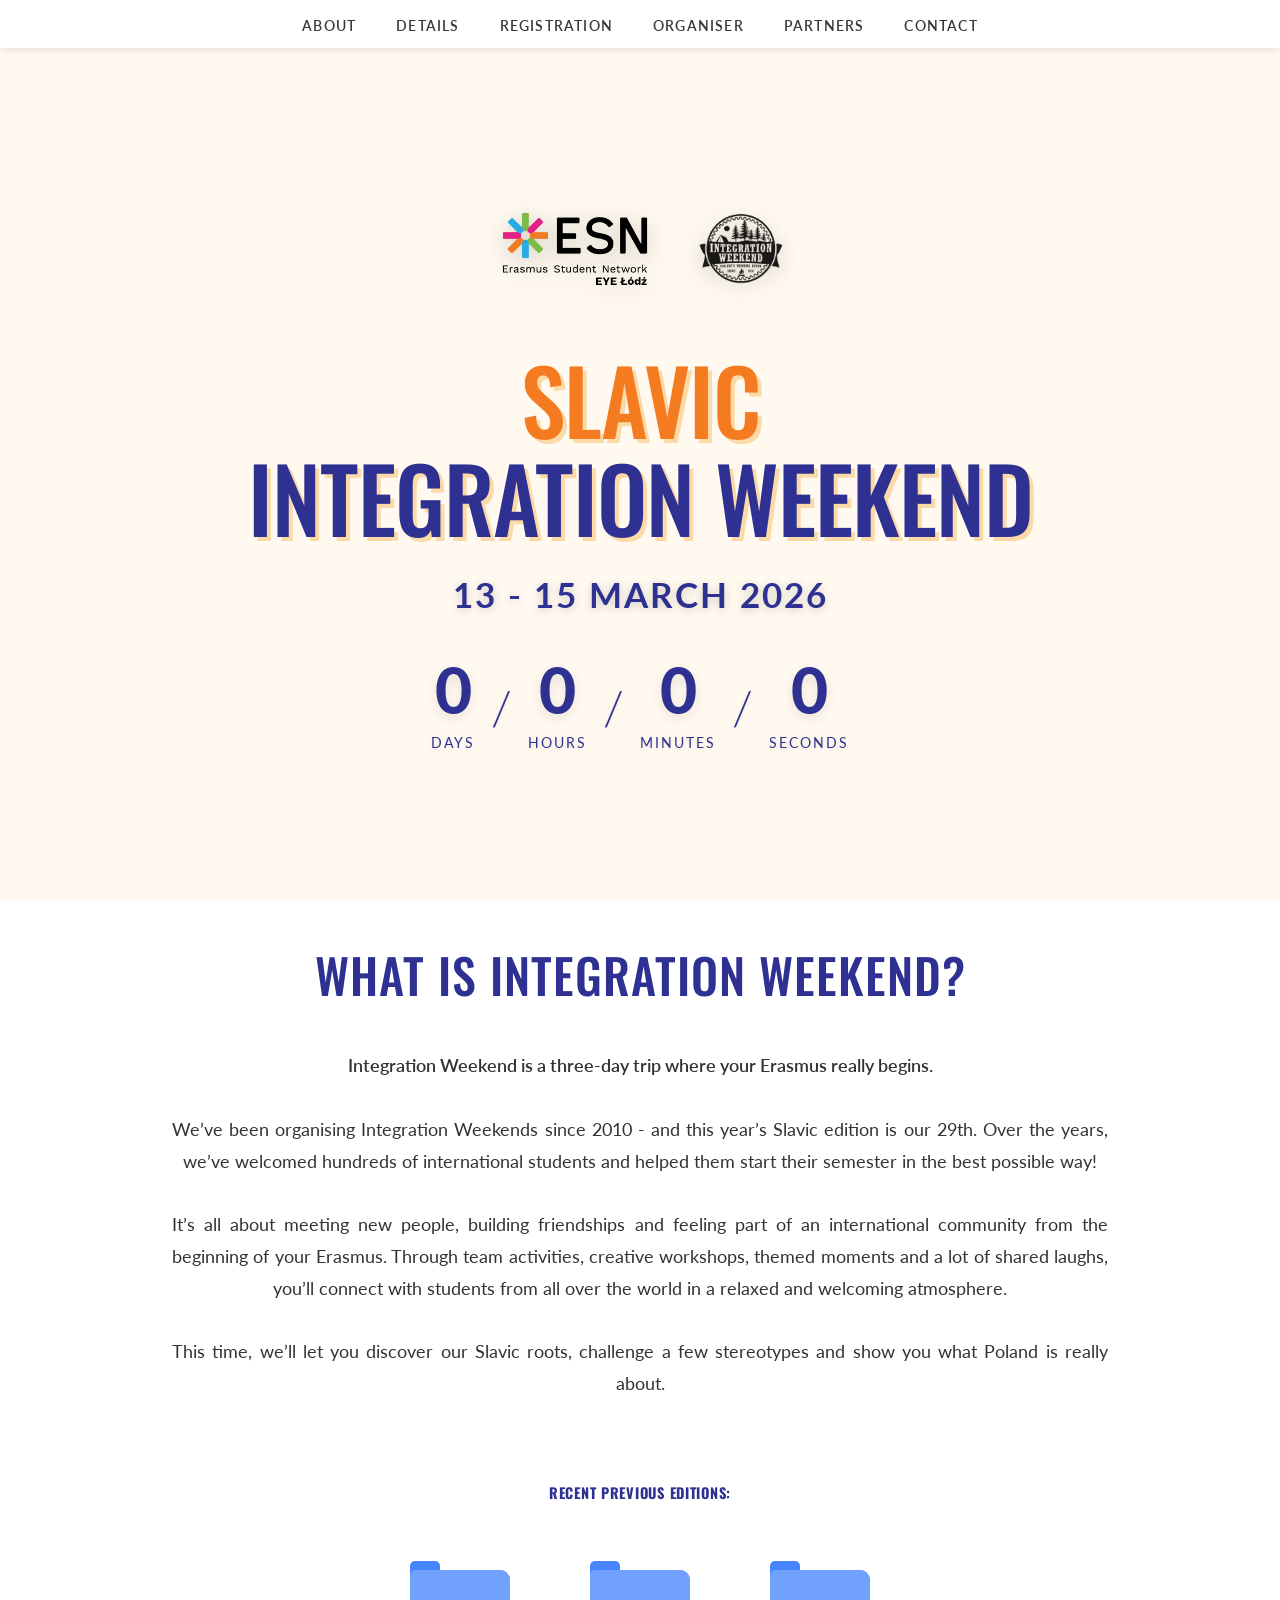
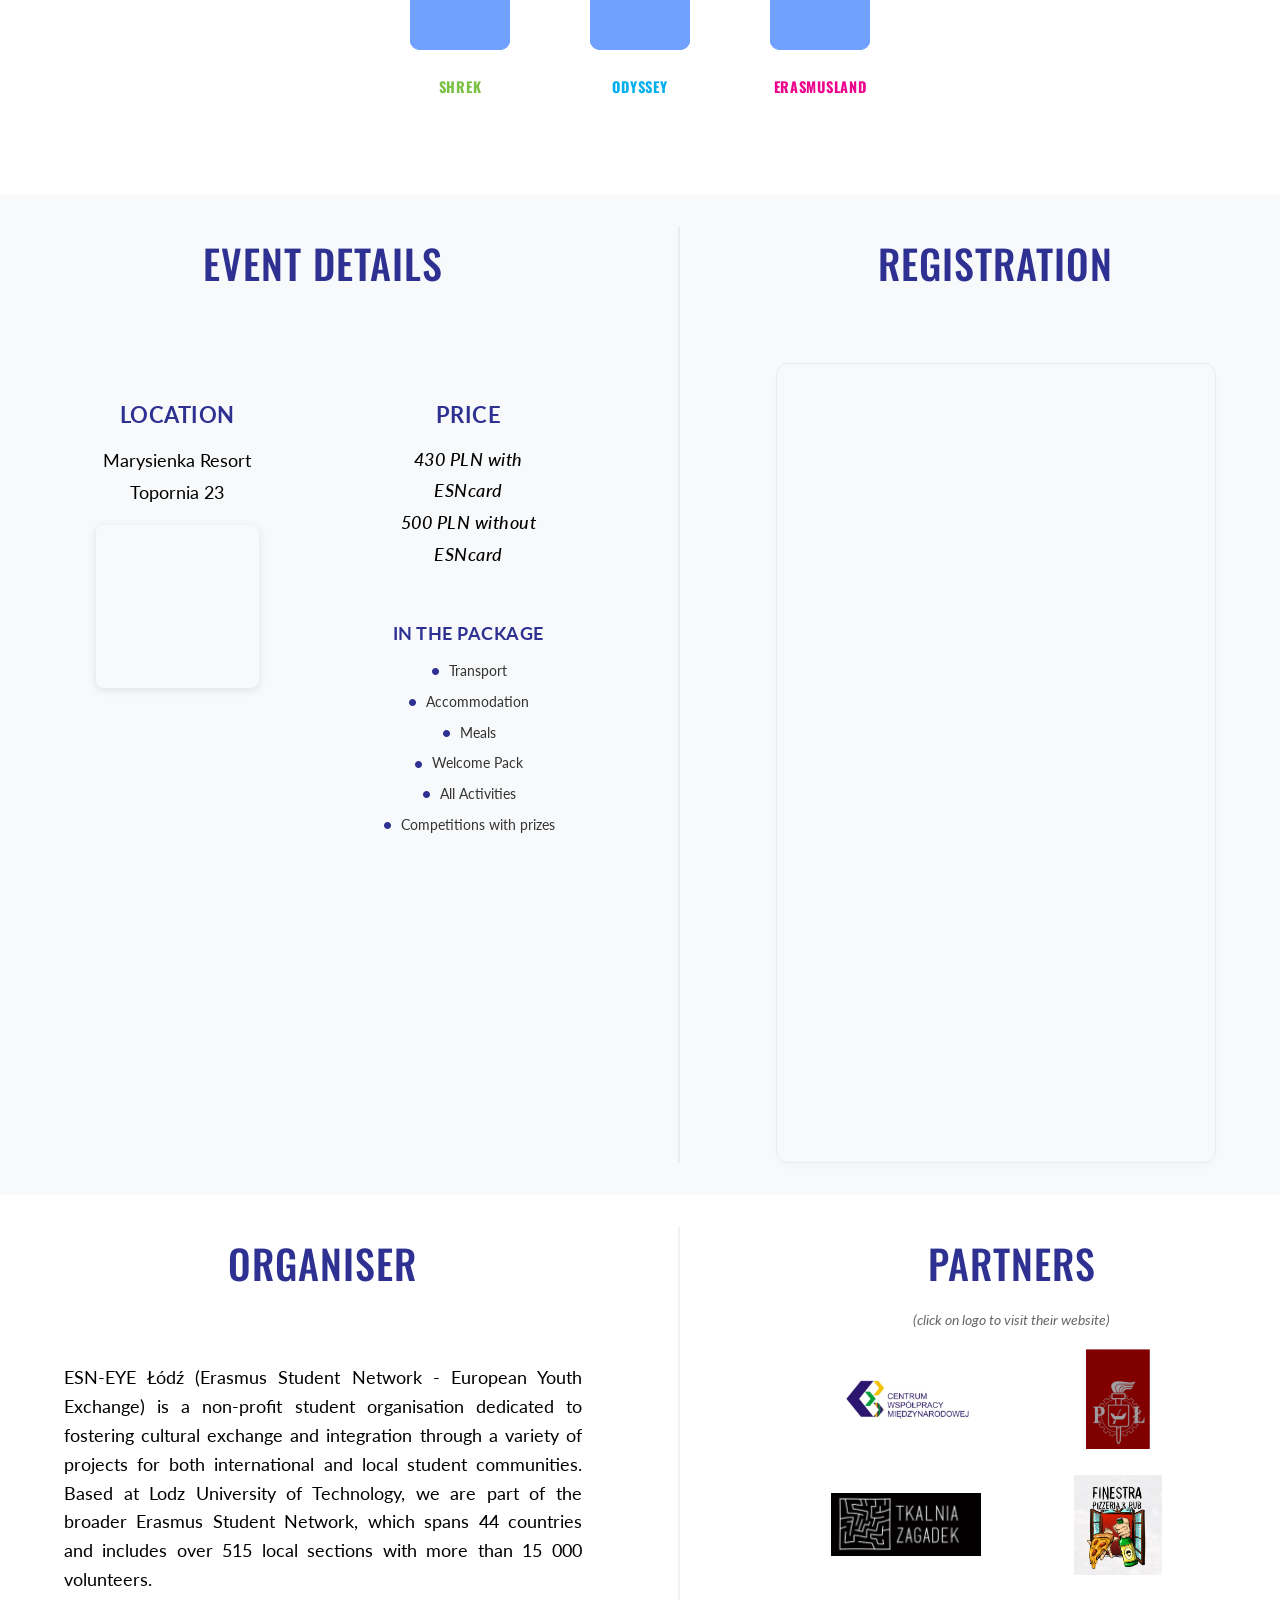
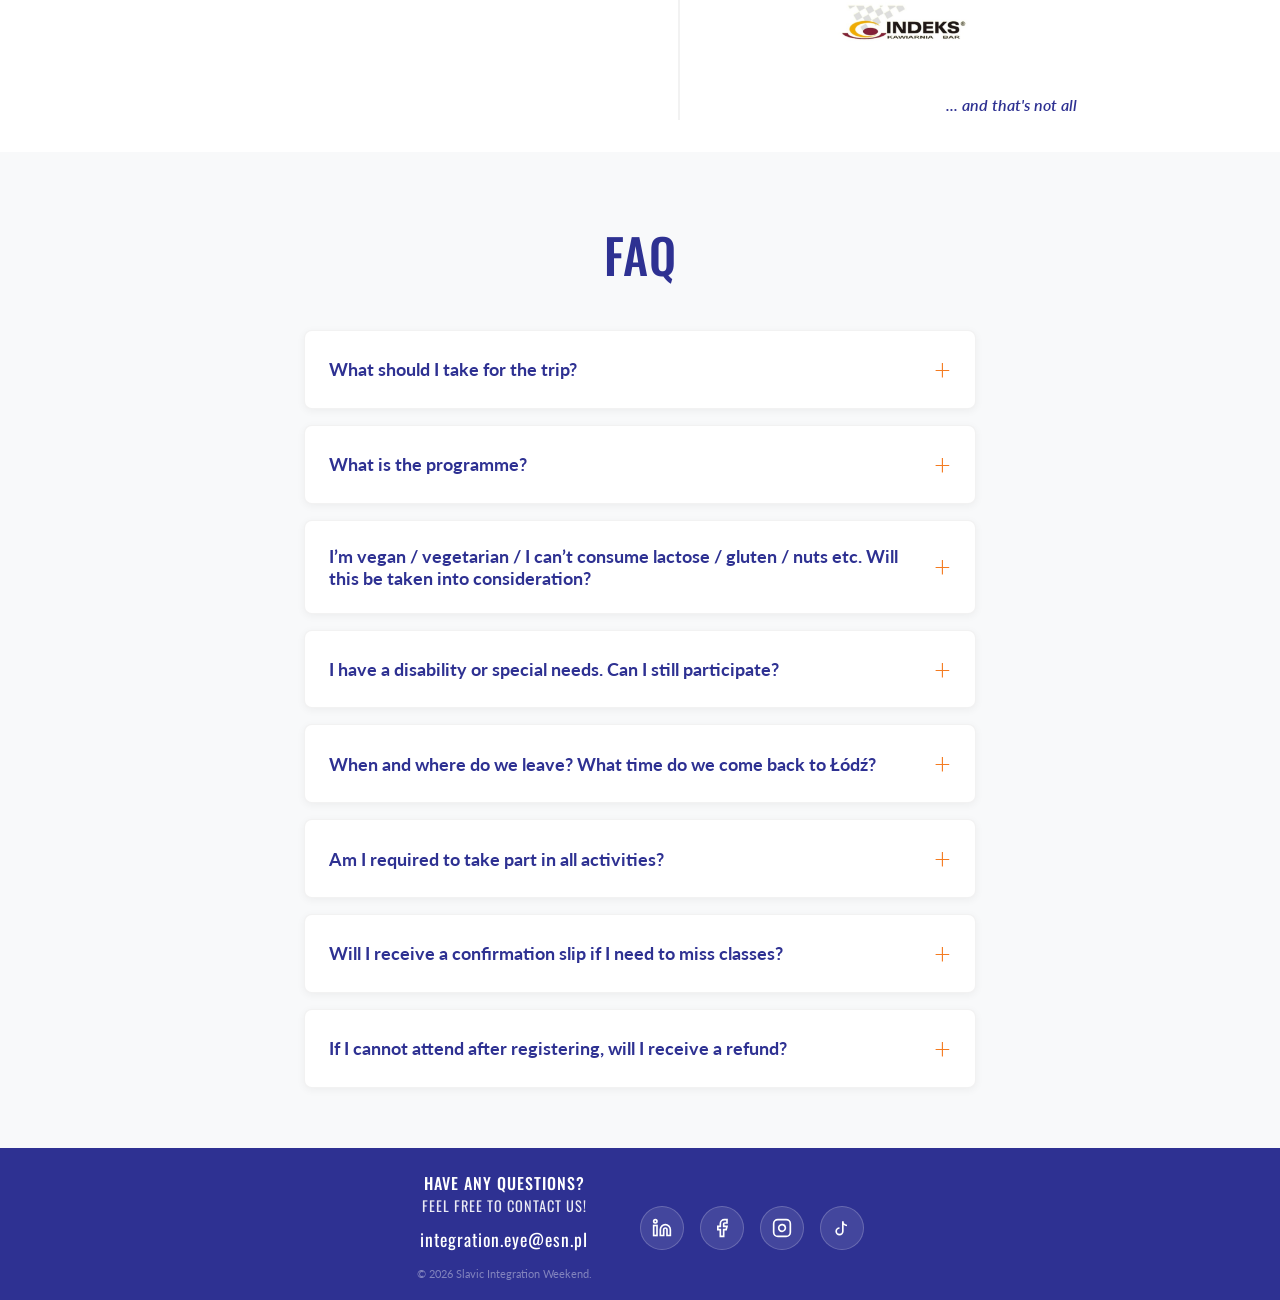
==== index.html @ b27274eb "Update price without ESNcard" ====
<!DOCTYPE html>
<html lang="en">

<head>
    <meta charset="UTF-8">
    <meta name="viewport" content="width=device-width, initial-scale=1.0">
    <title>Slavic Integration Weekend</title>
    <link rel="icon" href="iw_black.png" type="image/png">
    <meta name="description"
        content="An exceptional event bringing together people from different Slavic cultures in an atmosphere of friendship, cultural exchange, and shared fun.">

    <!-- Fonts -->
    <link rel="preconnect" href="https://fonts.googleapis.com">
    <link rel="preconnect" href="https://fonts.gstatic.com" crossorigin>
    <link
        href="https://fonts.googleapis.com/css2?family=Bebas+Neue&family=Lato:wght@300;400;700;900&family=Oswald:wght@400;500;700&display=swap"
        rel="stylesheet">

    <!-- Styles -->
    <link rel="stylesheet" href="style.css">

</head>

<body>
    <!-- Navigation -->
    <nav class="navbar">
        <div class="nav-container">
            <div class="hamburger" id="hamburger">
                <span></span>
                <span></span>
                <span></span>
            </div>
            <ul class="nav-menu" id="navMenu">
                <li><a href="#about" class="nav-link active">ABOUT</a></li>
                <li><a href="#details" class="nav-link">DETAILS</a></li>
                <li><a href="#registration" class="nav-link">REGISTRATION</a></li>
                <li><a href="#organiser" class="nav-link">ORGANISER</a></li>
                <li><a href="#partners" class="nav-link">PARTNERS</a></li>
                <li><a href="#contact" class="nav-link">CONTACT</a></li>
            </ul>
        </div>
    </nav>

    <!-- Hero Section -->
    <section id="home" class="hero">
        <div class="hero-background"></div>
        <div class="hero-content fade-in">
            <div class="hero-header">
                <div class="logos-container">
                    <img src="PL-eye_lodz-logo-colour.png" alt="ESN EYE Lodz Logo" class="esn-logo">
                    <img src="iw_black.png" alt="Integration Weekend Logo" class="hero-logo">
                </div>
                <h1 class="hero-title">
                    <span class="text-orange">SLAVIC</span>
                    <span class="text-blue">INTEGRATION WEEKEND</span>
                </h1>
            </div>

            <div class="event-date">
                13 - 15 March 2026
            </div>

            <div class="countdown" id="countdown">
                <div class="countdown-item">
                    <div class="countdown-number" id="days">0</div>
                    <div class="countdown-label">DAYS</div>
                </div>
                <div class="countdown-separator">/</div>
                <div class="countdown-item">
                    <div class="countdown-number" id="hours">0</div>
                    <div class="countdown-label">HOURS</div>
                </div>
                <div class="countdown-separator">/</div>
                <div class="countdown-item">
                    <div class="countdown-number" id="minutes">0</div>
                    <div class="countdown-label">MINUTES</div>
                </div>
                <div class="countdown-separator">/</div>
                <div class="countdown-item">
                    <div class="countdown-number" id="seconds">0</div>
                    <div class="countdown-label">SECONDS</div>
                </div>
            </div>
        </div>
        <div class="scroll-indicator">
            <span></span>
        </div>
    </section>

    <!-- About Section -->
    <section id="about" class="about-section">
        <div class="container">
            <div class="about-content">
                <!-- Title -->
                <h2 class="section-title">WHAT IS INTEGRATION WEEKEND?</h2>

                <!-- Text Content -->
                <div class="about-text">
                    <p class="lead-text">
                        Integration Weekend is a three-day trip where your Erasmus really begins.
                    </p>
                    <p>
                        We’ve been organising Integration Weekends since 2010 - and this year’s
                        Slavic edition is our 29th. Over the years, we’ve welcomed
                        hundreds
                        of international students and helped them start their semester in the best possible way!
                    </p>
                    <p>
                        It’s all about meeting new people, building friendships and feeling part of an international
                        community from the beginning of your Erasmus. Through team activities, creative workshops,
                        themed
                        moments and a lot of shared laughs, you’ll connect with students from all over the world in a
                        relaxed and welcoming atmosphere.
                    </p>
                    <p>
                        This time, we’ll let you discover our Slavic roots,
                        challenge a
                        few
                        stereotypes and show you what Poland is really about.
                    </p>
                </div>

                <!-- Folders Container (Moved to bottom) -->
                <div class="folder-label" style="color: #2e3192; margin-top: 3rem; margin-bottom: 2rem; width: 100%;">
                    RECENT PREVIOUS EDITIONS:</div>
                <div class="folders-container" style="margin-top: 0;">
                    <!-- Folder 1 + Label -->
                    <div class="folder-wrapper">
                        <div class="folder" onclick="toggleFolder(this)">
                            <div class="folder__back">
                                <div class="paper"><img src="sh1.jpg" class="folder-img" alt="Photo 1"
                                        onclick="openLightbox(this.src); event.stopPropagation();"></div>
                                <div class="paper"><img src="sh2.jpg" class="folder-img" alt="Photo 2"
                                        onclick="openLightbox(this.src); event.stopPropagation();"></div>
                                <div class="paper"><img src="sh3.jpg" class="folder-img" alt="Photo 3"
                                        onclick="openLightbox(this.src); event.stopPropagation();"></div>
                                <div class="folder__front"></div>
                                <div class="folder__front right"></div>
                            </div>
                        </div>
                        <div class="folder-label" style="color: #7ac143;">SHREK</div>
                    </div>

                    <!-- Folder 2 + Label -->
                    <div class="folder-wrapper">
                        <div class="folder" onclick="toggleFolder(this)">
                            <div class="folder__back">
                                <div class="paper"><img src="od1.jpg" class="folder-img" alt="Photo 4"
                                        onclick="openLightbox(this.src); event.stopPropagation();"></div>
                                <div class="paper"><img src="od2.jpg" class="folder-img" alt="Photo 5"
                                        onclick="openLightbox(this.src); event.stopPropagation();"></div>
                                <div class="paper"><img src="od3.jpg" class="folder-img" alt="Photo 6"
                                        onclick="openLightbox(this.src); event.stopPropagation();"></div>
                                <div class="folder__front"></div>
                                <div class="folder__front right"></div>
                            </div>
                        </div>
                        <div class="folder-label" style="color: #00aeef;">ODYSSEY</div>
                    </div>

                    <!-- Folder 3 + Label -->
                    <div class="folder-wrapper">
                        <div class="folder" onclick="toggleFolder(this)">
                            <div class="folder__back">
                                <div class="paper"><img src="er1.jpg" class="folder-img" alt="Photo 7"
                                        onclick="openLightbox(this.src); event.stopPropagation();"></div>
                                <div class="paper"><img src="er3.jpg" class="folder-img" alt="Photo 8"
                                        onclick="openLightbox(this.src); event.stopPropagation();"></div>
                                <div class="paper"><img src="ew2.jpg" class="folder-img" alt="Photo 9"
                                        onclick="openLightbox(this.src); event.stopPropagation();"></div>
                                <div class="folder__front"></div>
                                <div class="folder__front right"></div>
                            </div>
                        </div>
                        <div class="folder-label" style="color: #ec008c;">ERASMUSLAND</div>
                    </div>
                </div>
            </div>

            <!-- Lightbox Modal -->
            <div id="lightbox" class="lightbox" onclick="closeLightbox()">
                <span class="close-lightbox">&times;</span>
                <img class="lightbox-content" id="lightbox-img">
            </div>
        </div>
    </section>

    <!-- Details & Registration Split Section -->
    <section id="details" class="details-section">
        <div class="container">
            <div class="split-sections-grid">

                <!-- Left Column: Event Details -->
                <div class="split-column details-part">
                    <div class="section-header">
                        <h2 class="section-title">EVENT DETAILS</h2>
                    </div>

                    <div class="details-grid">
                        <!-- Left Sub-Column: Location + Date -->
                        <div class="details-column">
                            <div class="detail-card">

                                <div class="detail-content"
                                    style="text-align: center; display: flex; flex-direction: column; align-items: center;">
                                    <h3>Location</h3>
                                    <p>Marysienka Resort</p>
                                    <p class="location-detail">Topornia 23</p>

                                    <!-- Google Map (Square) -->
                                    <div class="map-container"
                                        style="margin-top: 1rem; width: 100%; max-width: 300px; aspect-ratio: 1 / 1; border-radius: 8px; overflow: hidden; box-shadow: 0 2px 8px rgba(0,0,0,0.1);">
                                        <iframe width="100%" height="100%" frameborder="0" style="border:0"
                                            src="https://maps.google.com/maps?q=Ośrodek+Wypoczynkowy+Marysieńka+Topornia&t=&z=14&ie=UTF8&iwloc=&output=embed"
                                            allowfullscreen>
                                        </iframe>
                                    </div>
                                </div>
                            </div>

                            <!-- Event Date removed as per request -->
                        </div>

                        <!-- Right Sub-Column: Price + What's Included -->
                        <div class="details-column">
                            <div class="detail-card">

                                <div class="detail-content">
                                    <h3>Price</h3>
                                    <p class="tbc">430 PLN with ESNcard</p>
                                    <p class="tbc">500 PLN without ESNcard</p>
                                </div>
                            </div>

                            <!-- What's Included in right column -->
                            <div class="included-box">
                                <h4 class="included-box-title">In the package</h4>
                                <div class="included-list">
                                    <div class="included-item-small">
                                        <span class="bullet">•</span>
                                        <span>Transport</span>
                                    </div>
                                    <div class="included-item-small">
                                        <span class="bullet">•</span>
                                        <span>Accommodation</span>
                                    </div>
                                    <div class="included-item-small">
                                        <span class="bullet">•</span>
                                        <span>Meals</span>
                                    </div>
                                    <div class="included-item-small">
                                        <span class="bullet">•</span>
                                        <span>Welcome Pack</span>
                                    </div>
                                    <div class="included-item-small">
                                        <span class="bullet">•</span>
                                        <span>All Activities</span>
                                    </div>
                                    <div class="included-item-small">
                                        <span class="bullet">•</span>
                                        <span>Competitions with prizes</span>
                                    </div>
                                </div>
                            </div>
                        </div>
                    </div>
                </div>

                <!-- Right Column: Registration -->
                <div id="registration" class="split-column registration-part registration-column">
                    <div class="section-header">
                        <h2 class="section-title">REGISTRATION</h2>
                    </div>

                    <div class="registration-content">
                        <iframe
                            src="https://docs.google.com/forms/d/e/1FAIpQLSefTNmSz0eVFty7GRQYcd4V407aLti_1K4K4kmmWOmfzmFVpg/viewform?embedded=true"
                            width="100%" height="5145" frameborder="0" marginheight="0" marginwidth="0">Ładuję…</iframe>
                    </div>
                </div>

            </div>
        </div>
    </section>



    <!-- Organizers & Partners Section -->
    <section id="organizers-partners" class="details-section" style="background: var(--color-white);">
        <div class="container">
            <div class="split-sections-grid">

                <!-- Left Column: Organizers -->
                <div id="organiser" class="split-column details-part">
                    <div class="section-header">
                        <h2 class="section-title">ORGANISER</h2>
                    </div>
                    <div class="organizer-content-wrapper" style="text-align: center;">
                        <p style="text-align: justify; line-height: 1.6;">
                            ESN-EYE Łódź (Erasmus Student Network - European Youth Exchange) is a non-profit student
                            organisation dedicated to fostering cultural exchange and integration through a variety of
                            projects for both international and local student communities. Based at Lodz University of
                            Technology, we are part of the broader Erasmus Student Network, which spans 44 countries and
                            includes over 515 local sections with more than 15 000 volunteers.
                        </p>
                    </div>
                </div>

                <!-- Right Column: Partners -->
                <div id="partners" class="split-column registration-part">
                    <div class="section-header" style="margin-bottom: 1rem;">
                        <h2 class="section-title">PARTNERS</h2>
                        <p
                            style="font-size: 0.9rem; color: #666; font-style: italic; margin-top: 0.5rem; text-align: center;">
                            (click on logo to visit their website)</p>
                    </div>
                    <div class="partners-content">
                        <!-- Tutaj dodaj loga partnerów -->
                        <div class="partners-grid"
                            style="display: grid; grid-template-columns: repeat(2, 1fr); gap: 1rem; align-items: center; justify-items: center;">

                            <!-- Przykład 1 -->
                            <a href="https://www.ife.p.lodz.pl/" target="_blank" class="partner-link">
                                <img src="partner1.png" alt="Partner 1" class="partner-logo"
                                    style="max-width: 150px; max-height: 100px; object-fit: contain;">
                            </a>

                            <!-- Przykład 2 -->
                            <a href="https://p.lodz.pl/" target="_blank" class="partner-link">
                                <img src="partner4.png" alt="Partner 2" class="partner-logo"
                                    style="max-width: 150px; max-height: 100px; object-fit: contain;">
                            </a>

                            <!-- Przykład 3 -->
                            <a href="https://tkalniazagadek.pl/" target="_blank" class="partner-link">
                                <img src="partner3.png" alt="Partner 3" class="partner-logo"
                                    style="max-width: 150px; max-height: 100px; object-fit: contain;">
                            </a>

                            <!-- Przykład 4 -->
                            <a href="https://www.facebook.com/finestrapizzeria/?locale=pl_PL" target="_blank"
                                class="partner-link">
                                <img src="partner5.png" alt="Partner 4" class="partner-logo"
                                    style="max-width: 150px; max-height: 100px; object-fit: contain;">
                            </a>

                            <!-- Przykład 5 -->
                            <a href="https://www.facebook.com/p/Indeks-kawiarnia-bar-100057157821869/" target="_blank" class="partner-link">
                                <img src="partner2.png" alt="Partner 5" class="partner-logo"
                                    style="max-width: 150px; max-height: 100px; object-fit: contain;">
                            </a>

                        </div>
                        <p
                            style="text-align: center; font-size: 1rem; color: var(--slavic-blue); margin-top: 2rem; margin-bottom: 0; font-weight: 600; font-style: italic;">
                            ... and that's not all</p>
                    </div>
                </div>

            </div>
        </div>
    </section>

    <!-- FAQ Section -->
    <section id="faq" class="faq-section" style="background: var(--color-gray-light); padding: 60px 0;">
        <div class="container" style="max-width: 800px;">
            <div class="section-header">
                <h2 class="section-title">FAQ</h2>
            </div>

            <div class="faq-accordion">
                <!-- Question 1 -->
                <div class="faq-item">
                    <button class="faq-question">
                        What should I take for the trip?
                        <span class="faq-icon">+</span>
                    </button>
                    <div class="faq-answer">
                        <p>We recommend bringing:</p>
                        <ul style="list-style-type: disc; margin-left: 20px;">
                            <li>comfortable, warm clothes and shoes,</li>
                            <li>personal hygiene items,</li>
                            <li>a towel,</li>
                            <li>any necessary medications,</li>
                            <li>a good mood and openness to meet new people.</li>
                        </ul>
                        <p>More detailed information will be sent to participants before the trip.</p>
                    </div>
                </div>

                <!-- Question 2 -->
                <div class="faq-item">
                    <button class="faq-question">
                        What is the programme?
                        <span class="faq-icon">+</span>
                    </button>
                    <div class="faq-answer">
                        <p>The programme includes integration activities, team challenges, cultural elements, themed
                            evenings and time to relax and connect with other students.</p>
                        <p>A more detailed timetable will be shared with registered participants before departure.</p>
                    </div>
                </div>

                <!-- Question 3 -->
                <div class="faq-item">
                    <button class="faq-question">
                        I’m vegan / vegetarian / I can’t consume lactose / gluten / nuts etc. Will this be taken into
                        consideration?
                        <span class="faq-icon">+</span>
                    </button>
                    <div class="faq-answer">
                        <p>Yes. During registration, you will be asked about dietary restrictions and allergies. We do
                            our best to accommodate different needs and ensure everyone has suitable meal options.</p>
                        <p>Please make sure to clearly indicate your restrictions in the registration form.</p>
                    </div>
                </div>

                <!-- Question 4 -->
                <div class="faq-item">
                    <button class="faq-question">
                        I have a disability or special needs. Can I still participate?
                        <span class="faq-icon">+</span>
                    </button>
                    <div class="faq-answer">
                        <p>Of course. Please inform us about your needs in the registration form or contact us directly.
                            We will do our best to adjust the conditions and support you so that you can comfortably
                            participate in the trip.</p>
                    </div>
                </div>

                <!-- Question 5 -->
                <div class="faq-item">
                    <button class="faq-question">
                        When and where do we leave? What time do we come back to Łódź?
                        <span class="faq-icon">+</span>
                    </button>
                    <div class="faq-answer">
                        <p>Exact details (departure time, meeting point and return time) will be sent to participants
                            before the trip.</p>
                        <p>Departure will take place from IFE around 4PM, and we will return to the same place on Sunday
                            around 3PM.</p>
                    </div>
                </div>

                <!-- Question 6 -->
                <div class="faq-item">
                    <button class="faq-question">
                        Am I required to take part in all activities?
                        <span class="faq-icon">+</span>
                    </button>
                    <div class="faq-answer">
                        <p>Participation in activities is strongly encouraged, as the programme is designed as a full
                            experience. However, you are not forced to take part in every single activity. If you need a
                            break, you can skip selected parts.</p>
                    </div>
                </div>

                <!-- Question 7 -->
                <div class="faq-item">
                    <button class="faq-question">
                        Will I receive a confirmation slip if I need to miss classes?
                        <span class="faq-icon">+</span>
                    </button>
                    <div class="faq-answer">
                        <p>Yes. If you need official confirmation of participation, we can provide a document confirming
                            your attendance at the Integration Weekend.</p>
                        <p>Please note that acceptance of this document depends on your faculty and lecturer.</p>
                    </div>
                </div>

                <!-- Question 8 -->
                <div class="faq-item">
                    <button class="faq-question">
                        If I cannot attend after registering, will I receive a refund?
                        <span class="faq-icon">+</span>
                    </button>
                    <div class="faq-answer">
                        <p>Please note that the participation fee is non-refundable.</p>
                        <p>Refunds are only possible if the event is cancelled by the organisers. In other cases (e.g.
                            personal reasons, change of plans, illness), we are unfortunately not able to return the
                            payment due to prior bookings and organisational costs.</p>
                    </div>
                </div>
            </div>
        </div>
    </section>

    <!-- Footer -->
    <footer id="contact" class="footer" style="text-align: center;">
        <div class="container"
            style="display: flex; flex-wrap: wrap; justify-content: center; align-items: center; gap: 3rem; padding: 0 1rem; text-align: center;">

            <!-- Left Column: Contact Text -->
            <div class="footer-contact-info" style="text-align: center;">
                <h3 style="margin: 0; font-size: 1rem; font-weight: 500; line-height: 1.4; letter-spacing: 1px;">HAVE
                    ANY QUESTIONS?<br><span style="font-weight: 400; font-size: 0.9rem; opacity: 0.9;">FEEL FREE TO
                        CONTACT US!</span></h3>
                <a href="mailto:integration.eye@esn.pl" class="footer-email-link"
                    style="margin: 0.5rem 0 0; font-size: 1.1rem; display: block; font-weight: 400; text-decoration: none;">integration.eye@esn.pl</a>
                <p style="margin: 0.5rem 0 0; font-size: 0.7rem; opacity: 0.4;">&copy; 2026 Slavic Integration Weekend.
                </p>
            </div>

            <!-- Right Column: Social Icons -->
            <div class="social-links" style="display: flex; gap: 1rem; margin: 0; justify-content: center;">
                <a href="https://www.linkedin.com/company/esn-eye/posts/?feedView=all" target="_blank"
                    class="social-circle" aria-label="LinkedIn">
                    <svg width="20" height="20" viewBox="0 0 24 24" fill="none" stroke="currentColor" stroke-width="2">
                        <path d="M16 8a6 6 0 0 1 6 6v7h-4v-7a2 2 0 0 0-2-2 2 2 0 0 0-2 2v7h-4v-7a6 6 0 0 1 6-6z" />
                        <rect x="2" y="9" width="4" height="12" />
                        <circle cx="4" cy="4" r="2" />
                    </svg>
                </a>
                <a href="https://www.facebook.com/ESNEYElodz" target="_blank" class="social-circle"
                    aria-label="Facebook">
                    <svg width="20" height="20" viewBox="0 0 24 24" fill="none" stroke="currentColor" stroke-width="2">
                        <path d="M18 2h-3a5 5 0 0 0-5 5v3H7v4h3v8h4v-8h3l1-4h-4V7a1 1 0 0 1 1-1h3z" />
                    </svg>
                </a>
                <a href="https://www.instagram.com/esneye/" target="_blank" class="social-circle"
                    aria-label="Instagram">
                    <svg width="20" height="20" viewBox="0 0 24 24" fill="none" stroke="currentColor" stroke-width="2">
                        <rect x="2" y="2" width="20" height="20" rx="5" ry="5" />
                        <path d="M16 11.37A4 4 0 1 1 12.63 8 4 4 0 0 1 16 11.37z" />
                        <line x1="17.5" y1="6.5" x2="17.51" y2="6.5" />
                    </svg>
                </a>
                <a href="https://www.tiktok.com/@esneyelodz" target="_blank" class="social-circle" aria-label="TikTok">
                    <svg width="20" height="20" viewBox="0 0 24 24" fill="none" stroke="currentColor" stroke-width="2">
                        <path d="M9 12a4 4 0 1 0 4 4V4a5 5 0 0 0 5 5" />
                    </svg>
                </a>
            </div>
        </div>

        <!-- Scripts -->
        <script src="script.js"></script>
</body>

</html>
---- style.css ----
/* ========================================
   CSS Reset & Variables (Reset i Zmienne)
   ======================================== */
* {
    margin: 0;
    /* Usuwa wszystkie domyślne marginesy przeglądarki */
    padding: 0;
    /* Usuwa wszystkie domyślne paddingi przeglądarki */
    box-sizing: border-box;
    /* Szerokość/wysokość elementu ZAWIERA padding i border (łatwiejsze obliczenia) */
}

:root {
    /* Brand Colors (Kolory marki ESN) */
    --color-blue: #2e3192;
    /* Główny niebieski kolor ESN */
    --color-green: #7ac143;
    /* Zielony kolor ESN */
    --color-orange: #f47b20;
    /* Pomarańczowy kolor ESN */
    --color-white: #ffffff;
    /* Biały */
    --color-cyan: #00aeef;
    /* Cyjan/jasny niebieski */
    --color-magenta: #ec008c;
    /* Różowy/magenta */
    --color-black: #000000;
    /* Czarny */

    /* Neutral Colors (Kolory neutralne) */
    --color-gray-light: #f8f9fa;
    /* Bardzo jasny szary do tła */
    --color-gray-medium: #e9ecef;
    /* Średni szary do obramowań */
    --color-gray-dark: #333333;
    /* Ciemny szary do tekstu */

    /* Gradients - More Subtle (Gradienty - subtelniejsze) */
    --gradient-primary: linear-gradient(135deg, var(--color-blue) 0%, var(--color-cyan) 100%);
    /* Gradient niebieski->cyjan */
    --gradient-accent: linear-gradient(135deg, var(--color-orange) 0%, var(--color-magenta) 100%);
    /* Gradient pomarańczowy->różowy */

    /* Typography (Czcionki) */
    --font-primary: 'Lato', sans-serif;
    --font-header: 'Oswald', sans-serif;
    /* Nowy font nagłówkowy */

    /* Slavic Colors */
    --slavic-orange: #F39200;
    --slavic-blue: #2E3192;
    --color-cream: #FFF7EB;
    /* Bardzo jasny pomarańcz na tło */

    /* Folder Colors */
    --folder-color: #70a1ff;
    --folder-back-color: #4785ff;
    --paper-1: #e6e6e6;
    --paper-2: #f2f2f2;
    --paper-3: #ffffff;

    /* Generous Spacing (Odstępy - hojne jak w nowoczesnych designach) */
    --spacing-xs: 0.5rem;
    /* Extra mały odstęp (8px) */
    --spacing-sm: 1rem;
    /* Mały odstęp (16px) */
    --spacing-md: 2rem;
    /* Średni odstęp (32px) */
    --spacing-lg: 4rem;
    /* Duży odstęp (64px) */
    --spacing-xl: 6rem;
    /* Extra duży odstęp (96px) */
    --spacing-xxl: 8rem;
    /* Extra extra duży odstęp (128px) */
    --spacing-xxxl: 10rem;
    /* Extra extra extra duży odstęp (160px) */

    /* Transitions (Animacje przejścia) */
    --transition-fast: 0.2s ease;
    /* Szybka animacja (0.2 sekundy) */
    --transition-medium: 0.3s ease;
    /* Średnia animacja (0.3 sekundy) */
    --transition-slow: 0.5s ease;
    /* Wolna animacja (0.5 sekundy) */

    /* Shadows - More Subtle (Cienie - subtelniejsze) */
    --shadow-sm: 0 2px 4px rgba(0, 0, 0, 0.05);
    /* Mały, delikatny cień */
    --shadow-md: 0 4px 8px rgba(0, 0, 0, 0.08);
    /* Średni cień */
    --shadow-lg: 0 8px 16px rgba(0, 0, 0, 0.1);
    /* Duży cień */
}

/* ========================================
   Base Styles (Style bazowe)
   ======================================== */
html {
    scroll-behavior: smooth;
    /* Płynne scrollowanie przy kliknięciu w linki do sekcji */
}

body {
    font-family: var(--font-primary);
    /* Użyj czcionki Lato */
    line-height: 1.8;
    /* Odstęp między liniami tekstu (180% wysokości czcionki) - lepsze czytanie */
    color: var(--color-black);
    /* Domyślny kolor tekstu - czarny */
    background: var(--color-white);
    /* Tło strony - białe */
    overflow-x: hidden;
    /* Ukryj poziomy scrollbar (zapobiega przesuwaniu w lewo/prawo) */
    font-size: 18px;
    /* Bazowy rozmiar czcionki (większy = łatwiej czytać) */
}

.container {
    max-width: 1400px;
    /* Maksymalna szerokość contenera (nie będzie szersza niż 1400px) */
    margin: 0 auto;
    /* Wyśrodkowanie (automatyczne marginesy po bokach) */
    padding: 0 var(--spacing-lg);
    /* Padding po bokach (64px) - odstęp od krawędzi */
}

/* ========================================
   Navigation - Minimalist (Nawigacja - minimalistyczna)
   ======================================== */
.navbar {
    position: fixed;
    /* Pasek "przyklejony" - zawsze widoczny mimo scrollowania */
    top: 0;
    /* Przyczepiony do samej góry */
    left: 0;
    /* Od lewej krawędzi */
    right: 0;
    /* Do prawej krawędzi (= pełna szerokość) */
    background: rgba(255, 255, 255, 0.02);
    /* Prawie niewidoczne tło */
    backdrop-filter: blur(3px);
    /* Minimalne rozmycie */
    -webkit-backdrop-filter: blur(3px);
    /* Wsparcie dla Safari */
    box-shadow: none;
    /* Brak cienia */
    z-index: 900;
    /* Wysoka wartość = pasek ZAWSZE na wierzchu innych elementów */
    transition: all var(--transition-medium);
    /* Płynne animacje przy zmianach (0.3s) */
}

.nav-container {
    max-width: 1200px;
    /* Maksymalna szerokość zawartości nawigacji */
    margin: 0 auto;
    /* Wyśrodkowanie */
    padding: 0.5rem var(--spacing-sm);
    /* Mniejszy padding góra/dół (8px) - niższy pasek */
    display: flex;
    /* Użyj flexbox do układania elementów */
    justify-content: center;
    /* Wyśrodkuj menu */
    align-items: center;
    /* Wyrównanie w pionie do środka */
}

.logo-text {
    font-size: 1.3rem;
    /* Rozmiar tekstu logo (20.8px) */
    font-weight: 700;
    /* Pogrubienie (bold) */
    color: var(--color-blue);
    /* Kolor niebieski ESN */
    letter-spacing: -0.3px;
    /* Lekkie zbliżenie liter (tighter spacing) */
}

.nav-menu {
    display: flex;
    gap: 40px;
    /* Zmniejszono odstęp z 64px */
    list-style: none;
}

.nav-link {
    color: rgba(0, 0, 0, 0.78);
    text-decoration: none;
    /* Zachowaj brak podkreślenia domyślnego */
    font-weight: 600;
    font-size: 0.85rem;
    letter-spacing: 1.2px;
    text-transform: uppercase;
    padding: 0.6rem 0;
    transition: color .2s ease;
    position: relative;
    /* Dla ::after */
}

.nav-link::after {
    content: '';
    /* Pusty element (będzie podkreśleniem) */
    position: relative;
    /* Pozycja względem .nav-link */
    bottom: 0;
    /* Na samym dole linku */
    left: 0;
    /* Od lewej */
    width: 0;
    /* Początkowo niewidoczne (szerokość 0) */
    height: 1px;
    /* Wysokość podkreślenia (cieńsza) */
    background: var(--color-blue);
    /* Kolor niebieski zamiast różowego */
    transition: width var(--transition-medium);
    /* Płynne rozszerzanie (0.3s) */
}

.nav-link:hover::after,
.nav-link.active::after {
    width: 100%;
    /* Przy hover lub aktywnym linku - pełna szerokość (podkreślenie pojawia się) */
}

.nav-link:hover,
.nav-link.active {
    color: var(--slavic-blue);
}

.hamburger {
    display: none;
    /* Domyślnie ukryty (pokazuje się tylko na mobile) */
    flex-direction: column;
    /* Ustawienie pasków w kolumnie */
    gap: 5px;
    /* Odstęp między paskami */
    cursor: pointer;
    /* Kursor "ręka" przy najechaniu */
}

.hamburger span {
    width: 25px;
    /* Szerokość paska hamburgera */
    height: 2px;
    /* Wysokość paska */
    background: var(--color-blue);
    /* Kolor niebieski */
    transition: all var(--transition-fast);
    /* Płynna animacja (dla transformacji X) */
    border-radius: 2px;
    /* Lekkie zaokrąglenie rogów */
}

/* ========================================
   Hero Section - Clean & Bold (Sekcja główna - czysta i wyrazista)
   ======================================== */
.hero {
    position: relative;
    /* Potrzebne dla absolutnego pozycjonowania .hero-background */
    min-height: 100vh;
    /* Minimalna wysokość = 100% wysokości viewport (pełny ekran) */
    display: flex;
    /* Flexbox do centrowania zawartości */
    align-items: center;
    /* Wyrównanie w pionie do środka */
    justify-content: center;
    /* Wyrównanie w poziomie do środka */
    overflow: hidden;
    /* Ukryj to co wychodzi poza (np. parallax) */
    padding: 100px 0 40px;
    /* Padding: 100px góra (navbar 80px + 20px), 40px dół - bardziej kompaktowo */
}

.hero-background {
    position: absolute;
    /* Pozycjonowanie absolutne (tło za tekstem) */
    top: 0;
    /* Od samej góry */
    left: 0;
    /* Od lewej */
    width: 100%;
    /* Pełna szerokość */
    height: 100%;
    /* Pełna wysokość */
    background-image: url('marzec - 2025 (IMG_4650).jpg');
    /* Przywrócono zdjęcie grupowe */
    background-size: cover;
    /* Rozciągnij zdjęcie aby pokryło cały obszar */
    background-position: center;
    /* Wycentruj zdjęcie */
    background-repeat: no-repeat;
    /* Nie powtarzaj zdjęcia */
    z-index: -1;
    /* Pod tekstem (niższa wartość = niżej w stosie) */
}

.hero-background::after {
    content: '';
    /* Pusty element (będzie nakładką gradientu) */
    position: absolute;
    /* Pozycja względem .hero-background */
    top: 0;
    /* Od góry */
    left: 0;
    /* Od lewej */
    width: 100%;
    /* Pełna szerokość */
    height: 100%;
    /* Pełna wysokość */
    background: rgba(255, 247, 235, 0.80);
    /* Jasny pomarańczowy/kremowy overlay (85% krycia) */
    z-index: 1;
    /* Nad zdjęciem, pod tekstem */
}

.hero-content {
    text-align: center;
    /* Wyśrodkuj tekst */
    color: var(--color-white);
    /* Biały kolor tekstu */
    z-index: 2;
    /* Nad zdjęciem i gradientem */
    max-width: 1200px;
    /* Maksymalna szerokość contentu */
    padding: 0 var(--spacing-md);
    /* Padding po bokach (32px) */
    position: relative;
    /* Potrzebne dla z-index */
}

.hero-header {
    display: flex;
    /* Flexbox - logo i tytuł w kolumnie */
    flex-direction: column;
    /* Elementy jeden pod drugim (logo nad tytułem) */
    align-items: center;
    /* Wyrównaj w poziomie do środka */
    justify-content: center;
    /* Wyśrodkuj */
    gap: var(--spacing-md);
    /* Mniejszy odstęp między logo a tytułem (32px) */
    margin-bottom: 16px;
    /* Jeszcze mniejszy odstęp pod headerem (16px), aby podnieść datę */
    /* Jeszcze mniejszy odstęp pod headerem (16px), aby podnieść datę */
}

.logos-container {
    display: flex;
    justify-content: center;
    align-items: center;
    gap: 40px;
    /* Odstęp między dwoma logami */
    width: 100%;
    margin-bottom: 24px;
    /* Odstęp od tytułu */
}

.hero-logo,
.esn-logo {
    height: 90px;
    /* Spójna wysokość dla obu logotypów */
    width: auto;
    object-fit: contain;
    /* Zachowaj proporcje */
    filter: drop-shadow(0 4px 12px rgba(0, 0, 0, 0.2));
    /* Cień dla lepszej widoczności */
}

/* Responsywność dla mobile */
@media (max-width: 480px) {

    .hero-logo,
    .esn-logo {
        height: 70px;
        /* Mniejsze na telefonach */
        gap: 20px;
    }
}

.hero-title {
    font-family: 'Oswald', sans-serif;
    /* Oswald - wysoki, condensed, wyrazisty */
    font-size: clamp(3rem, 7vw, 6rem);
    /* Większy, bo Oswald jest węższy */
    font-weight: 500;
    /* Regular (niepogrubione) */
    line-height: 1.1;
    margin: 0;
    letter-spacing: -1px;
    /* Ciasno */
    color: var(--slavic-blue);
    /* Domyślny, ale nadpisany przez span */
    text-shadow: none;
    /* Czysty tekst */
    text-transform: uppercase;
}

.text-orange {
    color: #f47b20;
    display: block;
    text-shadow: 4px 4px 0px rgba(243, 146, 0, 0.3);
    /* Pomarańczowy cień (30% opacity aby nie zlał się całkowicie) */
}

.text-blue {
    color: var(--slavic-blue);
    display: block;
    text-shadow: 4px 4px 0px rgba(243, 146, 0, 0.3);
    /* Wyrazisty pomarańczowy cień */
}

.title-line {
    display: block;
    /* Każdy span w nowej linii */
}

.event-date {
    font-size: clamp(1.5rem, 3vw, 2.2rem);
    /* Responsywny rozmiar daty */
    font-weight: 700;
    /* Pogrubiony */
    color: #2e3192;
    /* Przywrócono biały */
    text-shadow: 0 2px 10px rgba(0, 0, 0, 0.2);
    /* Mocny cień dla czytelności */
    margin-bottom: var(--spacing-md);
    /* Mniejszy odstęp pod datą (64px zamiast 96px) */
    letter-spacing: 2px;
    /* Rozstrzelone litery */
    text-transform: uppercase;
    /* WIELKIE LITERY */
}

.countdown {
    display: flex;
    /* Flexbox - elementy obok siebie */
    align-items: center;
    /* Wyrównaj w pionie */
    justify-content: center;
    /* Wyśrodkuj */
    gap: var(--spacing-sm);
    /* Mniejszy odstęp między elementami (16px zamiast 32px) */
    flex-wrap: wrap;
    /* Zawijaj na mniejszych ekranach */
}

.countdown-item {
    text-align: center;
    /* Wyśrodkuj tekst */
}

.countdown-number {
    font-size: clamp(2.5rem, 5vw, 4rem);
    /* Duże liczby */
    font-weight: 900;
    /* Maksymalne pogrubienie */
    color: #2e3192;
    /* Przywrócono biały */
    line-height: 1;
    /* Ciasny odstęp */
    text-shadow: 0 4px 12px rgba(0, 0, 0, 0.1);
    /* Mocny cień dla czytelności */
}

.countdown-label {
    font-size: 0.9rem;
    /* Mały rozmiar */
    color: #2e3192;
    /* Prawie biały */
    text-shadow: 0 1px 4px rgba(0, 0, 0, 0.1);
    /* Cień */
    text-transform: uppercase;
    /* WIELKIE LITERY */
    letter-spacing: 2px;
    /* Rozstrzelone litery */
    margin-top: var(--spacing-xs);
    /* Odstęp nad label (8px) */
}

.countdown-separator {
    font-size: clamp(2rem, 4vw, 3rem);
    /* Rozmiar separatora */
    color: #2e3192;
    /* Półprzezroczysty biały */
    text-shadow: 0 1px 4px rgba(0, 0, 0, 0.1);
    font-weight: 300;
    /* Light */
}

.scroll-indicator {
    display: none;
    /* Ukryty (nie używany w tym designie) */
}

/* ========================================
   Vertical Section Labels (Pionowe etykiety sekcji)
   ======================================== */
.section-label {
    position: absolute;
    /* Pozycjonowanie absolutne (pionowy tekst z boku) */
    left: var(--spacing-md);
    /* 32px od lewej */
    top: 50%;
    /* Na środku wysokości */
    transform: translateY(-50%) rotate(-90deg);
    /* Przesuń do środka i obróć o 90° (pionowo) */
    transform-origin: center;
    /* Punkt obrotu = środek */
    font-weight: 900;
    /* Maksymalne pogrubienie */
    font-size: 0.9rem;
    /* Mały rozmiar */
    letter-spacing: 3px;
    /* Mocno rozstrzelone litery */
    text-transform: uppercase;
    /* WIELKIE LITERY */
    color: var(--color-magenta);
    /* Różowy */
    opacity: 0.6;
    /* 60% przezroczystości (delikatny efekt) */
}

/* ========================================
   Section Styles - Generous Spacing (Style sekcji - duże odstępy)
   ======================================== */
.section-header {
    margin-bottom: var(--spacing-md);
    /* Odstęp pod nagłówkiem (96px) */
}

.section-title {
    font-family: var(--font-header);
    font-size: 3rem;
    font-weight: 500;
    color: var(--slavic-blue);
    /* Kolor niebieski z plakatu */
    text-transform: uppercase;
    letter-spacing: 1px;
    text-align: center;
    margin-bottom: 0 !important;
}

.title-underline {
    display: none;
}

.section-description {
    font-size: 1.3rem;
    /* Większy tekst opisu (23.4px) */
    color: var(--color-gray-dark);
    /* Ciemnoszary */
    margin-top: var(--spacing-md);
    /* Odstęp nad opisem (32px) */
    line-height: 1.7;
    /* Odstęp między liniami */
}

/* ========================================
   About Section - Split Layout (Sekcja "O nas" - podzielony układ)
   ======================================== */
.about-section {
    padding: var(--spacing-md) 0;
    /* Padding: 64px góra/dół (zmniejszone dla mniejszych odstępów), 0 lewo/prawo */
    background: var(--color-white);
    /* Białe tło */
    position: relative;
    /* Dla absolutnych dzieci (jeśli są) */
}

.about-content {
    display: flex;
    flex-direction: column;
    /* Elementy jeden pod drugim */
    gap: var(--spacing-md);
    /* Odstęp między sliderem a tekstem (64px) */
    align-items: center;
    /* Wyśrodkuj elementy */
    padding: 0 var(--spacing-md);
    /* Mniejszy padding boczny */
    max-width: 1000px;
    /* Zmniejszona szerokość kontenera dla lepszej czytelności tekstu */
    margin: 0 auto;
    /* Wyśrodkowanie */
}

.about-image {
    width: 100%;
    /* Pełna szerokość kolumny */
    height: 600px;
    /* Stała wysokość obrazka */
    object-fit: cover;
    /* Przytnij zdjęcie żeby wypełniło cały obszar (zachowując proporcje) */
    border-radius: 4px;
    /* Lekko zaokrąglone rogi */
}

.about-text {
    padding: 0;
    /* Usunięto zbędny padding w układzie kolumnowym */
    text-align: justify;
    /* Wyjustowany tekst */
    text-align-last: center;
    /* Ostatnia linia wyśrodkowana (opcjonalnie, dla lepszego wyglądu akapitów) */
}

.about-text::before {
    display: none;
    /* Ukryj pseudo-element (nie używany) */
}

.lead-text {
    font-size: 1.5rem;
    /* Większy tekst wprowadzający (27px) */
    font-weight: 600;
    /* Semi-bold */
    color: var(--color-blue);
    /* Niebieski */
    margin-bottom: var(--spacing-lg);
    /* Odstęp pod tekstem (64px) */
    line-height: 1.6;
    /* Odstęp między liniami */
}

.about-text p {
    margin-bottom: var(--spacing-md);
    /* Odstęp między paragrafami (32px) */
    color: var(--color-gray-dark);
    /* Ciemnoszary */
    font-size: 1.1rem;
    /* Trochę większy tekst (19.8px) */
    line-height: 1.8;
    /* Odstęp między liniami */
}

.about-text p:last-child {
    margin-bottom: 0;
    /* Ostatni paragraf bez marginesu na dole */
}

/* ========================================
   Details Section - Horizontal Layouts (Sekcja szczegółów - poziome układy)
   ======================================== */
.details-section {
    padding: var(--spacing-md) 0;
    /* Padding: 160px góra/dół */
    background: var(--color-gray-light);
    /* Jasnoszare tło */
}

.details-grid {
    display: grid;
    /* CSS Grid - 3 kolumny obok siebie */
    grid-template-columns: repeat(2, 1fr);
    /* 2 równe kolumny (Location, Price) */
    gap: var(--spacing-md);
    /* Odstęp między kartami (64px) */
    margin-top: var(--spacing-md);
    /* Odstęp nad gridem (96px) */
}

.detail-card {
    background: transparent;
    /* Przezroczyste tło zamiast białego */
    padding: var(--spacing-md) var(--spacing-md);
    /* Mniejszy padding po bokach */
    display: flex;
    /* Flexbox do układania ikony i tekstu */
    flex-direction: column;
    /* Ikona nad tekstem */
    align-items: center;
    /* Wyśrodkuj w poziomie */
    text-align: center;
    /* Wyśrodkuj tekst */
    gap: var(--spacing-md);
    /* Większy odstęp między ikoną a tekstem (64px) */
    transition: all var(--transition-medium);
    /* Płynne animacje */
    border: none;
    /* Bez obramówki */
    box-shadow: none;
    /* Bez cienia */
    border-radius: 0;
    /* Bez zaokrągleń */
}

.detail-card::before {
    display: none;
    /* Ukryj pseudo-element */
}


.detail-content {
    display: flex;
    /* Flexbox */
    flex-direction: column;
    /* Elementy w kolumnie */
}

.detail-card h3 {
    font-size: 1.4rem;
    /* Rozmiar tytułu karty - mniejszy */
    font-weight: 700;
    /* Pogrubienie */
    margin-bottom: 0.5rem;
    /* Odstęp pod tytułem */
    color: var(--slavic-blue);
    /* Ciemny niebieski */
    text-transform: uppercase;
    /* WIELKIE LITERY */
    letter-spacing: 0.5px;
    /* Lekko rozstrzelone */
}

.tbc {
    font-size: 1.1rem;
    /* Rozmiar tekstu "Soon announced" */
    color: #000000;
    /* Szary kolor */
    font-style: italic;
    /* Kursywa */
    font-weight: 500;
    /* Semi-bold */
    letter-spacing: 0.5px;
    /* Lekko rozstrzelone litery */
}



.registration-content {
    display: flex;
    /* Flexbox */
    flex-direction: column;
    /* Elementy w kolumnie */
    gap: var(--spacing-xl);
    /* Odstęp między elementami (96px) */
    width: 100%;
    max-width: 100%;
    /* Maksymalna szerokość */
    margin: 0 auto;
    /* Wyśrodkowanie */
}

.registration-status {
    text-align: center;
    /* Wyśrodkuj tekst */
    padding: var(--spacing-md);
    /* Padding wokół (96px) */
    background: var(--color-gray-light);
    /* Jasnoszare tło */

}

.registration-status h3 {
    font-size: 2rem;
    /* Duży tytuł (36px) */
    font-weight: 700;
    /* Pogrubienie */
    color: var(--color-blue);
    /* Niebieski */
    margin-bottom: var(--spacing-md);
    /* Odstęp pod tytułem (32px) */
}

.registration-status p {
    font-size: 1.2rem;
    /* Większy tekst (21.6px) */
    color: var(--color-gray-dark);
    /* Ciemnoszary */
    line-height: 1.6;
    /* Odstęp między liniami */
}

.footer {
    background: #2e3192;
    /* Niebieskie tło */
    color: var(--color-white);
    /* Biały tekst */
    padding: 1.5rem 0 1rem;
    /* Zmniejszony padding (kompaktowy footer) */
}

.footer-email-link {
    display: inline-block;
    font-size: 1.8rem;
    font-weight: 600;
    color: var(--color-white);
    text-decoration: underline;
    text-underline-offset: 4px;
    margin: 1.5rem 0;
    transition: opacity 0.3s;
}

.footer-email-link:hover {
    opacity: 0.8;
}

.footer-content {
    display: grid;
    /* CSS Grid */
    grid-template-columns: repeat(auto-fit, minmax(250px, 1fr));
    /* Automatyczne kolumny, minimum 250px */
    gap: var(--spacing-xl);
    /* Odstęp między kolumnami (96px) */
    margin-bottom: var(--spacing-lg);
    /* Odstęp pod contentem (64px) */
}

.footer-logo h3 {
    font-size: 1.5rem;
    /* Rozmiar tytułu logo */
    font-weight: 700;
    /* Pogrubienie */
    margin-bottom: 0.5rem;
    /* Odstęp pod tytułem (9px) */
}

.footer-logo p {
    opacity: 0.7;
    /* 70% przezroczystości (jaśniejszy tekst) */
    line-height: 1.6;
    /* Odstęp między liniami */
}

.footer-links h4,
.footer-contact h4 {
    font-size: 1.2rem;
    /* Rozmiar podtytułów */
    font-weight: 700;
    /* Pogrubienie */
    margin-bottom: var(--spacing-sm);
    /* Odstęp pod tytułem (16px) */
}

.footer-links ul {
    list-style: none;
    /* Usuń kropki */
}

.footer-links a {
    color: var(--color-white);
    /* Biały tekst linku */
    text-decoration: none;
    /* Bez podkreślenia */
    opacity: 0.7;
    /* 70% opacity (jaśniejszy) */
    transition: all var(--transition-fast);
    /* Płynne animacje */
    display: inline-block;
    /* Inline-block pozwala na transform */
    padding: 0.3rem 0;
    /* Padding góra/dół (5.4px) */
}

.footer-links a:hover {
    opacity: 1;
    /* Przy hover: pełna opacity (100% = jasniejszy) */
    transform: translateX(5px);
    /* Przy hover: przesuń 5px w prawo */
}

.contact-text {
    opacity: 0.7;
    /* 70% przezroczystości */
    margin-bottom: var(--spacing-md);
    /* Odstęp pod tekstem */
}

.social-links {
    display: flex;
    /* Flexbox - ikony obok siebie */
    gap: var(--spacing-sm);
    /* Odstęp między ikonami (16px) */
    margin-top: var(--spacing-md);
    /* Odstęp nad linkami */
}

.social-link {
    width: 44px;
    /* Szerokość przycisku */
    height: 44px;
    /* Wysokość przycisku */
    display: flex;
    /* Flexbox do centrowania ikony */
    align-items: center;
    /* Wyśrodkuj w pionie */
    justify-content: center;
    /* Wyśrodkuj w poziomie */
    background: rgba(255, 255, 255, 0.1);
    /* Delikatne białe tło */
    border-radius: 50%;
    /* Okrągły kształt */
    color: var(--color-white);
    /* Biały kolor ikony */
    transition: all var(--transition-medium);
    /* Płynne animacje */
    text-decoration: none;
    /* Bez podkreślenia */
}

.social-link:hover {
    background: var(--color-blue);
    /* Niebieski przy hover */
    transform: translateY(-3px);
    /* Przesuń w górę */
    box-shadow: 0 4px 12px rgba(46, 49, 146, 0.3);
    /* Cień przy hover */
}

.social-link svg {
    width: 20px;
    /* Szerokość ikony SVG */
    height: 20px;
    /* Wysokość ikony SVG */
}

.footer-bottom {
    text-align: center;
    /* Wyśrodkuj tekst */
    padding-top: var(--spacing-md);
    /* Padding nad (32px) */
    border-top: 1px solid rgba(255, 255, 255, 0.1);
    /* Cienka linia nad (10% białego) */
    opacity: 0.6;
    /* 60% opacity (delikatny tekst copyright) */
}

/* ========================================
   Responsive Design (Design responsywny - dopasowanie do mobile)
   ======================================== */
@media (max-width: 1024px) {

    /* Dla ekranów mniejszych niż 1024px (tablety) */
    .about-content {
        grid-template-columns: 1fr;
        /* Jedna kolumna zamiast dwóch (zdjęcie nad tekstem) */
        gap: var(--spacing-lg);
        /* Mniejszy odstęp (64px) */
    }

    .about-image {
        height: 400px;
        /* Niższe zdjęcie na tabletach */
    }
}

@media (max-width: 768px) {

    /* Dla ekranów mniejszych niż 768px (telefony) */
    :root {
        --spacing-lg: 2rem;
        /* Mniejsze odstępy na mobile */
        --spacing-xl: 3rem;
        --spacing-xxl: 4rem;
        --spacing-xxxl: 5rem;
    }

    body {
        font-size: 16px;
        /* Mniejszy bazowy font na mobile */
    }

    .hamburger {
        display: flex;
        /* Pokaż hamburger menu na mobile */
    }

    .nav-container {
        height: 50px;
        /* Wymuszona mniejsza wysokość paska na mobile */
        padding: 0 var(--spacing-sm);
        /* Reset paddingu */
    }

    .nav-menu {
        position: fixed;
        /* Menu przyklejone */
        top: 50px;
        /* Pod navbarem (50px) */
        left: -100%;
        /* Początkowo schowane za lewą krawędzią */
        width: 100%;
        /* Pełna szerokość */
        background: rgba(255, 255, 255, 0.98);
        /* Białe tło */
        flex-direction: column;
        /* Linki w kolumnie */
        padding: var(--spacing-md);
        /* Padding (32px) */
        box-shadow: var(--shadow-md);
        /* Cień */
        transition: left var(--transition-medium);
        /* Płynne wysuwanie */
    }

    .nav-menu.active {
        left: 0;
        /* Gdy aktywne: wysuń na ekran */
    }

    .hero {
        min-height: 80vh;
        /* Niższy hero na mobile (80% wysokości ekranu) */
        padding: var(--spacing-xl) 0;
        /* Mniejszy padding (96px góra/dół) */
    }

    .hero-title {
        letter-spacing: -2px;
        /* Zbliżone litery */
    }

    .hero-logo {
        width: 100px;
        /* Mniejsze logo na mobile */
        height: 100px;
    }

    .countdown {
        gap: var(--spacing-sm);
        /* Mniejszy odstęp na mobile (16px) */
    }

    .countdown-number {
        font-size: clamp(2rem, 8vw, 3rem);
        /* Mniejsze liczby na mobile */
    }

    .countdown-separator {
        font-size: clamp(1.5rem, 6vw, 2rem);
        /* Mniejszy separator */
    }

    .section-label {
        display: none;
        /* Ukryj pionowe etykiety na mobile */
    }

    .about-content {
        padding: 0 var(--spacing-md);
        /* Mniejszy padding */
    }

    .details-grid {
        grid-template-columns: 1fr;
        /* Jedna kolumna na mobile (karty pod sobą) */
    }

    .detail-icon {
        margin: 0 auto;
        /* Wyśrodkuj ikonę (redundantne ale dla pewności) */
    }

    .partners-grid {
        grid-template-columns: 1fr;
        /* Jedna kolumna partnerów (jeden pod drugim) */
    }

    .edition-stats {
        grid-template-columns: repeat(2, 1fr);
        /* 2 kolumny na mobile zamiast 4 */
    }

    .stat-number {
        font-size: 3rem;
        /* Mniejsze liczby na mobile */
    }

    .edition-gallery {
        grid-template-columns: repeat(2, 1fr);
        /* 2 zdjęcia obok siebie na mobile */
    }

    .organizer-card {
        grid-template-columns: 1fr;
        /* Jedna kolumna - logo nad tekstem */
        text-align: center;
        /* Wyśrodkuj tekst */
    }

    .organizer-image {
        margin: 0 auto;
        /* Wyśrodkuj logo */
    }

    .registration-status,
    .registration-form-placeholder {
        padding: var(--spacing-lg);
        /* Mniejszy padding na mobile (64px) */
    }

    .registration-form-placeholder {
        min-height: 200px;
        /* Niższy placeholder na mobile */
    }

    .footer-content {
        grid-template-columns: 1fr;
        /* Jedna kolumna w stopce */
        text-align: center;
        /* Wyśrodkuj tekst */
    }

    .social-links {
        justify-content: center;
        /* Wyśrodkuj ikony social media */
    }
}

@media (max-width: 480px) {

    /* Dla bardzo małych ekranów (małe telefony) */
    .container {
        padding: 0 var(--spacing-md);
        /* Jeszcze mniejszy padding */
    }

    .nav-container {
        padding: 1.5rem var(--spacing-md);
        /* Mniejszy padding navbar */
    }

    .cta-button {
        padding: 1rem 2rem;
        /* Mniejszy przycisk */
        font-size: 0.9rem;
        /* Mniejszy tekst przycisku */
    }

    .partner-info-card,
    .current-partners {
        padding: var(--spacing-lg) var(--spacing-md);
        /* Mniejszy padding */
    }
}

/* ========================================
   Utility Classes (Klasy narzędziowe)
   ======================================== */
.fade-in {
    opacity: 0;
    /* Początkowo niewidoczne */
    animation: fadeIn 1s ease forwards;
    /* Animacja pojawienia się (1 sekunda) */
}

@keyframes fadeIn {

    /* Definicja animacji fadeIn */
    to {
        /* Końcowy stan */
        opacity: 1;
        /* Pełna widoczność */
    }
}

/* ========================================
   Folder Component
   ======================================== */
.folders-container {
    display: flex;
    justify-content: center;
    gap: 80px;
    /* Większe odstępy między folderami */
    margin-top: var(--spacing-xl);
    /* Obniżenie folderów - większy odstęp od tekstu wyżej */
    margin-bottom: var(--spacing-lg);
    flex-wrap: wrap;
    width: 100%;
}

.folder-wrapper {
    display: flex;
    flex-direction: column;
    align-items: center;
    gap: 1.5rem;
    /* Odstęp między folderem a podpisem */
}

.folder-label {
    font-family: 'Oswald', sans-serif;
    font-size: 0.9rem;
    /* Mniejsza czcionka niż tekst (zwykle 1rem) */
    font-weight: 700;
    /* Pogrubiona */
    color: var(--slavic-blue);
    /* Ciemny niebieski ESN */
    text-transform: uppercase;
    text-align: center;
    letter-spacing: 0.05em;
}

.folder {
    transition: all 0.2s ease-in;
    cursor: pointer;
    width: 100px;
    /* Dodane dla layoutu */
    height: 80px;
    /* Dodane dla layoutu */
    position: relative;
    /* Ważne */
}

.folder:not(.folder--click):hover {
    transform: translateY(-8px);
}

.folder:not(.folder--click):hover .paper {
    transform: translate(-50%, 0%);
}

.folder:not(.folder--click):hover .folder__front {
    transform: skew(15deg) scaleY(0.6);
}

.folder:not(.folder--click):hover .right {
    transform: skew(-15deg) scaleY(0.6);
}

.folder.open {
    transform: translateY(-8px);
}

.folder.open .paper:nth-child(1) {
    transform: translate(-120%, -70%) rotateZ(-15deg);
}

.folder.open .paper:nth-child(1):hover {
    transform: translate(-120%, -70%) rotateZ(-15deg) scale(1.1);
}

.folder.open .paper:nth-child(2) {
    transform: translate(10%, -70%) rotateZ(15deg);
    height: 80%;
}

.folder.open .paper:nth-child(2):hover {
    transform: translate(10%, -70%) rotateZ(15deg) scale(1.1);
}

.folder.open .paper:nth-child(3) {
    transform: translate(-50%, -100%) rotateZ(5deg);
    height: 80%;
}

.folder.open .paper:nth-child(3):hover {
    transform: translate(-50%, -100%) rotateZ(5deg) scale(1.1);
}

.folder.open .folder__front {
    transform: skew(15deg) scaleY(0.6);
}

.folder.open .right {
    transform: skew(-15deg) scaleY(0.6);
}

.folder__back {
    position: relative;
    width: 100px;
    height: 80px;
    background: var(--folder-back-color);
    border-radius: 0px 10px 10px 10px;
}

.folder__back::after {
    position: absolute;
    z-index: 0;
    bottom: 98%;
    left: 0;
    content: '';
    width: 30px;
    height: 10px;
    background: var(--folder-back-color);
    border-radius: 5px 5px 0 0;
}

.paper {
    position: absolute;
    z-index: 2;
    bottom: 10%;
    left: 50%;
    transform: translate(-50%, 10%);
    width: 70%;
    height: 80%;
    background: var(--paper-1);
    border-radius: 10px;
    transition: all 0.3s ease-in-out;
}

.paper:nth-child(2) {
    background: var(--paper-2);
    width: 80%;
    height: 70%;
}

.paper:nth-child(3) {
    background: var(--paper-3);
    width: 90%;
    height: 60%;
}

.folder__front {
    position: absolute;
    z-index: 5;
    /* Wyższy niż paper */
    width: 100%;
    height: 100%;
    background: var(--folder-color);
    border-radius: 5px 10px 10px 10px;
    transform-origin: bottom;
    transition: all 0.3s ease-in-out;
}

.right {
    position: absolute;
    z-index: 5;
    width: 100%;
    height: 100%;
    background: var(--folder-color);
    border-radius: 5px 10px 10px 10px;
    transform-origin: bottom;
    transition: all 0.3s ease-in-out;
}

/* Lightbox Styles */
.lightbox {
    display: none;
    position: fixed;
    z-index: 9999;
    left: 0;
    top: 0;
    width: 100%;
    height: 100%;
    overflow: auto;
    background-color: rgba(0, 0, 0, 0.9);
    justify-content: center;
    align-items: center;
}

.lightbox-content {
    margin: auto;
    display: block;
    max-width: 90%;
    max-height: 90%;
    border-radius: 8px;
    box-shadow: 0 0 20px rgba(255, 255, 255, 0.2);
}

.close-lightbox {
    position: absolute;
    top: 20px;
    right: 35px;
    color: #f1f1f1;
    font-size: 40px;
    font-weight: bold;
    cursor: pointer;
    z-index: 10000;
}

.folder-img {
    width: 100%;
    height: 100%;
    object-fit: cover;
    border-radius: 8px;
    cursor: zoom-in;
}

.right {
    /* Dodana klasa 'right' dla transformacji frontu, jeśli potrzebna */
    /* Użytkownik wspomniał o .right w hover, ale nie w definicji. */
    /* Zakładam, że .folder__front może mieć klasę .right lub to oddzielny element? */
    /* Zostawiam puste, bo w HTML dodam klasę 'right' do frontu jeśli potrzeba? */
    /* W CSS: .folder:not(.folder--click):hover .right */
    /* Wygląda na to, że 'right' to może być po prostu folder__front, ale transformuje się inaczej? */
    /* Użytkownik dał: .folder:not(.folder--click):hover .folder__front ORAZ .right. */
    /* Zinterpretuję to tak: dodam też element .right w HTML jako kopię frontu albo cień? */
    /* Ale w CSS: .folder.open .folder__front i .folder.open .right mają te same transformacje (skew -15 vs 15). */
    /* Więc chyba folder ma dwie części frontu? Lewą i prawą? */
    /* Ale folder__front ma width 100%. */
    /* Podejrzewam, że to animacja otwierania "skrzydeł". */
    /* Dodam w HTML element <div class="folder__front right"></div> obok zwykłego frontu. */
}

.folder__front.right {
    /* Jeśli right ma inne właściwości startowe? */
    /* Bazując na CSS użytkownika, .right tylko transformuje się inaczej. */
    z-index: 4;
    /* Może wyżej? */
    opacity: 0;
    /* Ukryte domyślnie? */
    /* Nie, użytkownik nie dał opacity. */
    /* Może to literówka w CSS użytkownika? */
    /* "scaleY(0.6)" sugeruje pochylenie. */
    /* Skoro nie mam pewności co to .right, pominę to w HTML chyba że to kluczowe. */
    /* Ale transformacje są różne (15deg vs -15deg). */
    /* Może folder otwiera się jak książka? */
    /* Dodam <div class="right"></div> w HTML na wszelki wypadek, z klasą folder__front też? */
    /* Nie, .right to oddzielna klasa w selektorze. */
}

/* ========================================
   Split Section (Details + Registration)
   ======================================== */
.split-sections-grid {
    display: grid;
    grid-template-columns: 1.4fr 1fr;
    /* Details szersze */
    gap: var(--spacing-xl);
    align-items: stretch;
    /* Rozciągnij kolumny do równej wysokości */
    position: relative;
}

/* Ozdobna linia oddzielająca (border na lewej kolumnie) */
.details-part {
    border-right: 2px solid rgba(0, 0, 0, 0.05);
    /* Delikatna linia */
    padding-right: var(--spacing-xl);
    /* Odstęp od linii */
}

.registration-part {
    display: flex;
    flex-direction: column;
    padding-left: var(--spacing-md);
}

/* Na mniejszych ekranach jeden pod drugim */
@media (max-width: 900px) {
    .split-sections-grid {
        grid-template-columns: 1fr;
        gap: var(--spacing-lg);
    }

    .details-part {
        border-right: none;
        padding-right: 0;
        border-bottom: 2px solid rgba(0, 0, 0, 0.05);
        padding-bottom: var(--spacing-lg);
    }

    .registration-part {
        padding-left: 0;
    }
}

/* Wewnątrz kolumny Details */
.split-sections-grid .details-grid {
    display: grid;
    grid-template-columns: 1fr 1fr;
    /* Dwie kolumny wewnątrz details (jak było wcześniej w details-grid) */
    gap: var(--spacing-lg);
}

@media (max-width: 600px) {
    .split-sections-grid .details-grid {
        grid-template-columns: 1fr;
    }
}


.split-sections-grid .section-header {
    margin-bottom: var(--spacing-lg);
    text-align: center;
    /* Tytuły wyśrodkowane w swoich kolumnach */
}

.split-sections-grid .section-title {
    font-size: 2.5rem;
    color: var(--slavic-blue);
}

/* Registration Box - Ładniejszy wygląd */
.registration-content {
    background: #f8f9fa;
    /* Bardzo jasny szary */
    border: 1px solid #e9ecef;
    border-radius: 12px;
    padding: 0;
    overflow: hidden;
    flex-grow: 1;
    /* Wypełnij wysokość */
    display: flex;
    flex-direction: column;
    justify-content: flex-start;
    align-items: stretch;
    text-align: center;
    box-shadow: 0 4px 6px rgba(0, 0, 0, 0.02);
    height: 800px;
    /* Stała wysokość dla przewijania */
}

.registration-content iframe {
    width: 100%;
    height: 100%;
    /* Iframe wypełnia 800px kontenera */
    border: none;
    display: block;
}

.registration-status h3 {
    margin-bottom: 0.5rem;
    font-family: var(--font-header);
    color: var(--slavic-orange);
    font-size: 2rem;
}

/* Ukrywamy pusty padding w registration-column jeśli był */
.registration-column {
    padding: 0;
}

/* Nowy styl stopki - Social Icons w kółeczkach */
.footer-contact-info {
    text-align: left;
}

.social-circle {
    display: flex;
    align-items: center;
    justify-content: center;
    width: 44px;
    height: 44px;
    background: rgba(255, 255, 255, 0.1);
    border-radius: 50%;
    transition: all 0.3s ease;
    color: var(--color-white) !important;
    border: 1px solid rgba(255, 255, 255, 0.2);
}

.social-circle:hover {
    background: var(--color-white);
    transform: translateY(-3px);
    box-shadow: 0 4px 12px rgba(0, 0, 0, 0.2);
    color: var(--slavic-blue) !important;
}

.social-circle svg {
    transition: stroke 0.3s ease;
}

.social-circle:hover svg {
    stroke: var(--slavic-blue);
}

/* Footer matching Hero aesthetics */
.footer h3 {
    font-family: 'Oswald', sans-serif !important;
    text-transform: uppercase;
    font-weight: 500 !important;
    letter-spacing: 1px !important;
}

.footer-email-link {
    color: white !important;
    /* White text */
    font-family: 'Oswald', sans-serif !important;
    font-size: 1.1rem !important;
    /* Smaller font */
    font-weight: 400 !important;
    letter-spacing: 1px;
}

.footer .social-circle:hover {
    color: #f47b20 !important;
    /* Orange hover icon */
    background: white;
}

.footer .social-circle:hover svg {
    stroke: #f47b20 !important;
}

/* Included Box Styles */
.included-box {
    margin-top: 1rem;
    padding: 0 1rem;
    text-align: center;
}

.included-box-title {
    color: var(--slavic-blue);
    /* Niebieski */
    font-size: 1.1rem;
    /* Mniejszy tytuł */
    font-weight: 700;
    margin-bottom: 0.5rem;
    text-transform: uppercase;
    letter-spacing: 0.5px;
}

.included-list {
    display: flex;
    flex-direction: column;
    gap: 0.3rem;
    /* Małe odstępy */
    font-size: 0.9rem;
    /* Mniejsza czcionka listy */
    color: var(--color-gray-dark);
    align-items: center;
    /* Wyśrodkowanie elementów listy */
}

.included-item-small {
    display: flex;
    align-items: center;
    gap: 0.5rem;
    justify-content: center;
    /* Wyśrodkowanie */
}

.bullet {
    color: var(--slavic-blue);
    /* Niebieska kropka */
    font-size: 1.2rem;
    line-height: 1;
}

/* ========================================
   FAQ Section
   ======================================== */
.faq-section {
    padding: 60px 0;
    background: var(--color-gray-light);
}

.faq-accordion {
    max-width: 800px;
    margin: 0 auto;
    display: flex;
    flex-direction: column;
    gap: 1rem;
}

.faq-item {
    background: var(--color-white);
    border-radius: 8px;
    box-shadow: 0 2px 8px rgba(0, 0, 0, 0.05);
    overflow: hidden;
    border: 1px solid rgba(0, 0, 0, 0.05);
    transition: all 0.3s ease;
}

.faq-item:hover {
    box-shadow: 0 4px 12px rgba(0, 0, 0, 0.08);
}

.faq-question {
    width: 100%;
    padding: 1.5rem;
    background: none;
    border: none;
    text-align: left;
    font-family: var(--font-primary);
    font-size: 1.15rem;
    font-weight: 700;
    color: var(--color-blue);
    cursor: pointer;
    display: flex;
    justify-content: space-between;
    align-items: center;
    transition: background 0.3s ease;
    gap: 1rem;
}

.faq-question:hover {
    background: rgba(46, 49, 146, 0.03);
}

.faq-icon {
    font-size: 1.8rem;
    font-weight: 300;
    color: var(--color-orange);
    transition: transform 0.3s ease;
    line-height: 1;
}

.faq-item.active .faq-icon {
    transform: rotate(45deg);
    color: var(--color-magenta);
}

.faq-answer {
    max-height: 0;
    overflow: hidden;
    transition: max-height 0.3s ease-out, padding 0.3s ease, opacity 0.3s ease;
    padding: 0 1rem;
    opacity: 0;
}

.faq-item.active .faq-answer {
    max-height: 1000px;
    /* Large enough to fit content */
    padding: 1.5rem 1rem;
    /* Equal top and bottom padding */
    opacity: 1;
}

.faq-answer p {
    margin-bottom: 0.8rem;
    font-size: 1rem;
    color: var(--color-gray-dark);
    line-height: 1.6;
}

.faq-answer ul {
    margin-bottom: 1rem;
    padding-left: 1.2rem;
}

.faq-answer li {
    margin-bottom: 0.3rem;
    color: var(--color-gray-dark);
}
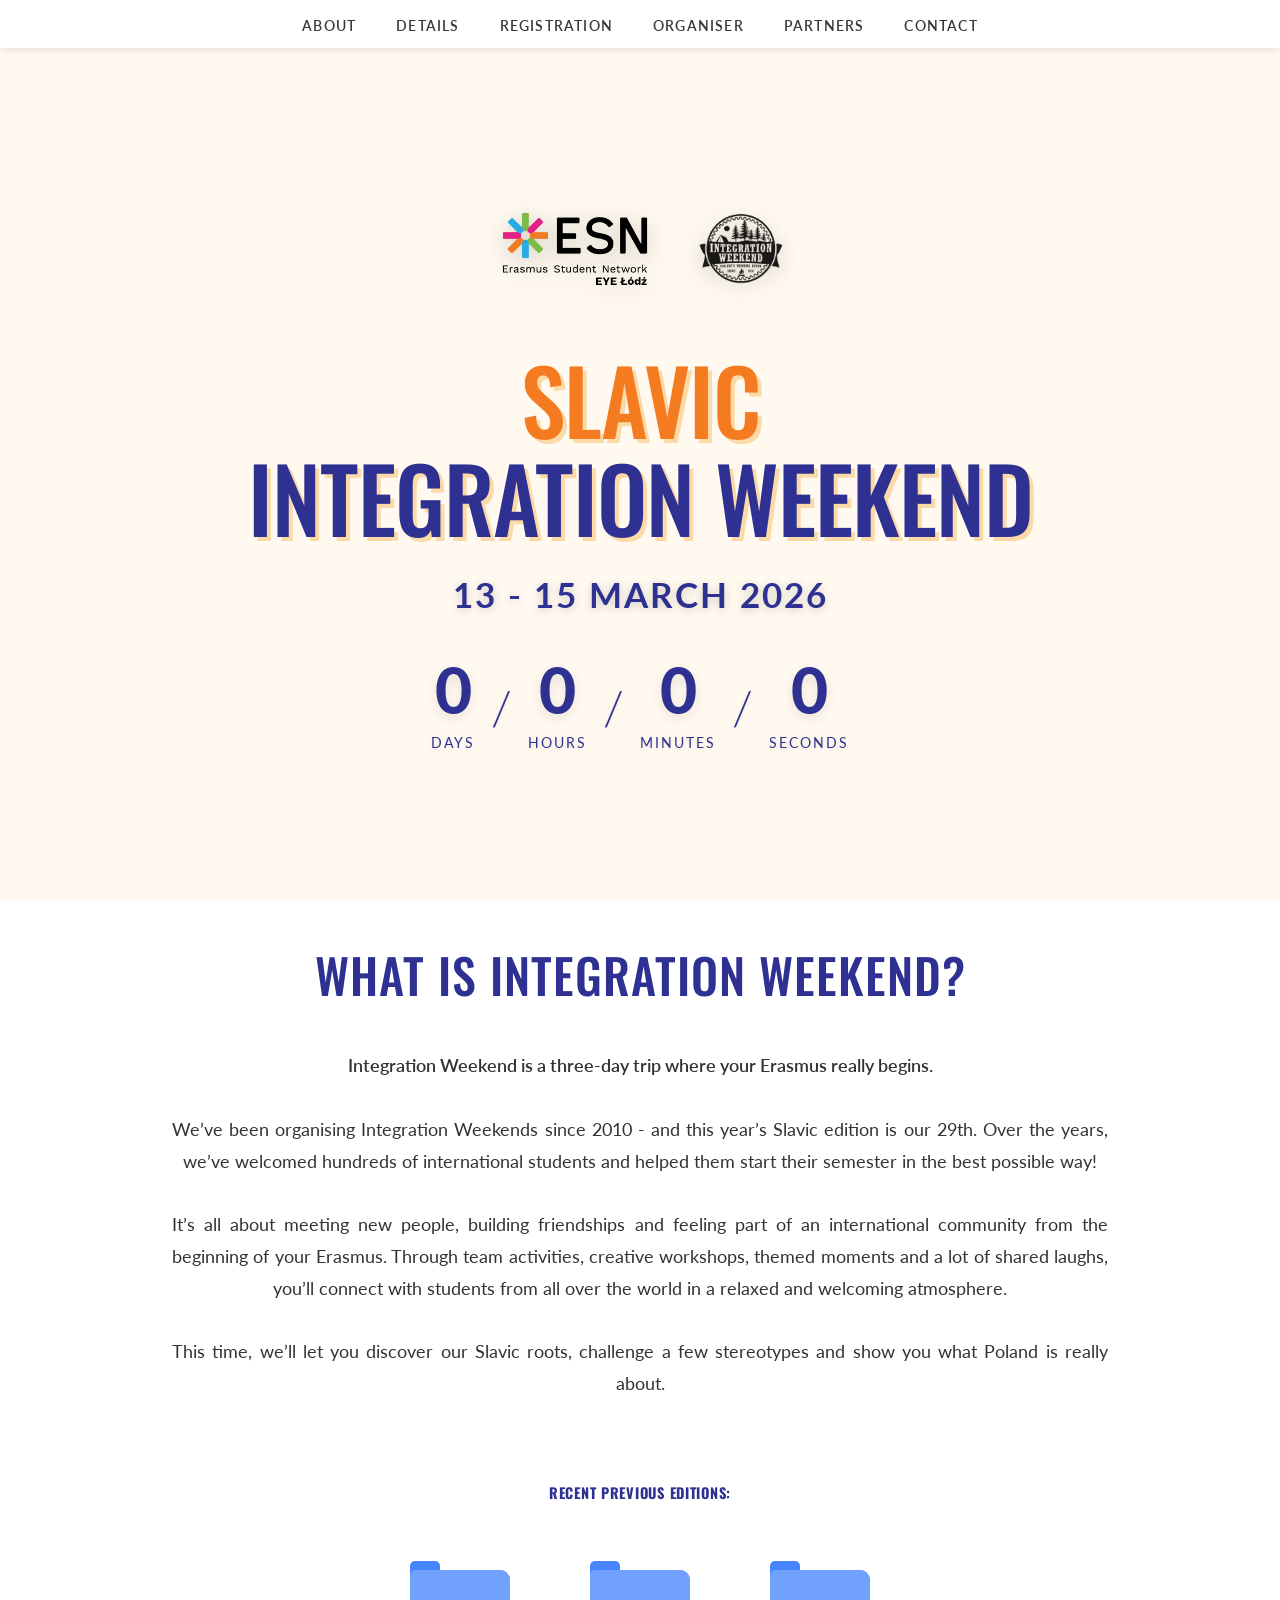
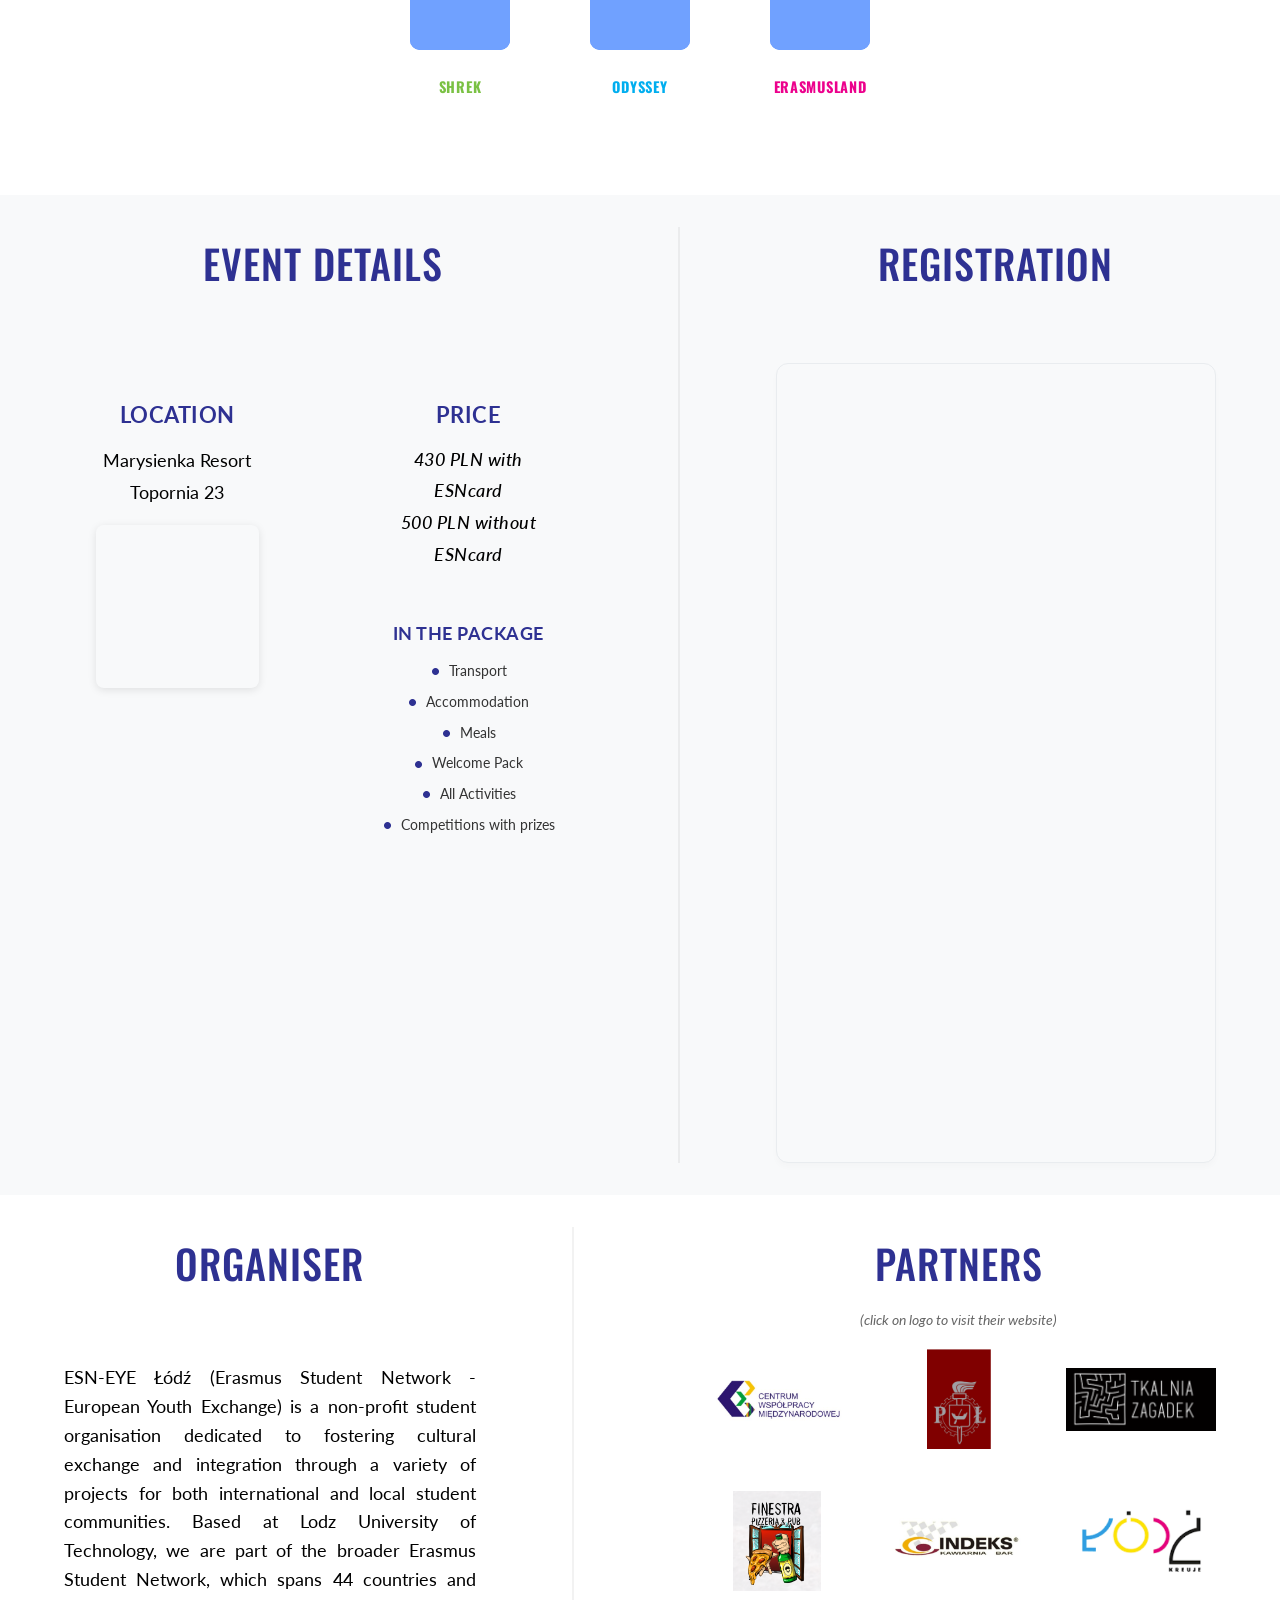
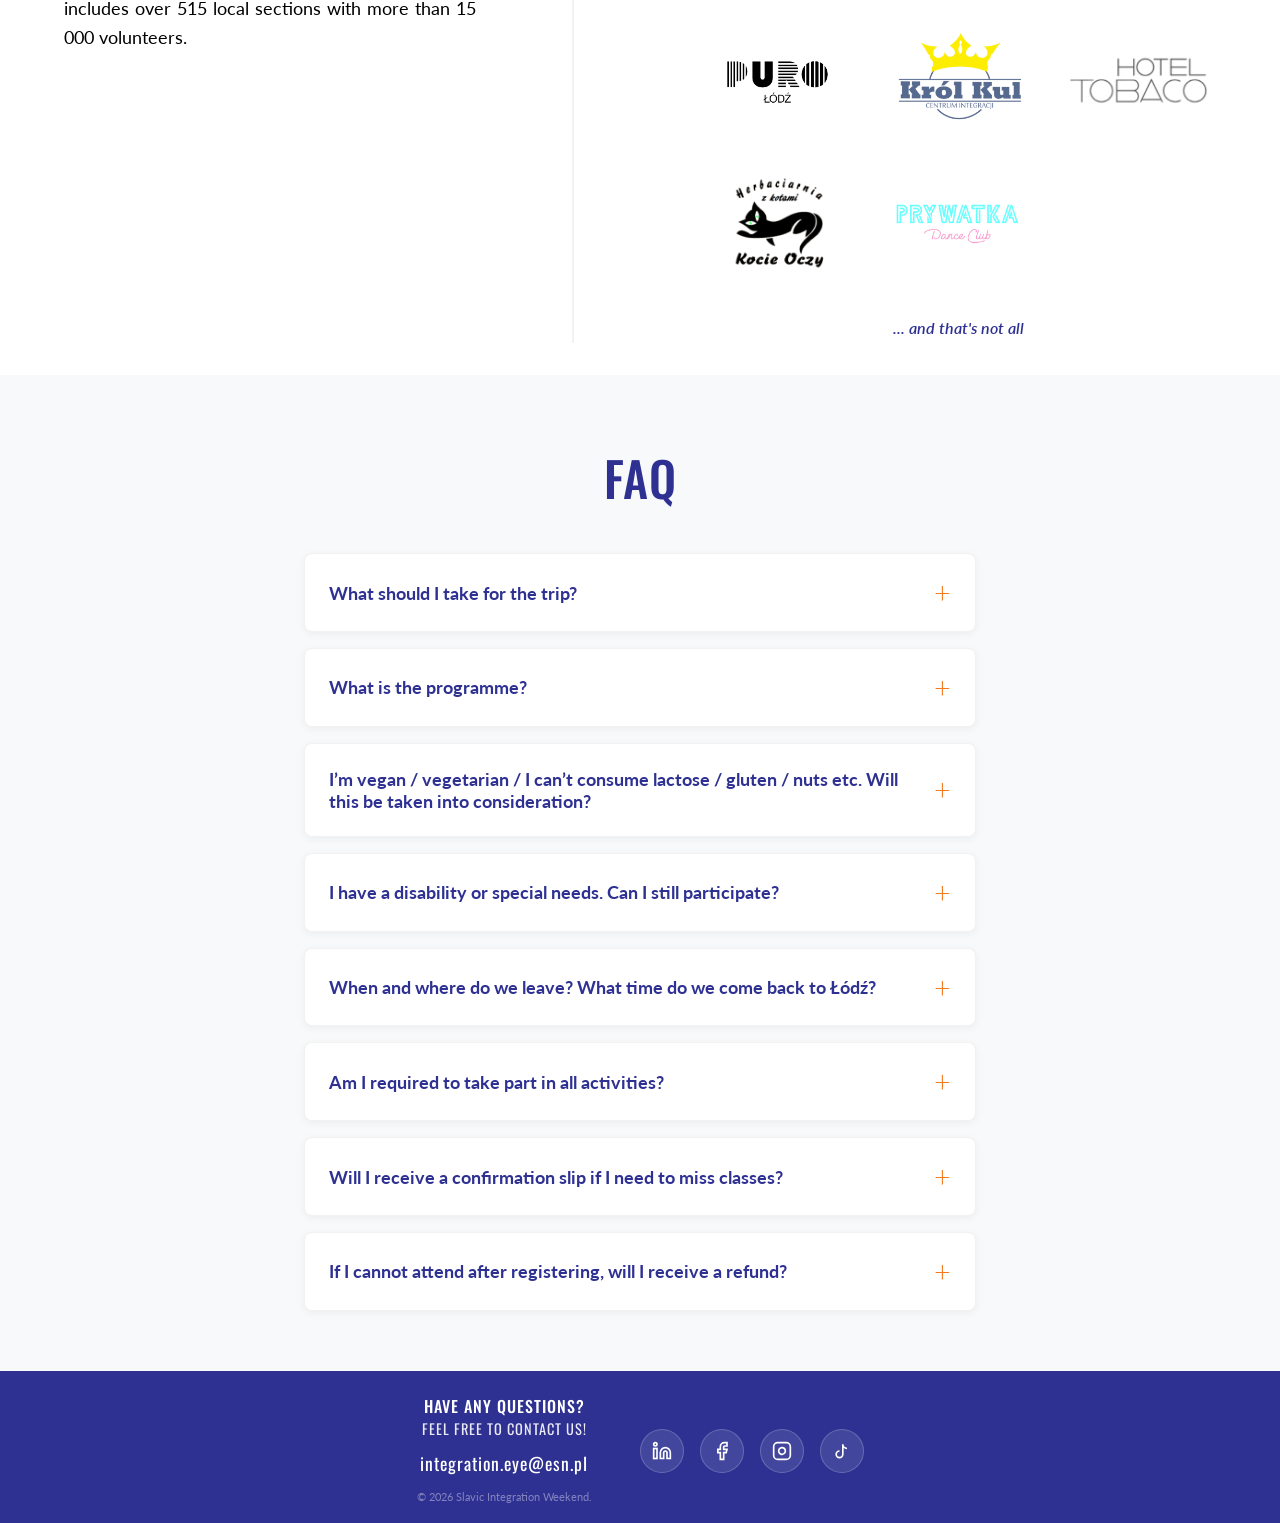
==== commit fc5499dc: "Add 6 new partner logos and update partners grid layout" ====
--- a/index.html
+++ b/index.html
@@ -316,8 +316,7 @@
                     </div>
                     <div class="partners-content">
                         <!-- Tutaj dodaj loga partnerów -->
-                        <div class="partners-grid"
-                            style="display: grid; grid-template-columns: repeat(2, 1fr); gap: 1rem; align-items: center; justify-items: center;">
+                        <div class="partners-grid">
 
                             <!-- Przykład 1 -->
                             <a href="https://www.ife.p.lodz.pl/" target="_blank" class="partner-link">
@@ -345,10 +344,53 @@
                             </a>
 
                             <!-- Przykład 5 -->
-                            <a href="https://www.facebook.com/p/Indeks-kawiarnia-bar-100057157821869/" target="_blank" class="partner-link">
+                            <a href="https://www.facebook.com/p/Indeks-kawiarnia-bar-100057157821869/" target="_blank"
+                                class="partner-link">
                                 <img src="partner2.png" alt="Partner 5" class="partner-logo"
                                     style="max-width: 150px; max-height: 100px; object-fit: contain;">
                             </a>
+
+                            <!-- Partner 6 -->
+                            <a href="https://uml.lodz.pl/" target="_blank" class="partner-link">
+                                <img src="partner6.png" alt="Partner 6"
+                                    class="partner-logo"
+                                    style="max-width: 150px; max-height: 100px; object-fit: contain;">
+                            </a>
+
+                            <!-- Partner 7 -->
+                            <a href="https://purohotels.com/en/" target="_blank" class="partner-link">
+                                <img src="PARTNER7.png" alt="Partner 7"
+                                    class="partner-logo"
+                                    style="max-width: 150px; max-height: 100px; object-fit: contain;">
+                            </a>
+
+                            <!-- Partner 8 -->
+                            <a href="https://krolkul.pl/" target="_blank" class="partner-link">
+                                <img src="partner8.png" alt="Partner 8"
+                                    class="partner-logo"
+                                    style="max-width: 150px; max-height: 100px; object-fit: contain;">
+                            </a>
+
+                            <!-- Partner 9 -->
+                            <a href="https://www.hoteltobaco.pl/" target="_blank" class="partner-link">
+                                <img src="partner9.png" alt="Partner 9"
+                                    class="partner-logo"
+                                    style="max-width: 150px; max-height: 100px; object-fit: contain;">
+                            </a>
+
+                            <!-- Partner 10 -->
+                            <a href="https://www.facebook.com/herbaciarniakocieoczy/?locale=pl_PL" target="_blank" class="partner-link">
+                                <img src="partner10.png" alt="Partner 10"
+                                    class="partner-logo"
+                                    style="max-width: 150px; max-height: 100px; object-fit: contain;">
+                            </a>
+                            <!-- Partner 11 -->
+                            <a href="https://www.prywatkaklub.pl/" target="_blank" class="partner-link">
+                                <img src="partner11.png" alt="Partner 10"
+                                    class="partner-logo"
+                                    style="max-width: 150px; max-height: 100px; object-fit: contain;">
+                            </a>
+    
 
                         </div>
                         <p
--- a/style.css
+++ b/style.css
@@ -658,6 +658,14 @@
     /* Odstęp nad gridem (96px) */
 }
 
+.partners-grid {
+    display: grid;
+    grid-template-columns: repeat(3, 1fr);
+    gap: 2rem;
+    align-items: center;
+    justify-items: center;
+}
+
 .detail-card {
     background: transparent;
     /* Przezroczyste tło zamiast białego */
@@ -1365,21 +1373,7 @@
     cursor: zoom-in;
 }
 
-.right {
-    /* Dodana klasa 'right' dla transformacji frontu, jeśli potrzebna */
-    /* Użytkownik wspomniał o .right w hover, ale nie w definicji. */
-    /* Zakładam, że .folder__front może mieć klasę .right lub to oddzielny element? */
-    /* Zostawiam puste, bo w HTML dodam klasę 'right' do frontu jeśli potrzeba? */
-    /* W CSS: .folder:not(.folder--click):hover .right */
-    /* Wygląda na to, że 'right' to może być po prostu folder__front, ale transformuje się inaczej? */
-    /* Użytkownik dał: .folder:not(.folder--click):hover .folder__front ORAZ .right. */
-    /* Zinterpretuję to tak: dodam też element .right w HTML jako kopię frontu albo cień? */
-    /* Ale w CSS: .folder.open .folder__front i .folder.open .right mają te same transformacje (skew -15 vs 15). */
-    /* Więc chyba folder ma dwie części frontu? Lewą i prawą? */
-    /* Ale folder__front ma width 100%. */
-    /* Podejrzewam, że to animacja otwierania "skrzydeł". */
-    /* Dodam w HTML element <div class="folder__front right"></div> obok zwykłego frontu. */
-}
+
 
 .folder__front.right {
     /* Jeśli right ma inne właściwości startowe? */
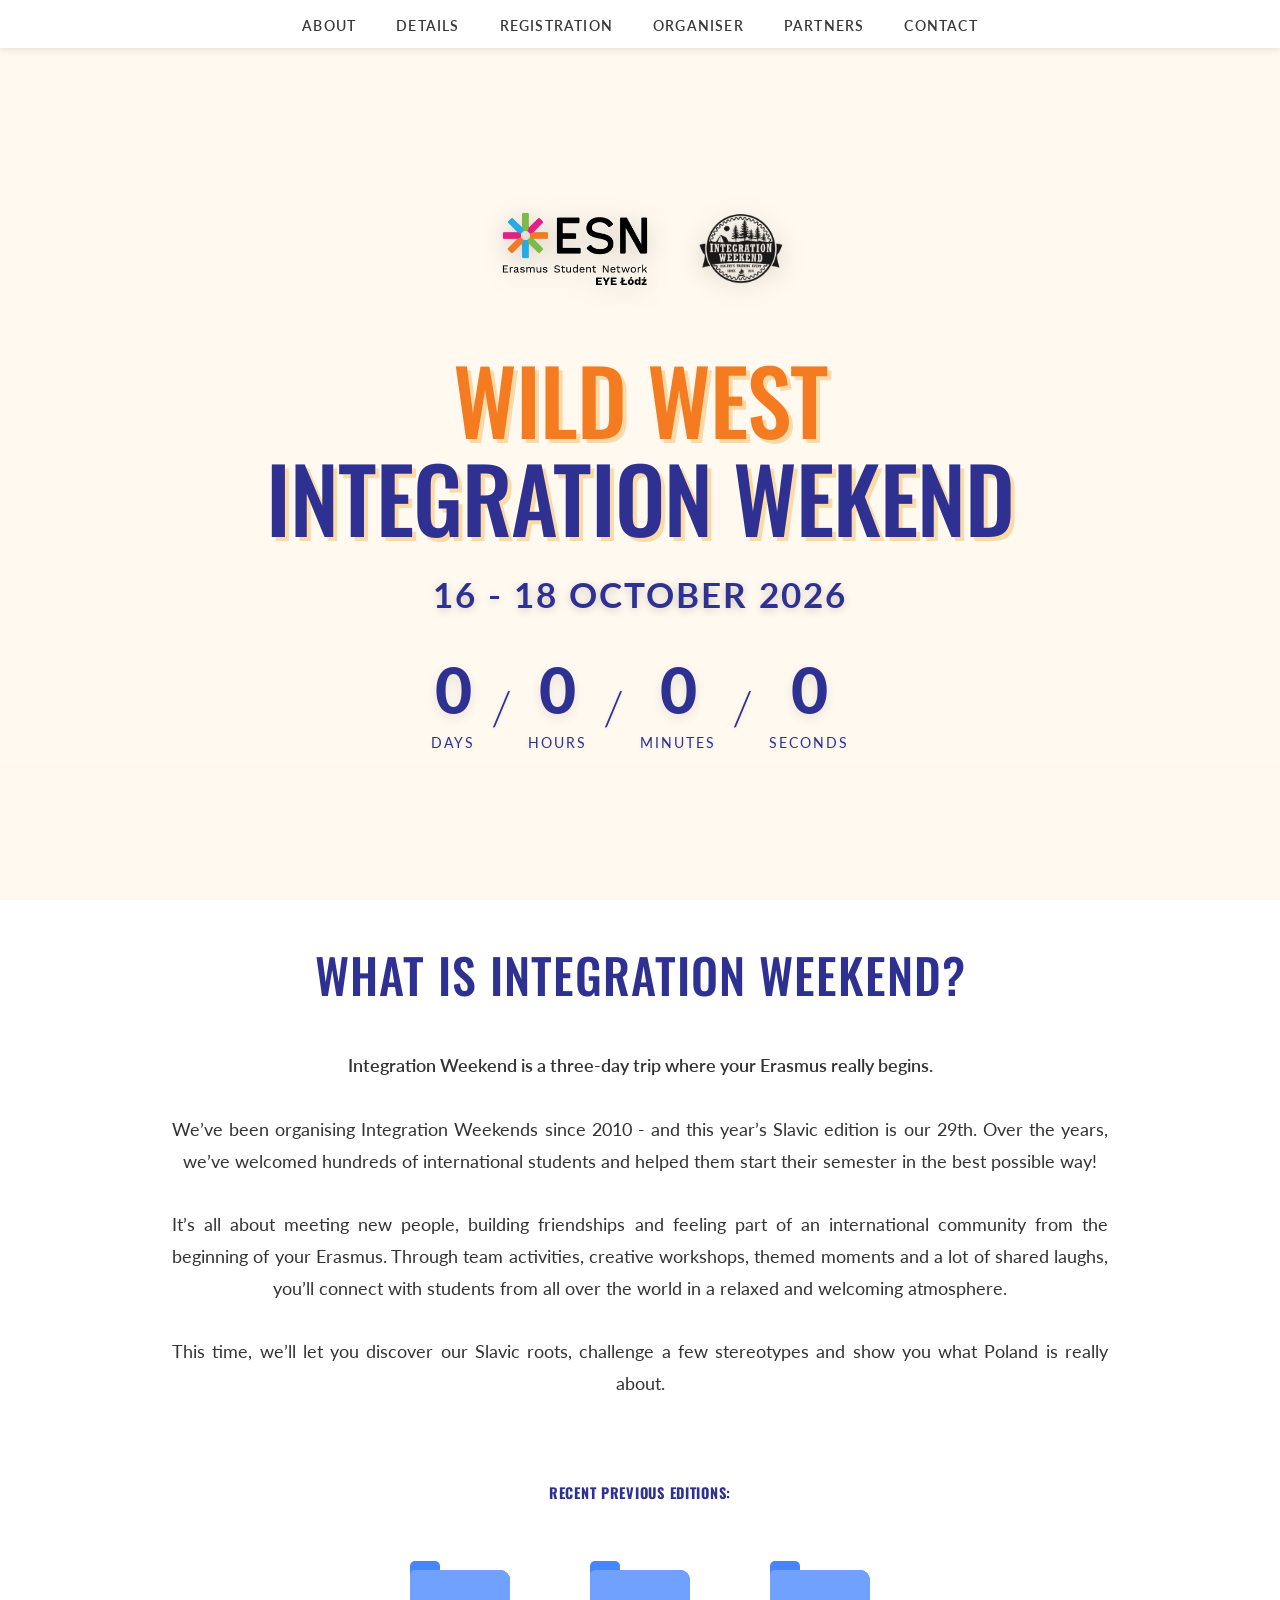
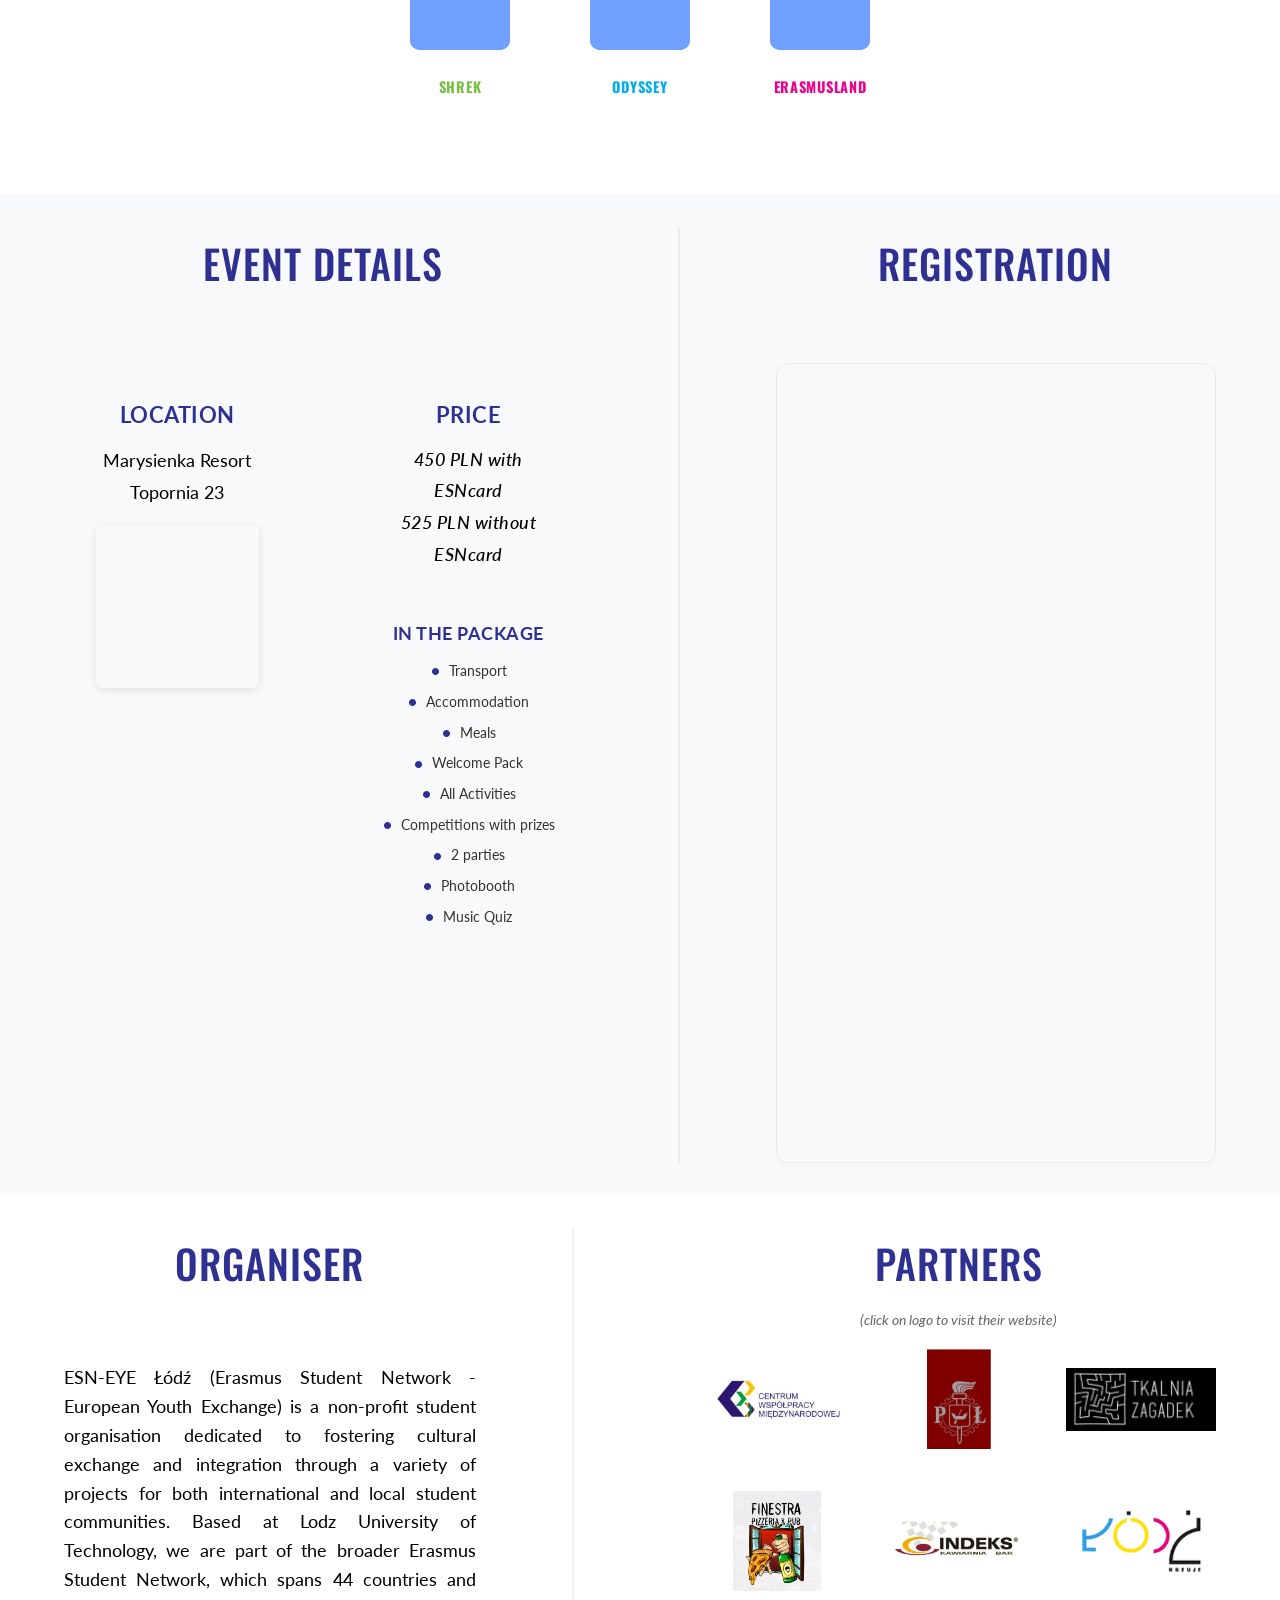
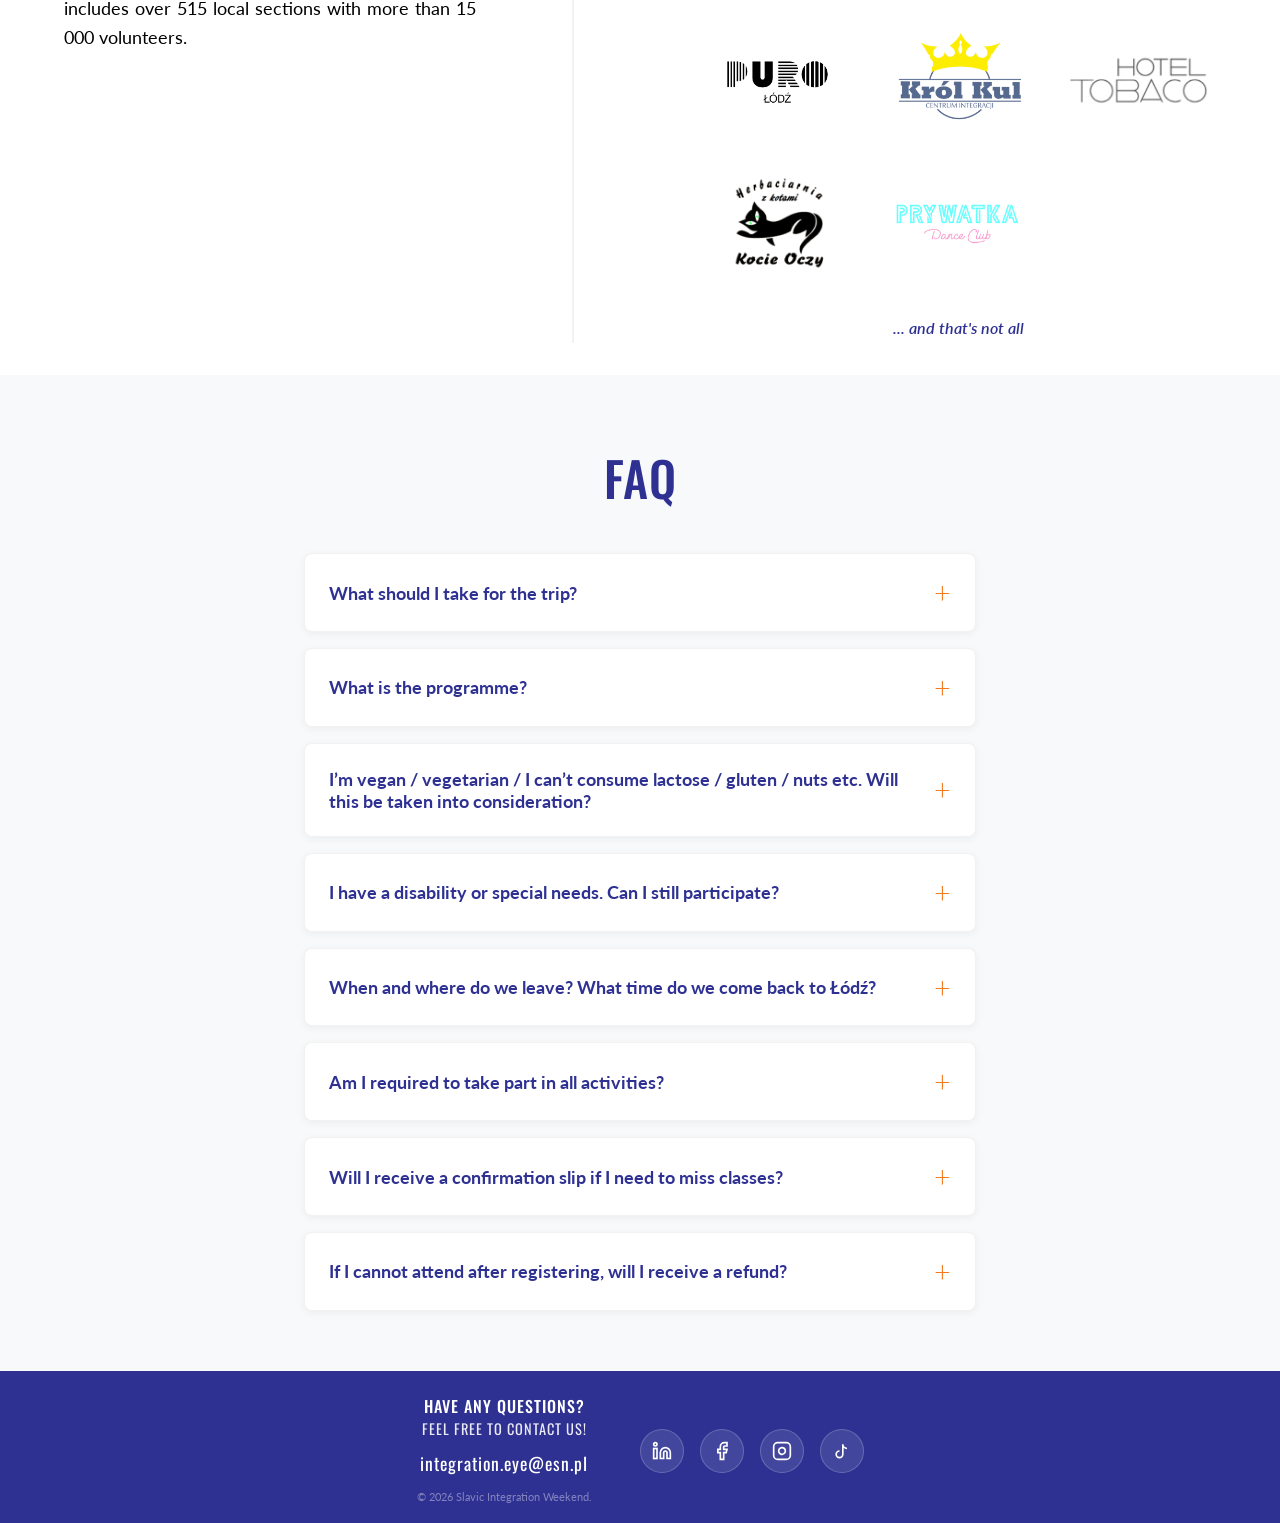
==== commit 1f30c189: "Update index.html" ====
--- a/index.html
+++ b/index.html
@@ -4,7 +4,7 @@
 <head>
     <meta charset="UTF-8">
     <meta name="viewport" content="width=device-width, initial-scale=1.0">
-    <title>Slavic Integration Weekend</title>
+    <title>Wild West Integration Weekend</title>
     <link rel="icon" href="iw_black.png" type="image/png">
     <meta name="description"
         content="An exceptional event bringing together people from different Slavic cultures in an atmosphere of friendship, cultural exchange, and shared fun.">
@@ -51,13 +51,13 @@
                     <img src="iw_black.png" alt="Integration Weekend Logo" class="hero-logo">
                 </div>
                 <h1 class="hero-title">
-                    <span class="text-orange">SLAVIC</span>
-                    <span class="text-blue">INTEGRATION WEEKEND</span>
+                    <span class="text-orange">Wild West</span>
+                    <span class="text-blue">Integration Wekend</span>
                 </h1>
             </div>
 
             <div class="event-date">
-                13 - 15 March 2026
+                16 - 18 October 2026
             </div>
 
             <div class="countdown" id="countdown">
@@ -227,8 +227,8 @@
 
                                 <div class="detail-content">
                                     <h3>Price</h3>
-                                    <p class="tbc">430 PLN with ESNcard</p>
-                                    <p class="tbc">500 PLN without ESNcard</p>
+                                    <p class="tbc">450 PLN with ESNcard</p>
+                                    <p class="tbc">525 PLN without ESNcard</p>
                                 </div>
                             </div>
 
@@ -259,6 +259,18 @@
                                     <div class="included-item-small">
                                         <span class="bullet">•</span>
                                         <span>Competitions with prizes</span>
+                                    </div>
+                                    <div class="included-item-small">
+                                        <span class="bullet">•</span>
+                                        <span>2 parties</span>
+                                    </div>
+                                    <div class="included-item-small">
+                                        <span class="bullet">•</span>
+                                        <span>Photobooth</span>
+                                    </div>
+                                    <div class="included-item-small">
+                                        <span class="bullet">•</span>
+                                        <span>Music Quiz</span>
                                     </div>
                                 </div>
                             </div>
@@ -579,4 +591,4 @@
         <script src="script.js"></script>
 </body>
 
-</html>+</html>
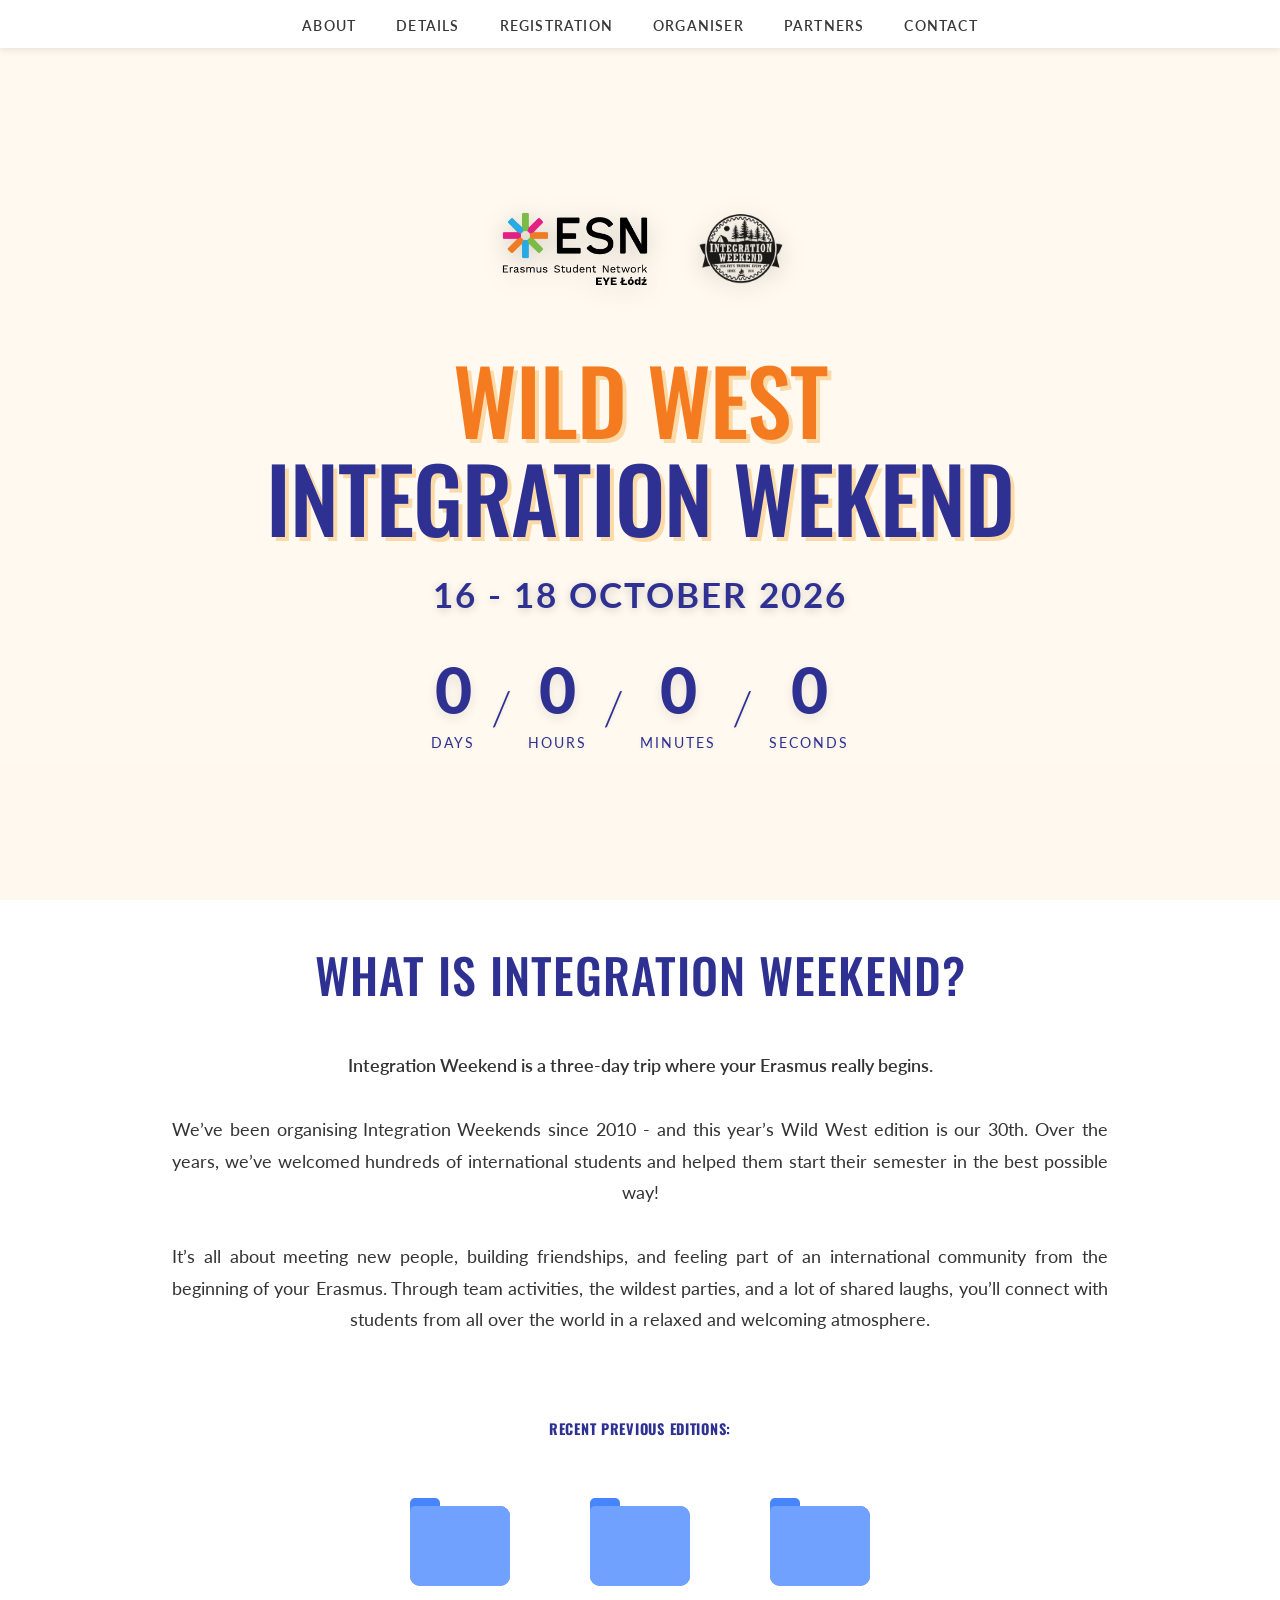
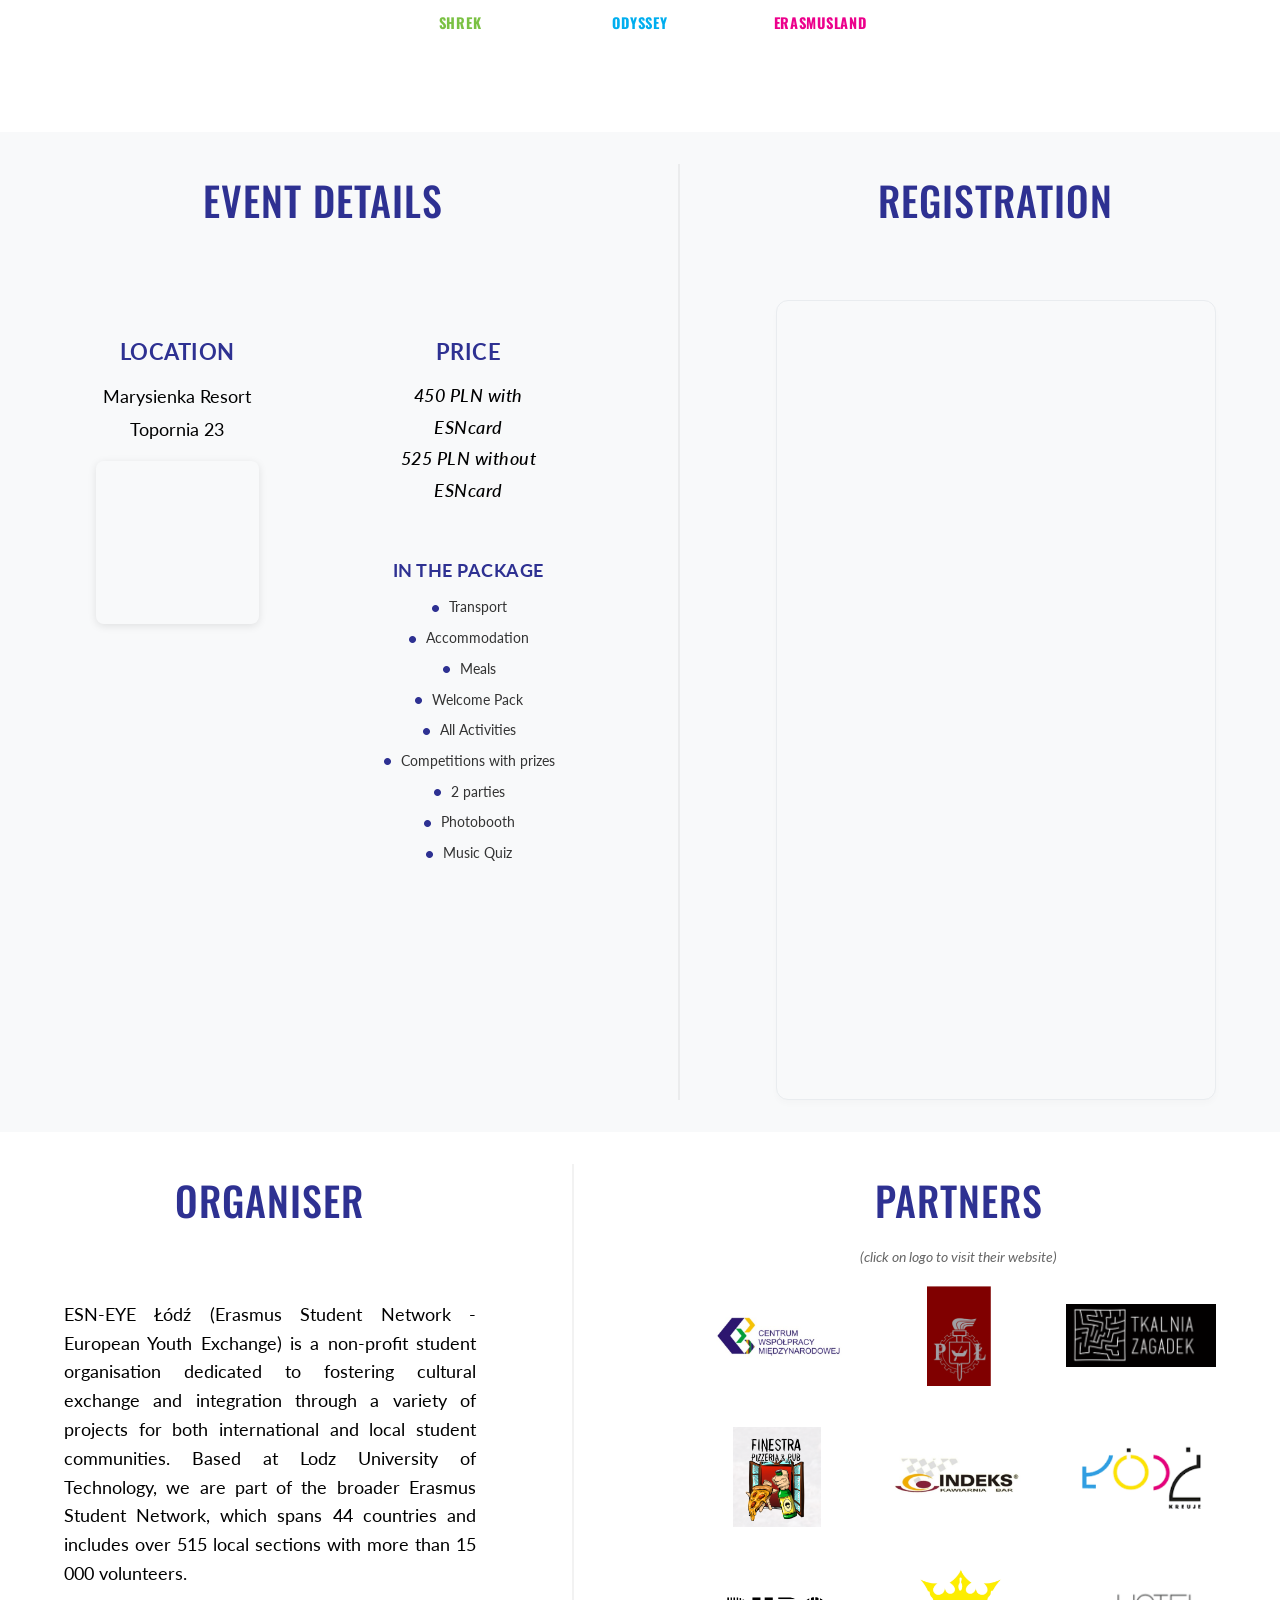
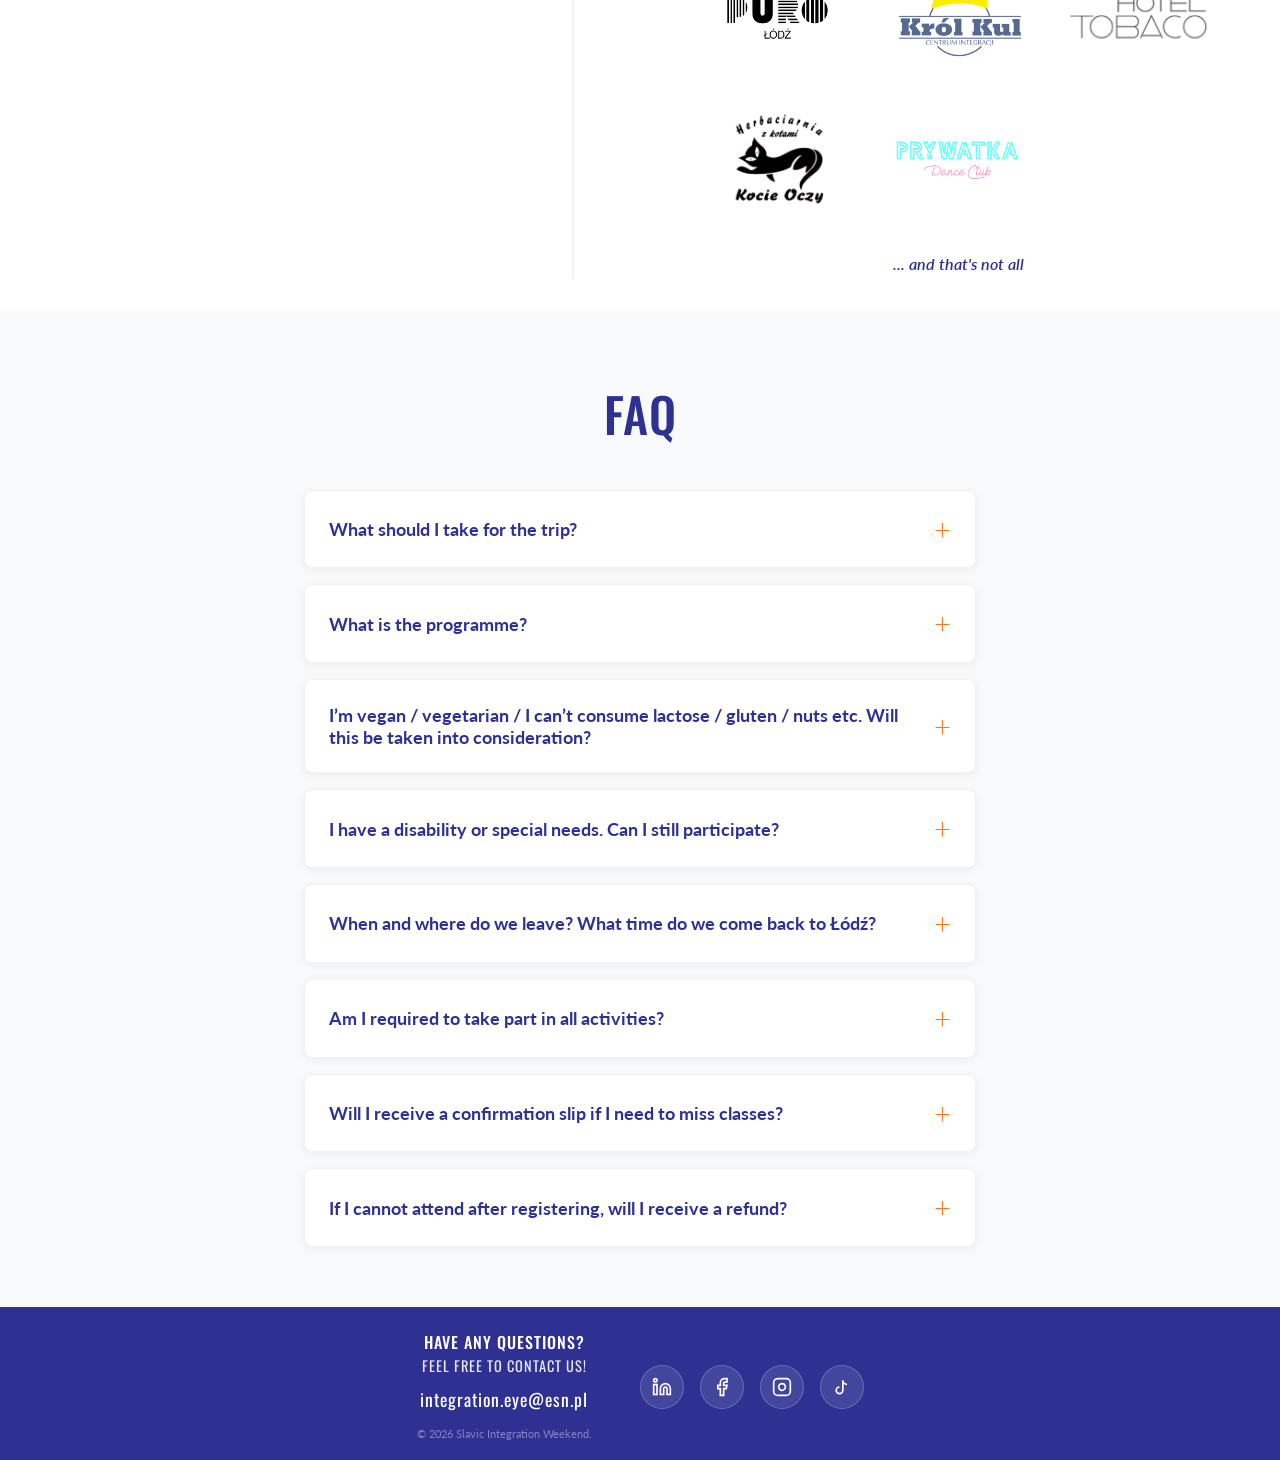
==== commit aaa62481: "Update index.html" ====
--- a/index.html
+++ b/index.html
@@ -101,22 +101,15 @@
                     </p>
                     <p>
                         We’ve been organising Integration Weekends since 2010 - and this year’s
-                        Slavic edition is our 29th. Over the years, we’ve welcomed
+                        Wild West edition is our 30th. Over the years, we’ve welcomed
                         hundreds
                         of international students and helped them start their semester in the best possible way!
                     </p>
                     <p>
-                        It’s all about meeting new people, building friendships and feeling part of an international
-                        community from the beginning of your Erasmus. Through team activities, creative workshops,
-                        themed
-                        moments and a lot of shared laughs, you’ll connect with students from all over the world in a
-                        relaxed and welcoming atmosphere.
-                    </p>
-                    <p>
-                        This time, we’ll let you discover our Slavic roots,
-                        challenge a
-                        few
-                        stereotypes and show you what Poland is really about.
+                        It’s all about meeting new people, building friendships, and feeling part of an international
+                        community from the beginning of your Erasmus. Through team activities, the wildest parties,
+                        and a lot of shared laughs, you’ll connect with students from all over the world
+                        in a relaxed and welcoming atmosphere.
                     </p>
                 </div>
 
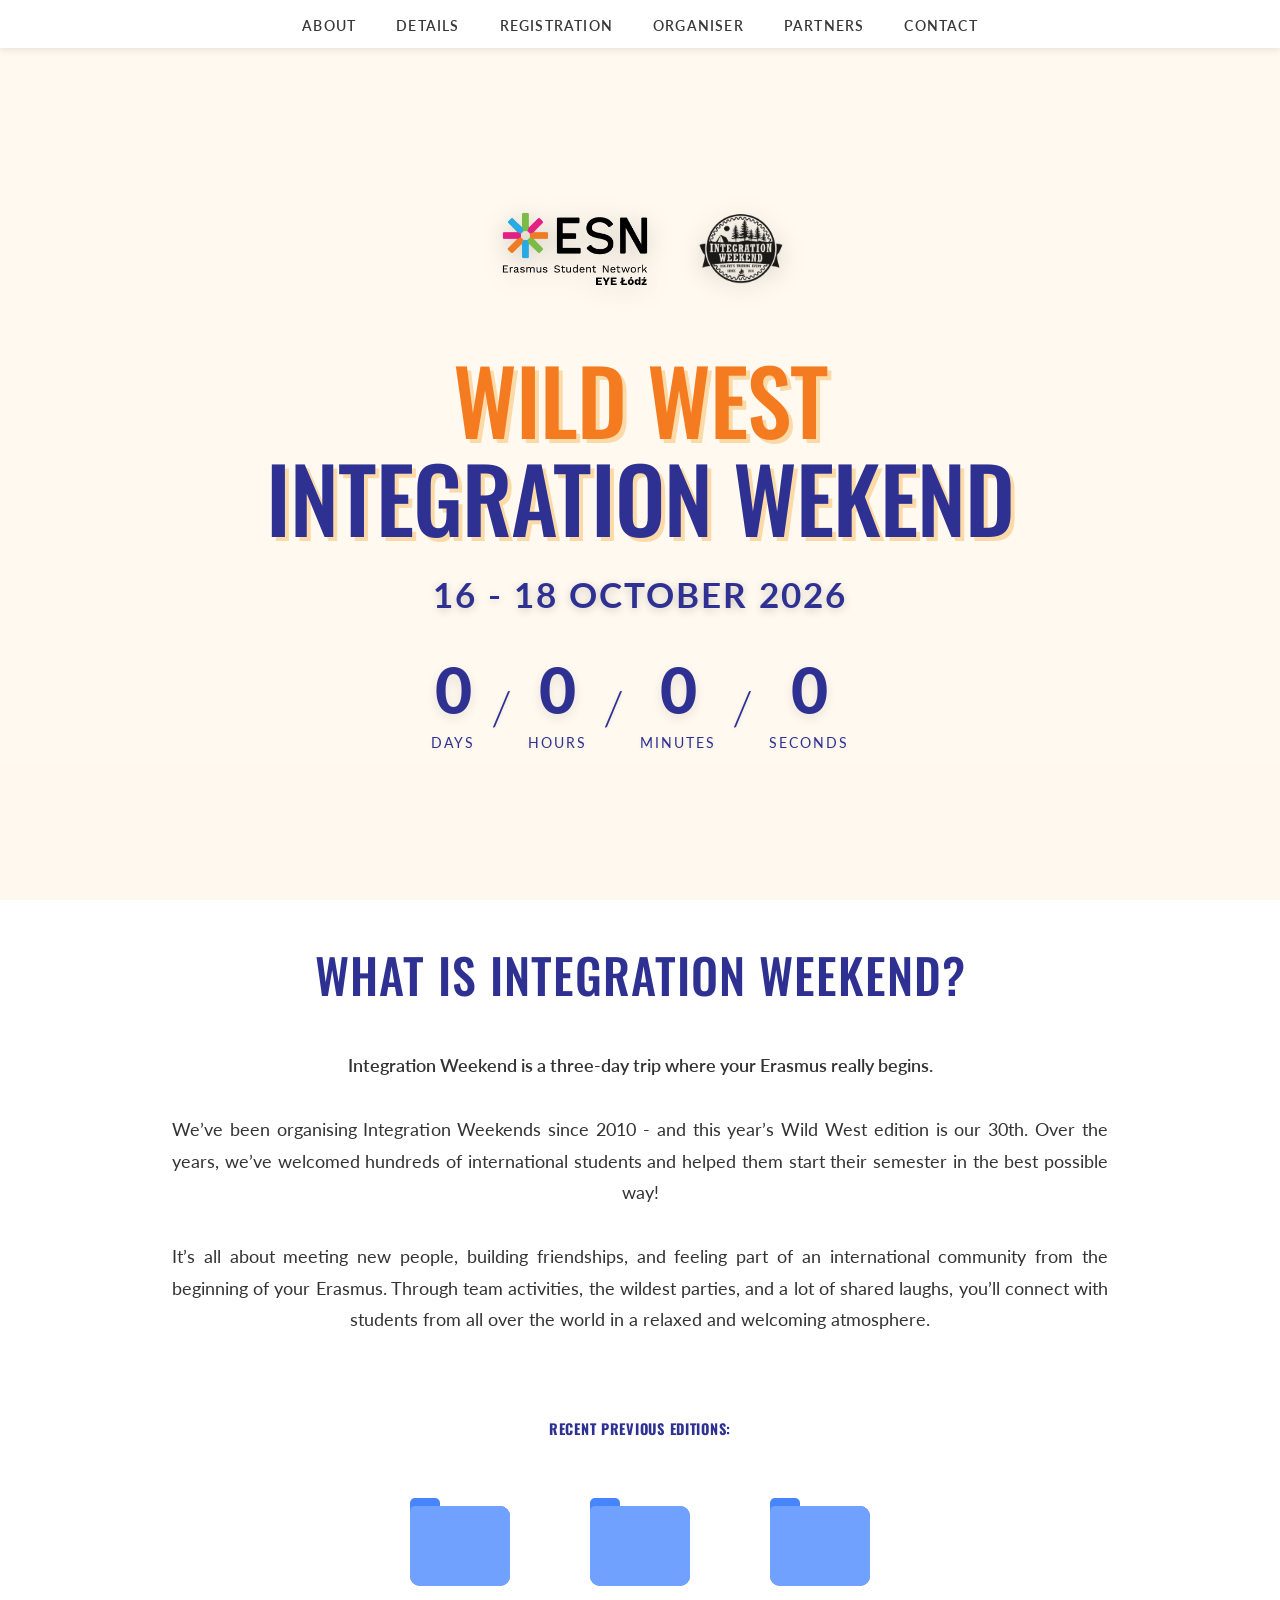
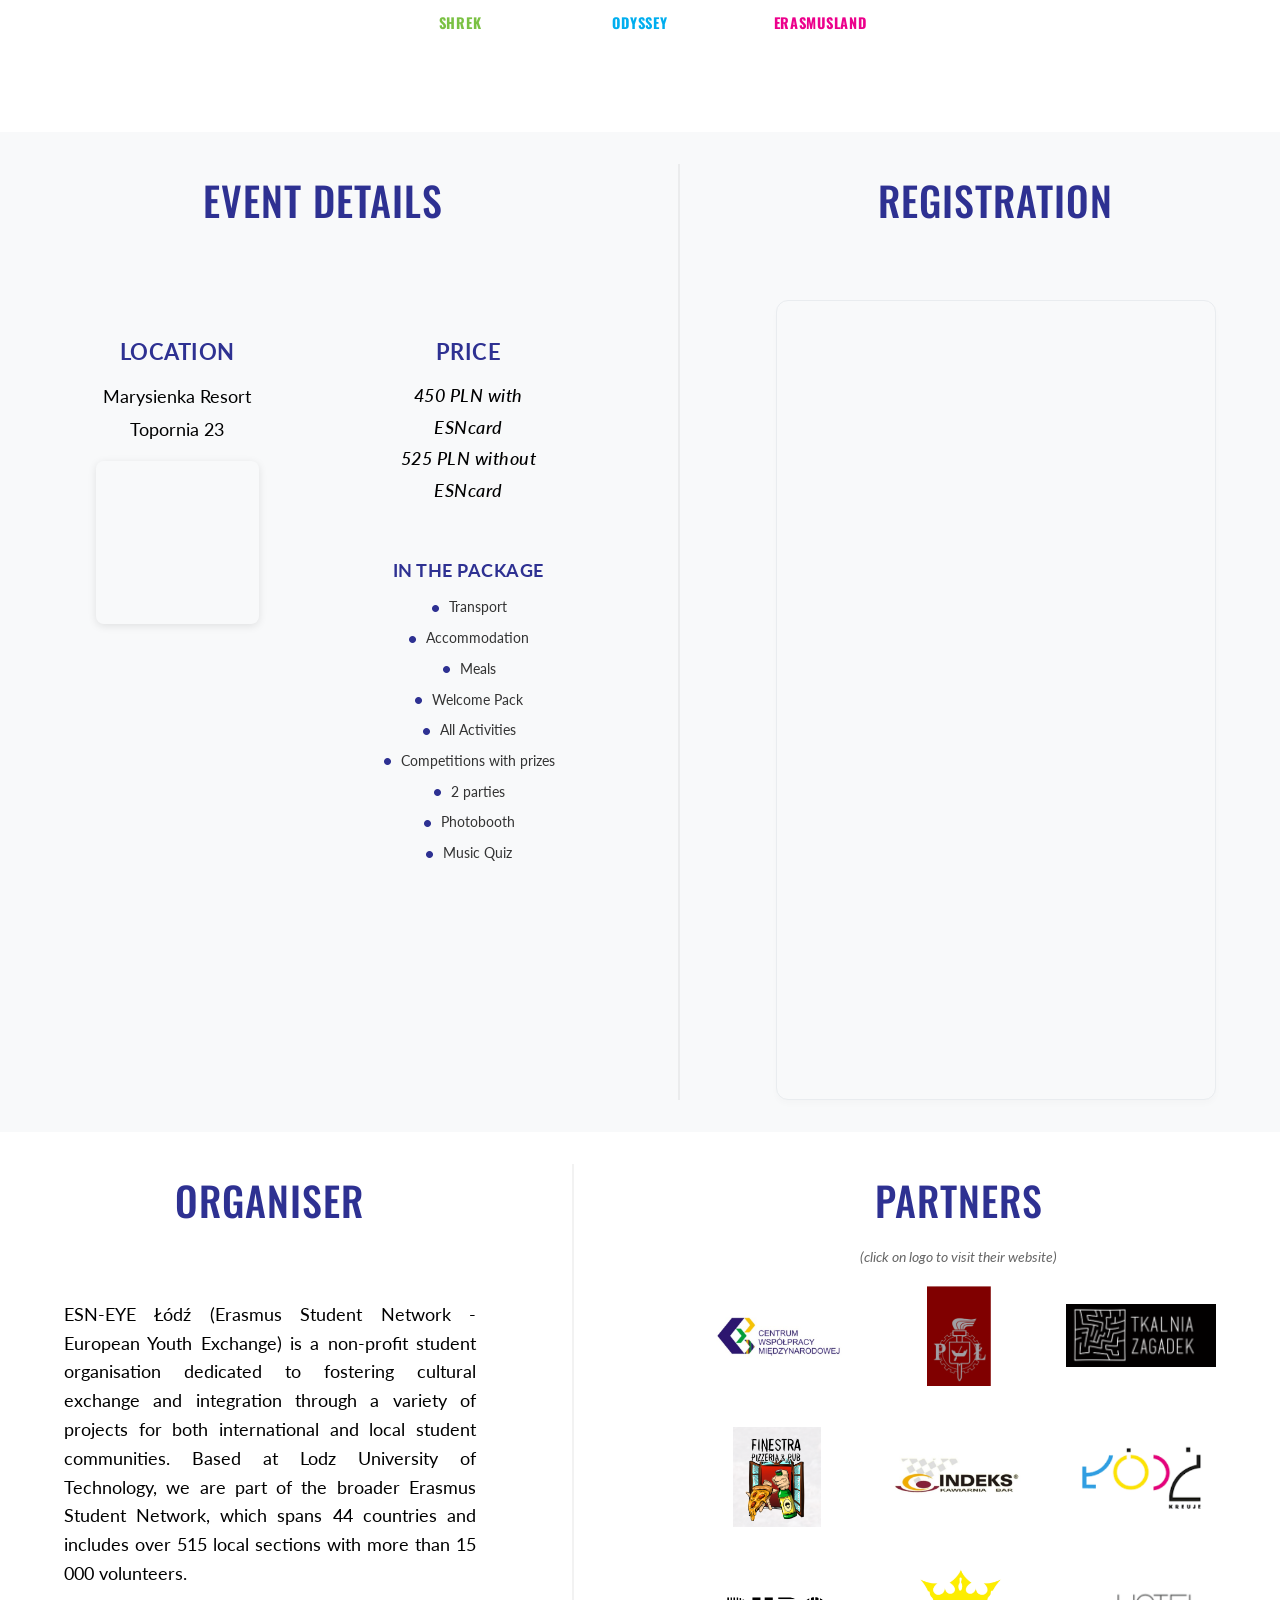
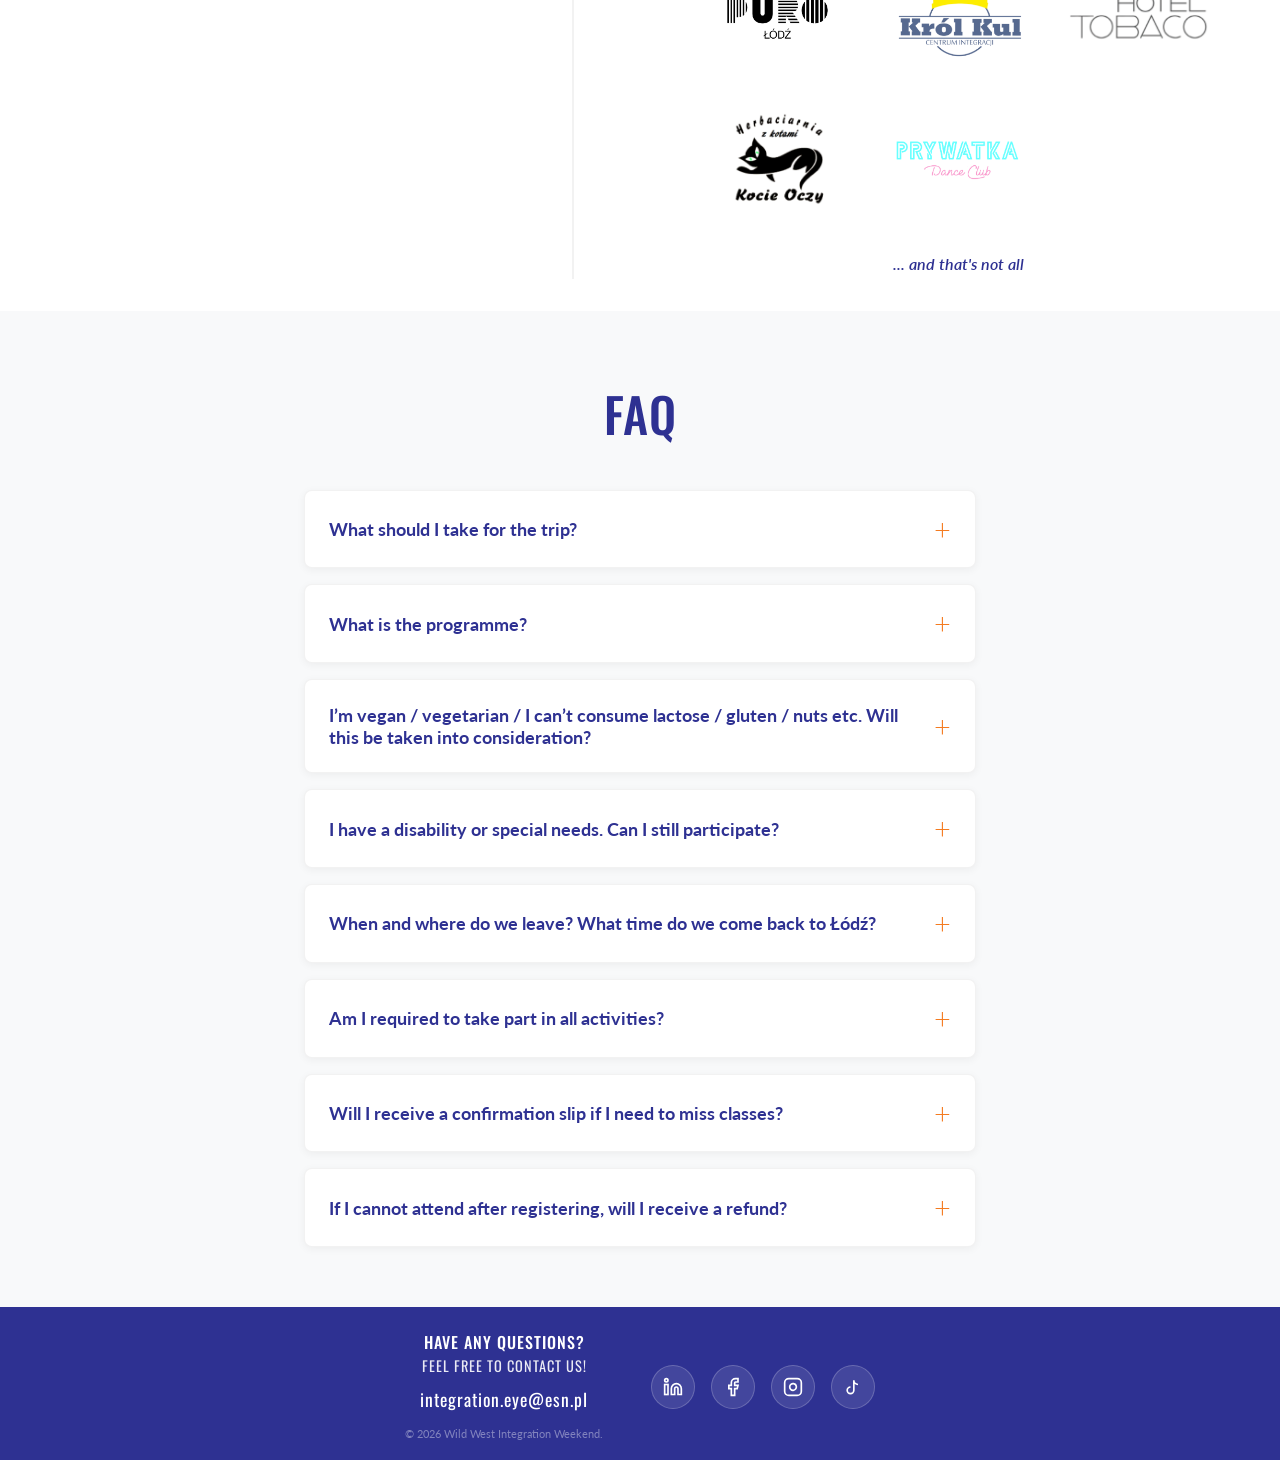
==== commit b1b9fa20: "Update index.html" ====
--- a/index.html
+++ b/index.html
@@ -510,7 +510,7 @@
                     </button>
                     <div class="faq-answer">
                         <p>Yes. If you need official confirmation of participation, we can provide a document confirming
-                            your attendance at the Integration Weekend.</p>
+                            Your attendance at the Integration Weekend.</p>
                         <p>Please note that acceptance of this document depends on your faculty and lecturer.</p>
                     </div>
                 </div>
@@ -524,7 +524,7 @@
                     <div class="faq-answer">
                         <p>Please note that the participation fee is non-refundable.</p>
                         <p>Refunds are only possible if the event is cancelled by the organisers. In other cases (e.g.
-                            personal reasons, change of plans, illness), we are unfortunately not able to return the
+                            personal reasons (change of plans, illness), we are unfortunately not able to return the
                             payment due to prior bookings and organisational costs.</p>
                     </div>
                 </div>
@@ -544,7 +544,7 @@
                         CONTACT US!</span></h3>
                 <a href="mailto:integration.eye@esn.pl" class="footer-email-link"
                     style="margin: 0.5rem 0 0; font-size: 1.1rem; display: block; font-weight: 400; text-decoration: none;">integration.eye@esn.pl</a>
-                <p style="margin: 0.5rem 0 0; font-size: 0.7rem; opacity: 0.4;">&copy; 2026 Slavic Integration Weekend.
+                <p style="margin: 0.5rem 0 0; font-size: 0.7rem; opacity: 0.4;">&copy; 2026 Wild West Integration Weekend.
                 </p>
             </div>
 
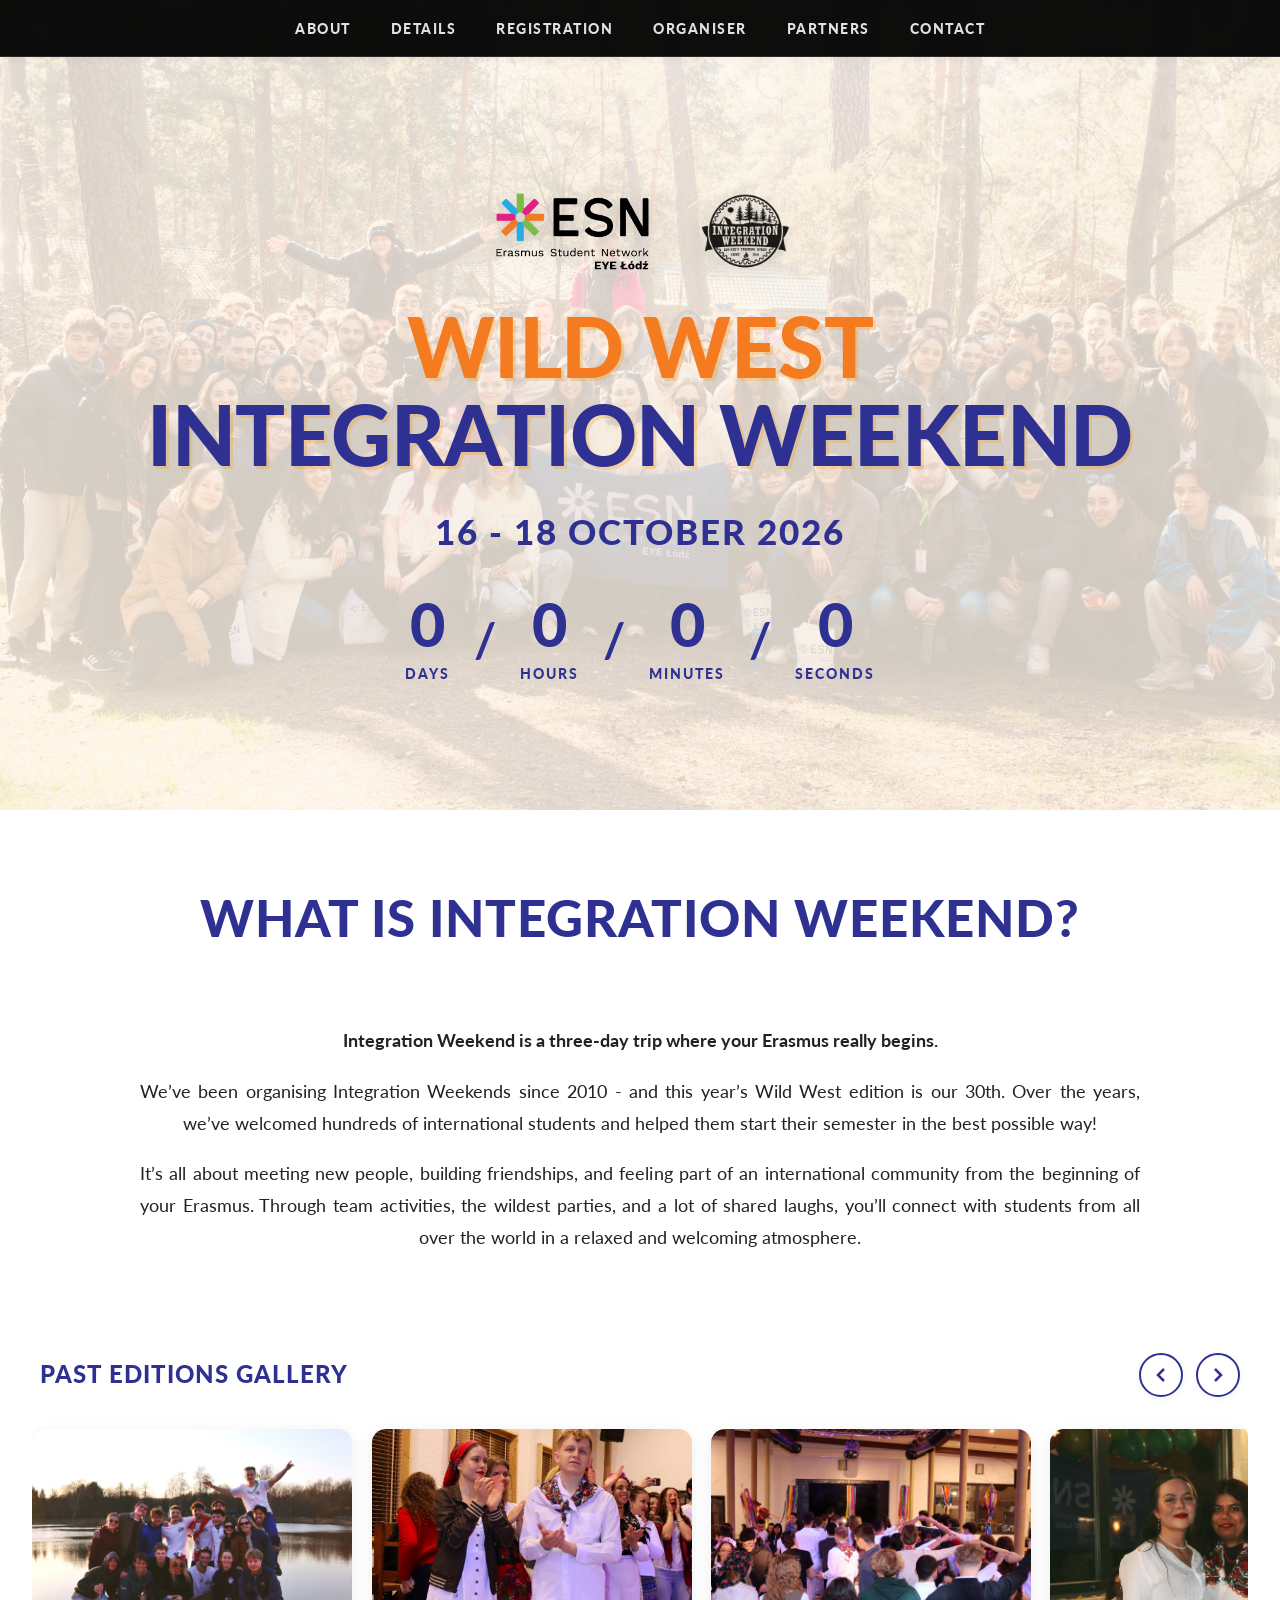
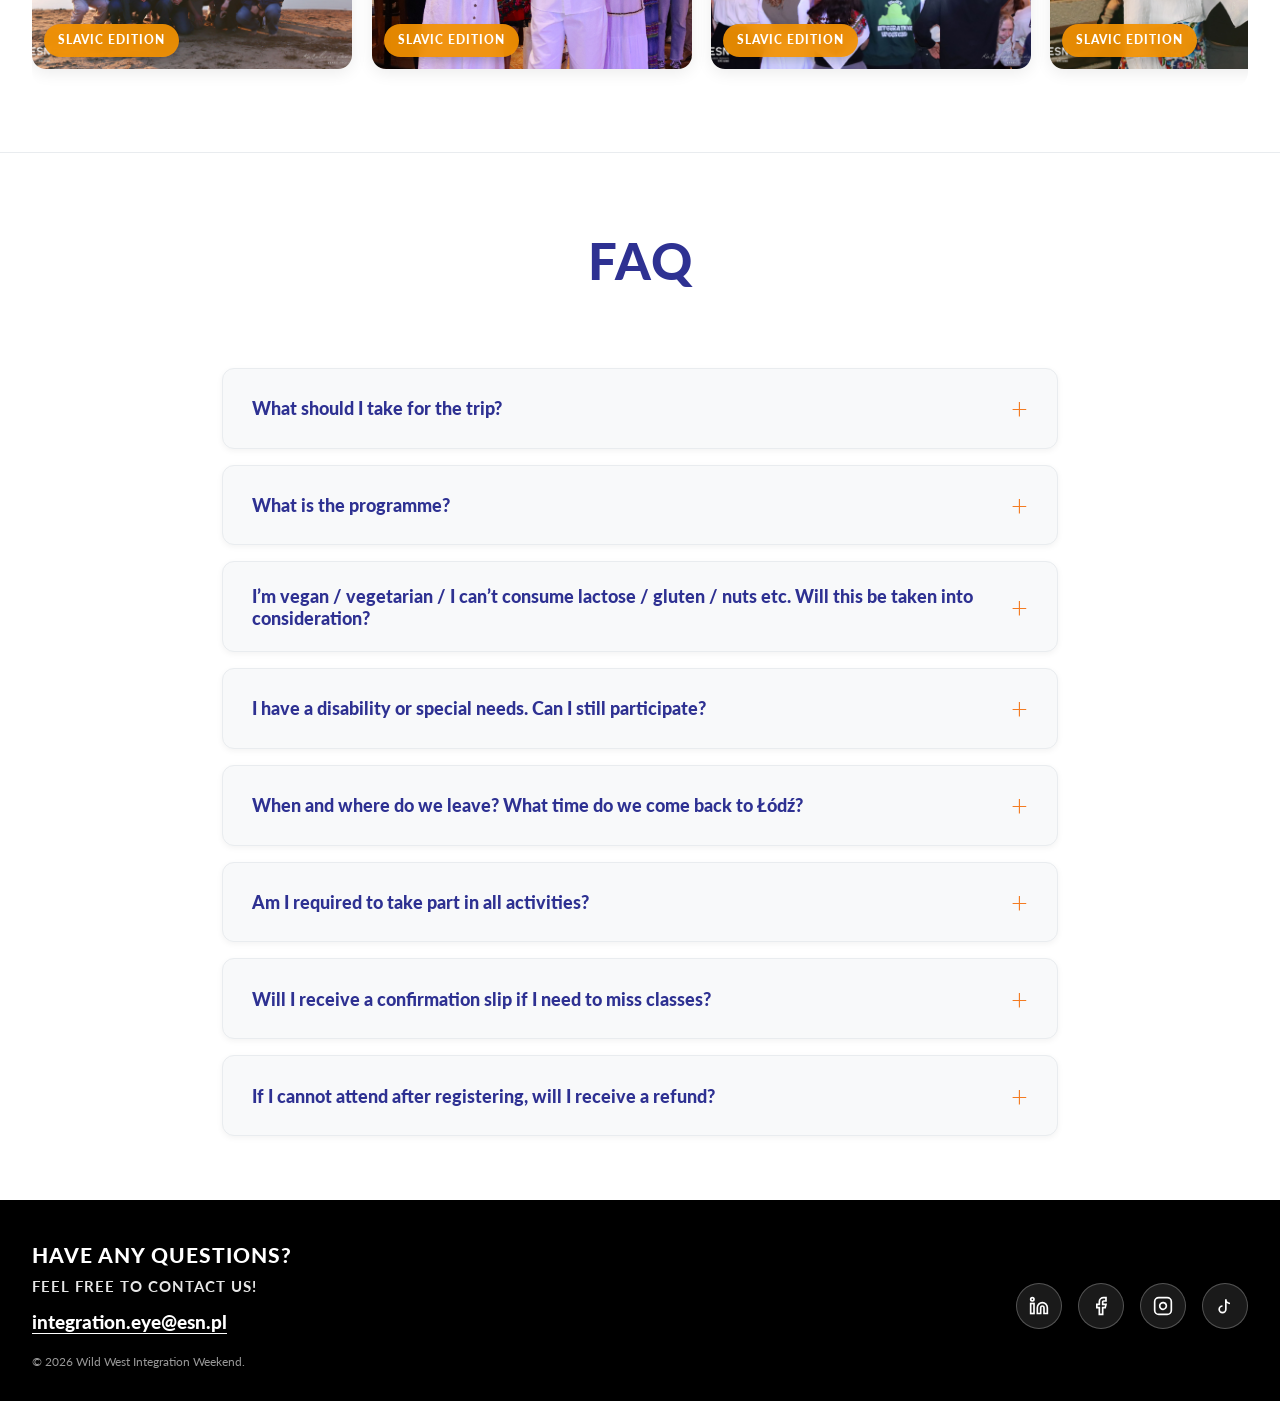
==== commit 6bb93c4d: "New IW Edition (Wild West IW Winter 26/27)" ====
--- a/index.html
+++ b/index.html
@@ -5,15 +5,15 @@
     <meta charset="UTF-8">
     <meta name="viewport" content="width=device-width, initial-scale=1.0">
     <title>Wild West Integration Weekend</title>
-    <link rel="icon" href="iw_black.png" type="image/png">
+    <link rel="icon" href="images/iw_black.png" type="image/png">
     <meta name="description"
-        content="An exceptional event bringing together people from different Slavic cultures in an atmosphere of friendship, cultural exchange, and shared fun.">
+        content="An exceptional event bringing together people from different cultures in an atmosphere of friendship, cultural exchange, and shared fun.">
 
     <!-- Fonts -->
     <link rel="preconnect" href="https://fonts.googleapis.com">
     <link rel="preconnect" href="https://fonts.gstatic.com" crossorigin>
     <link
-        href="https://fonts.googleapis.com/css2?family=Bebas+Neue&family=Lato:wght@300;400;700;900&family=Oswald:wght@400;500;700&display=swap"
+        href="https://fonts.googleapis.com/css2?family=Lato:wght@300;400;700;900&display=swap"
         rel="stylesheet">
 
     <!-- Styles -->
@@ -32,10 +32,10 @@
             </div>
             <ul class="nav-menu" id="navMenu">
                 <li><a href="#about" class="nav-link active">ABOUT</a></li>
-                <li><a href="#details" class="nav-link">DETAILS</a></li>
-                <li><a href="#registration" class="nav-link">REGISTRATION</a></li>
-                <li><a href="#organiser" class="nav-link">ORGANISER</a></li>
-                <li><a href="#partners" class="nav-link">PARTNERS</a></li>
+                <li><a href="details.html" class="nav-link">DETAILS</a></li>
+                <li><a href="registration.html" class="nav-link">REGISTRATION</a></li>
+                <li><a href="organizers.html" class="nav-link">ORGANISER</a></li>
+                <li><a href="partners.html" class="nav-link">PARTNERS</a></li>
                 <li><a href="#contact" class="nav-link">CONTACT</a></li>
             </ul>
         </div>
@@ -47,12 +47,12 @@
         <div class="hero-content fade-in">
             <div class="hero-header">
                 <div class="logos-container">
-                    <img src="PL-eye_lodz-logo-colour.png" alt="ESN EYE Lodz Logo" class="esn-logo">
-                    <img src="iw_black.png" alt="Integration Weekend Logo" class="hero-logo">
+                    <img src="images/PL-eye_lodz-logo-colour.png" alt="ESN EYE Lodz Logo" class="esn-logo">
+                    <img src="images/iw_black.png" alt="Integration Weekend Logo" class="hero-logo">
                 </div>
                 <h1 class="hero-title">
                     <span class="text-orange">Wild West</span>
-                    <span class="text-blue">Integration Wekend</span>
+                    <span class="text-blue">Integration Weekend</span>
                 </h1>
             </div>
 
@@ -82,12 +82,9 @@
                 </div>
             </div>
         </div>
-        <div class="scroll-indicator">
-            <span></span>
-        </div>
     </section>
 
-    <!-- About Section -->
+    <!-- About Section & Photo Carousel -->
     <section id="about" class="about-section">
         <div class="container">
             <div class="about-content">
@@ -102,8 +99,7 @@
                     <p>
                         We’ve been organising Integration Weekends since 2010 - and this year’s
                         Wild West edition is our 30th. Over the years, we’ve welcomed
-                        hundreds
-                        of international students and helped them start their semester in the best possible way!
+                        hundreds of international students and helped them start their semester in the best possible way!
                     </p>
                     <p>
                         It’s all about meeting new people, building friendships, and feeling part of an international
@@ -113,59 +109,98 @@
                     </p>
                 </div>
 
-                <!-- Folders Container (Moved to bottom) -->
-                <div class="folder-label" style="color: #2e3192; margin-top: 3rem; margin-bottom: 2rem; width: 100%;">
-                    RECENT PREVIOUS EDITIONS:</div>
-                <div class="folders-container" style="margin-top: 0;">
-                    <!-- Folder 1 + Label -->
-                    <div class="folder-wrapper">
-                        <div class="folder" onclick="toggleFolder(this)">
-                            <div class="folder__back">
-                                <div class="paper"><img src="sh1.jpg" class="folder-img" alt="Photo 1"
-                                        onclick="openLightbox(this.src); event.stopPropagation();"></div>
-                                <div class="paper"><img src="sh2.jpg" class="folder-img" alt="Photo 2"
-                                        onclick="openLightbox(this.src); event.stopPropagation();"></div>
-                                <div class="paper"><img src="sh3.jpg" class="folder-img" alt="Photo 3"
-                                        onclick="openLightbox(this.src); event.stopPropagation();"></div>
-                                <div class="folder__front"></div>
-                                <div class="folder__front right"></div>
-                            </div>
+                <!-- Scrollable Photo Gallery Carousel -->
+                <div class="gallery-section-wrapper">
+                    <div class="gallery-header">
+                        <h3 class="gallery-title">PAST EDITIONS GALLERY</h3>
+                        <div class="carousel-controls">
+                            <button class="carousel-btn prev-btn" id="carouselPrev" aria-label="Previous photos">
+                                <svg width="24" height="24" viewBox="0 0 24 24" fill="none" stroke="currentColor" stroke-width="2.5"><polyline points="15 18 9 12 15 6"></polyline></svg>
+                            </button>
+                            <button class="carousel-btn next-btn" id="carouselNext" aria-label="Next photos">
+                                <svg width="24" height="24" viewBox="0 0 24 24" fill="none" stroke="currentColor" stroke-width="2.5"><polyline points="9 18 15 12 9 6"></polyline></svg>
+                            </button>
                         </div>
-                        <div class="folder-label" style="color: #7ac143;">SHREK</div>
-                    </div>
-
-                    <!-- Folder 2 + Label -->
-                    <div class="folder-wrapper">
-                        <div class="folder" onclick="toggleFolder(this)">
-                            <div class="folder__back">
-                                <div class="paper"><img src="od1.jpg" class="folder-img" alt="Photo 4"
-                                        onclick="openLightbox(this.src); event.stopPropagation();"></div>
-                                <div class="paper"><img src="od2.jpg" class="folder-img" alt="Photo 5"
-                                        onclick="openLightbox(this.src); event.stopPropagation();"></div>
-                                <div class="paper"><img src="od3.jpg" class="folder-img" alt="Photo 6"
-                                        onclick="openLightbox(this.src); event.stopPropagation();"></div>
-                                <div class="folder__front"></div>
-                                <div class="folder__front right"></div>
+                    </div>
+                    <div class="carousel-track-container">
+                        <div class="carousel-track" id="galleryCarousel">
+                            <div class="carousel-slide" onclick="openLightbox('images/SLAV_IMG_2808.JPG')">
+                                <img src="images/SLAV_IMG_2808.JPG" alt="Slavic Edition Photo 1" loading="lazy">
+                                <div class="carousel-badge slavic">SLAVIC EDITION</div>
+                            </div>
+                            <div class="carousel-slide" onclick="openLightbox('images/SLAV_IMG_3157.JPG')">
+                                <img src="images/SLAV_IMG_3157.JPG" alt="Slavic Edition Photo 2" loading="lazy">
+                                <div class="carousel-badge slavic">SLAVIC EDITION</div>
+                            </div>
+                            <div class="carousel-slide" onclick="openLightbox('images/SLAV_IMG_3254.JPG')">
+                                <img src="images/SLAV_IMG_3254.JPG" alt="Slavic Edition Photo 3" loading="lazy">
+                                <div class="carousel-badge slavic">SLAVIC EDITION</div>
+                            </div>
+                            <div class="carousel-slide" onclick="openLightbox('images/SLAV_IMG_3307.JPG')">
+                                <img src="images/SLAV_IMG_3307.JPG" alt="Slavic Edition Photo 4" loading="lazy">
+                                <div class="carousel-badge slavic">SLAVIC EDITION</div>
+                            </div>
+                            <div class="carousel-slide" onclick="openLightbox('images/SLAV_IMG_3369.JPG')">
+                                <img src="images/SLAV_IMG_3369.JPG" alt="Slavic Edition Photo 5" loading="lazy">
+                                <div class="carousel-badge slavic">SLAVIC EDITION</div>
+                            </div>
+                            <div class="carousel-slide" onclick="openLightbox('images/SLAV_IMG_3420.JPG')">
+                                <img src="images/SLAV_IMG_3420.JPG" alt="Slavic Edition Photo 6" loading="lazy">
+                                <div class="carousel-badge slavic">SLAVIC EDITION</div>
+                            </div>
+                            <div class="carousel-slide" onclick="openLightbox('images/SLAV_IMG_3449.JPG')">
+                                <img src="images/SLAV_IMG_3449.JPG" alt="Slavic Edition Photo 7" loading="lazy">
+                                <div class="carousel-badge slavic">SLAVIC EDITION</div>
+                            </div>
+                            <div class="carousel-slide" onclick="openLightbox('images/sh1.jpg')">
+                                <img src="images/sh1.jpg" alt="Shrek Edition Photo 1" loading="lazy">
+                                <div class="carousel-badge shrek">SHREK EDITION</div>
+                            </div>
+                            <div class="carousel-slide" onclick="openLightbox('images/sh2.jpg')">
+                                <img src="images/sh2.jpg" alt="Shrek Edition Photo 2" loading="lazy">
+                                <div class="carousel-badge shrek">SHREK EDITION</div>
+                            </div>
+                            <div class="carousel-slide" onclick="openLightbox('images/sh3.jpg')">
+                                <img src="images/sh3.jpg" alt="Shrek Edition Photo 3" loading="lazy">
+                                <div class="carousel-badge shrek">SHREK EDITION</div>
+                            </div>
+                            <div class="carousel-slide" onclick="openLightbox('images/od1.jpg')">
+                                <img src="images/od1.jpg" alt="Odyssey Edition Photo 1" loading="lazy">
+                                <div class="carousel-badge odyssey">ODYSSEY EDITION</div>
+                            </div>
+                            <div class="carousel-slide" onclick="openLightbox('images/od2.jpg')">
+                                <img src="images/od2.jpg" alt="Odyssey Edition Photo 2" loading="lazy">
+                                <div class="carousel-badge odyssey">ODYSSEY EDITION</div>
+                            </div>
+                            <div class="carousel-slide" onclick="openLightbox('images/od3.jpg')">
+                                <img src="images/od3.jpg" alt="Odyssey Edition Photo 3" loading="lazy">
+                                <div class="carousel-badge odyssey">ODYSSEY EDITION</div>
+                            </div>
+                            <div class="carousel-slide" onclick="openLightbox('images/er1.jpg')">
+                                <img src="images/er1.jpg" alt="Erasmusland Photo 1" loading="lazy">
+                                <div class="carousel-badge erasmusland">ERASMUSLAND</div>
+                            </div>
+                            <div class="carousel-slide" onclick="openLightbox('images/er3.jpg')">
+                                <img src="images/er3.jpg" alt="Erasmusland Photo 2" loading="lazy">
+                                <div class="carousel-badge erasmusland">ERASMUSLAND</div>
+                            </div>
+                            <div class="carousel-slide" onclick="openLightbox('images/ew2.jpg')">
+                                <img src="images/ew2.jpg" alt="Erasmusland Photo 3" loading="lazy">
+                                <div class="carousel-badge erasmusland">ERASMUSLAND</div>
+                            </div>
+                            <div class="carousel-slide" onclick="openLightbox('images/iw2.jpg')">
+                                <img src="images/iw2.jpg" alt="Shrek Edition Photo 4" loading="lazy">
+                                <div class="carousel-badge shrek">SHREK EDITION</div>
+                            </div>
+                            <div class="carousel-slide" onclick="openLightbox('images/iw3.jpg')">
+                                <img src="images/iw3.jpg" alt="Shrek Edition Photo 5" loading="lazy">
+                                <div class="carousel-badge shrek">SHREK EDITION</div>
+                            </div>
+                            <div class="carousel-slide" onclick="openLightbox('images/iw5.jpg')">
+                                <img src="images/iw5.jpg" alt="Shrek Edition Photo 6" loading="lazy">
+                                <div class="carousel-badge shrek">SHREK EDITION</div>
                             </div>
                         </div>
-                        <div class="folder-label" style="color: #00aeef;">ODYSSEY</div>
-                    </div>
-
-                    <!-- Folder 3 + Label -->
-                    <div class="folder-wrapper">
-                        <div class="folder" onclick="toggleFolder(this)">
-                            <div class="folder__back">
-                                <div class="paper"><img src="er1.jpg" class="folder-img" alt="Photo 7"
-                                        onclick="openLightbox(this.src); event.stopPropagation();"></div>
-                                <div class="paper"><img src="er3.jpg" class="folder-img" alt="Photo 8"
-                                        onclick="openLightbox(this.src); event.stopPropagation();"></div>
-                                <div class="paper"><img src="ew2.jpg" class="folder-img" alt="Photo 9"
-                                        onclick="openLightbox(this.src); event.stopPropagation();"></div>
-                                <div class="folder__front"></div>
-                                <div class="folder__front right"></div>
-                            </div>
-                        </div>
-                        <div class="folder-label" style="color: #ec008c;">ERASMUSLAND</div>
                     </div>
                 </div>
             </div>
@@ -173,244 +208,14 @@
             <!-- Lightbox Modal -->
             <div id="lightbox" class="lightbox" onclick="closeLightbox()">
                 <span class="close-lightbox">&times;</span>
-                <img class="lightbox-content" id="lightbox-img">
+                <img class="lightbox-content" id="lightbox-img" alt="Enlarged photo preview">
             </div>
         </div>
     </section>
 
-    <!-- Details & Registration Split Section -->
-    <section id="details" class="details-section">
-        <div class="container">
-            <div class="split-sections-grid">
-
-                <!-- Left Column: Event Details -->
-                <div class="split-column details-part">
-                    <div class="section-header">
-                        <h2 class="section-title">EVENT DETAILS</h2>
-                    </div>
-
-                    <div class="details-grid">
-                        <!-- Left Sub-Column: Location + Date -->
-                        <div class="details-column">
-                            <div class="detail-card">
-
-                                <div class="detail-content"
-                                    style="text-align: center; display: flex; flex-direction: column; align-items: center;">
-                                    <h3>Location</h3>
-                                    <p>Marysienka Resort</p>
-                                    <p class="location-detail">Topornia 23</p>
-
-                                    <!-- Google Map (Square) -->
-                                    <div class="map-container"
-                                        style="margin-top: 1rem; width: 100%; max-width: 300px; aspect-ratio: 1 / 1; border-radius: 8px; overflow: hidden; box-shadow: 0 2px 8px rgba(0,0,0,0.1);">
-                                        <iframe width="100%" height="100%" frameborder="0" style="border:0"
-                                            src="https://maps.google.com/maps?q=Ośrodek+Wypoczynkowy+Marysieńka+Topornia&t=&z=14&ie=UTF8&iwloc=&output=embed"
-                                            allowfullscreen>
-                                        </iframe>
-                                    </div>
-                                </div>
-                            </div>
-
-                            <!-- Event Date removed as per request -->
-                        </div>
-
-                        <!-- Right Sub-Column: Price + What's Included -->
-                        <div class="details-column">
-                            <div class="detail-card">
-
-                                <div class="detail-content">
-                                    <h3>Price</h3>
-                                    <p class="tbc">450 PLN with ESNcard</p>
-                                    <p class="tbc">525 PLN without ESNcard</p>
-                                </div>
-                            </div>
-
-                            <!-- What's Included in right column -->
-                            <div class="included-box">
-                                <h4 class="included-box-title">In the package</h4>
-                                <div class="included-list">
-                                    <div class="included-item-small">
-                                        <span class="bullet">•</span>
-                                        <span>Transport</span>
-                                    </div>
-                                    <div class="included-item-small">
-                                        <span class="bullet">•</span>
-                                        <span>Accommodation</span>
-                                    </div>
-                                    <div class="included-item-small">
-                                        <span class="bullet">•</span>
-                                        <span>Meals</span>
-                                    </div>
-                                    <div class="included-item-small">
-                                        <span class="bullet">•</span>
-                                        <span>Welcome Pack</span>
-                                    </div>
-                                    <div class="included-item-small">
-                                        <span class="bullet">•</span>
-                                        <span>All Activities</span>
-                                    </div>
-                                    <div class="included-item-small">
-                                        <span class="bullet">•</span>
-                                        <span>Competitions with prizes</span>
-                                    </div>
-                                    <div class="included-item-small">
-                                        <span class="bullet">•</span>
-                                        <span>2 parties</span>
-                                    </div>
-                                    <div class="included-item-small">
-                                        <span class="bullet">•</span>
-                                        <span>Photobooth</span>
-                                    </div>
-                                    <div class="included-item-small">
-                                        <span class="bullet">•</span>
-                                        <span>Music Quiz</span>
-                                    </div>
-                                </div>
-                            </div>
-                        </div>
-                    </div>
-                </div>
-
-                <!-- Right Column: Registration -->
-                <div id="registration" class="split-column registration-part registration-column">
-                    <div class="section-header">
-                        <h2 class="section-title">REGISTRATION</h2>
-                    </div>
-
-                    <div class="registration-content">
-                        <iframe
-                            src="https://docs.google.com/forms/d/e/1FAIpQLSefTNmSz0eVFty7GRQYcd4V407aLti_1K4K4kmmWOmfzmFVpg/viewform?embedded=true"
-                            width="100%" height="5145" frameborder="0" marginheight="0" marginwidth="0">Ładuję…</iframe>
-                    </div>
-                </div>
-
-            </div>
-        </div>
-    </section>
-
-
-
-    <!-- Organizers & Partners Section -->
-    <section id="organizers-partners" class="details-section" style="background: var(--color-white);">
-        <div class="container">
-            <div class="split-sections-grid">
-
-                <!-- Left Column: Organizers -->
-                <div id="organiser" class="split-column details-part">
-                    <div class="section-header">
-                        <h2 class="section-title">ORGANISER</h2>
-                    </div>
-                    <div class="organizer-content-wrapper" style="text-align: center;">
-                        <p style="text-align: justify; line-height: 1.6;">
-                            ESN-EYE Łódź (Erasmus Student Network - European Youth Exchange) is a non-profit student
-                            organisation dedicated to fostering cultural exchange and integration through a variety of
-                            projects for both international and local student communities. Based at Lodz University of
-                            Technology, we are part of the broader Erasmus Student Network, which spans 44 countries and
-                            includes over 515 local sections with more than 15 000 volunteers.
-                        </p>
-                    </div>
-                </div>
-
-                <!-- Right Column: Partners -->
-                <div id="partners" class="split-column registration-part">
-                    <div class="section-header" style="margin-bottom: 1rem;">
-                        <h2 class="section-title">PARTNERS</h2>
-                        <p
-                            style="font-size: 0.9rem; color: #666; font-style: italic; margin-top: 0.5rem; text-align: center;">
-                            (click on logo to visit their website)</p>
-                    </div>
-                    <div class="partners-content">
-                        <!-- Tutaj dodaj loga partnerów -->
-                        <div class="partners-grid">
-
-                            <!-- Przykład 1 -->
-                            <a href="https://www.ife.p.lodz.pl/" target="_blank" class="partner-link">
-                                <img src="partner1.png" alt="Partner 1" class="partner-logo"
-                                    style="max-width: 150px; max-height: 100px; object-fit: contain;">
-                            </a>
-
-                            <!-- Przykład 2 -->
-                            <a href="https://p.lodz.pl/" target="_blank" class="partner-link">
-                                <img src="partner4.png" alt="Partner 2" class="partner-logo"
-                                    style="max-width: 150px; max-height: 100px; object-fit: contain;">
-                            </a>
-
-                            <!-- Przykład 3 -->
-                            <a href="https://tkalniazagadek.pl/" target="_blank" class="partner-link">
-                                <img src="partner3.png" alt="Partner 3" class="partner-logo"
-                                    style="max-width: 150px; max-height: 100px; object-fit: contain;">
-                            </a>
-
-                            <!-- Przykład 4 -->
-                            <a href="https://www.facebook.com/finestrapizzeria/?locale=pl_PL" target="_blank"
-                                class="partner-link">
-                                <img src="partner5.png" alt="Partner 4" class="partner-logo"
-                                    style="max-width: 150px; max-height: 100px; object-fit: contain;">
-                            </a>
-
-                            <!-- Przykład 5 -->
-                            <a href="https://www.facebook.com/p/Indeks-kawiarnia-bar-100057157821869/" target="_blank"
-                                class="partner-link">
-                                <img src="partner2.png" alt="Partner 5" class="partner-logo"
-                                    style="max-width: 150px; max-height: 100px; object-fit: contain;">
-                            </a>
-
-                            <!-- Partner 6 -->
-                            <a href="https://uml.lodz.pl/" target="_blank" class="partner-link">
-                                <img src="partner6.png" alt="Partner 6"
-                                    class="partner-logo"
-                                    style="max-width: 150px; max-height: 100px; object-fit: contain;">
-                            </a>
-
-                            <!-- Partner 7 -->
-                            <a href="https://purohotels.com/en/" target="_blank" class="partner-link">
-                                <img src="PARTNER7.png" alt="Partner 7"
-                                    class="partner-logo"
-                                    style="max-width: 150px; max-height: 100px; object-fit: contain;">
-                            </a>
-
-                            <!-- Partner 8 -->
-                            <a href="https://krolkul.pl/" target="_blank" class="partner-link">
-                                <img src="partner8.png" alt="Partner 8"
-                                    class="partner-logo"
-                                    style="max-width: 150px; max-height: 100px; object-fit: contain;">
-                            </a>
-
-                            <!-- Partner 9 -->
-                            <a href="https://www.hoteltobaco.pl/" target="_blank" class="partner-link">
-                                <img src="partner9.png" alt="Partner 9"
-                                    class="partner-logo"
-                                    style="max-width: 150px; max-height: 100px; object-fit: contain;">
-                            </a>
-
-                            <!-- Partner 10 -->
-                            <a href="https://www.facebook.com/herbaciarniakocieoczy/?locale=pl_PL" target="_blank" class="partner-link">
-                                <img src="partner10.png" alt="Partner 10"
-                                    class="partner-logo"
-                                    style="max-width: 150px; max-height: 100px; object-fit: contain;">
-                            </a>
-                            <!-- Partner 11 -->
-                            <a href="https://www.prywatkaklub.pl/" target="_blank" class="partner-link">
-                                <img src="partner11.png" alt="Partner 10"
-                                    class="partner-logo"
-                                    style="max-width: 150px; max-height: 100px; object-fit: contain;">
-                            </a>
-    
-
-                        </div>
-                        <p
-                            style="text-align: center; font-size: 1rem; color: var(--slavic-blue); margin-top: 2rem; margin-bottom: 0; font-weight: 600; font-style: italic;">
-                            ... and that's not all</p>
-                    </div>
-                </div>
-
-            </div>
-        </div>
-    </section>
-
     <!-- FAQ Section -->
-    <section id="faq" class="faq-section" style="background: var(--color-gray-light); padding: 60px 0;">
-        <div class="container" style="max-width: 800px;">
+    <section id="faq" class="faq-section">
+        <div class="container faq-container">
             <div class="section-header">
                 <h2 class="section-title">FAQ</h2>
             </div>
@@ -424,7 +229,7 @@
                     </button>
                     <div class="faq-answer">
                         <p>We recommend bringing:</p>
-                        <ul style="list-style-type: disc; margin-left: 20px;">
+                        <ul>
                             <li>comfortable, warm clothes and shoes,</li>
                             <li>personal hygiene items,</li>
                             <li>a towel,</li>
@@ -442,8 +247,8 @@
                         <span class="faq-icon">+</span>
                     </button>
                     <div class="faq-answer">
-                        <p>The programme includes integration activities, team challenges, cultural elements, themed
-                            evenings and time to relax and connect with other students.</p>
+                        <p>The programme includes integration activities, team challenges, themed
+                            parties and time to relax and connect with other students.</p>
                         <p>A more detailed timetable will be shared with registered participants before departure.</p>
                     </div>
                 </div>
@@ -482,10 +287,10 @@
                         <span class="faq-icon">+</span>
                     </button>
                     <div class="faq-answer">
-                        <p>Exact details (departure time, meeting point and return time) will be sent to participants
+                        <p>Exact details (departure time, meeting point, and return time) will be sent to participants
                             before the trip.</p>
-                        <p>Departure will take place from IFE around 4PM, and we will return to the same place on Sunday
-                            around 3PM.</p>
+                        <p>Departure will take place from IFE around 4 PM, and we will return to the same place on Sunday
+                            around 4 PM.</p>
                     </div>
                 </div>
 
@@ -510,7 +315,7 @@
                     </button>
                     <div class="faq-answer">
                         <p>Yes. If you need official confirmation of participation, we can provide a document confirming
-                            Your attendance at the Integration Weekend.</p>
+                            your attendance at the Integration Weekend.</p>
                         <p>Please note that acceptance of this document depends on your faculty and lecturer.</p>
                     </div>
                 </div>
@@ -524,7 +329,7 @@
                     <div class="faq-answer">
                         <p>Please note that the participation fee is non-refundable.</p>
                         <p>Refunds are only possible if the event is cancelled by the organisers. In other cases (e.g.
-                            personal reasons (change of plans, illness), we are unfortunately not able to return the
+                            personal reasons such as change of plans or illness), we are unfortunately not able to return the
                             payment due to prior bookings and organisational costs.</p>
                     </div>
                 </div>
@@ -533,23 +338,15 @@
     </section>
 
     <!-- Footer -->
-    <footer id="contact" class="footer" style="text-align: center;">
-        <div class="container"
-            style="display: flex; flex-wrap: wrap; justify-content: center; align-items: center; gap: 3rem; padding: 0 1rem; text-align: center;">
-
-            <!-- Left Column: Contact Text -->
-            <div class="footer-contact-info" style="text-align: center;">
-                <h3 style="margin: 0; font-size: 1rem; font-weight: 500; line-height: 1.4; letter-spacing: 1px;">HAVE
-                    ANY QUESTIONS?<br><span style="font-weight: 400; font-size: 0.9rem; opacity: 0.9;">FEEL FREE TO
-                        CONTACT US!</span></h3>
-                <a href="mailto:integration.eye@esn.pl" class="footer-email-link"
-                    style="margin: 0.5rem 0 0; font-size: 1.1rem; display: block; font-weight: 400; text-decoration: none;">integration.eye@esn.pl</a>
-                <p style="margin: 0.5rem 0 0; font-size: 0.7rem; opacity: 0.4;">&copy; 2026 Wild West Integration Weekend.
-                </p>
-            </div>
-
-            <!-- Right Column: Social Icons -->
-            <div class="social-links" style="display: flex; gap: 1rem; margin: 0; justify-content: center;">
+    <footer id="contact" class="footer">
+        <div class="container footer-container">
+            <div class="footer-contact-info">
+                <h3 class="footer-heading">HAVE ANY QUESTIONS?<br><span>FEEL FREE TO CONTACT US!</span></h3>
+                <a href="mailto:integration.eye@esn.pl" class="footer-email-link">integration.eye@esn.pl</a>
+                <p class="footer-copy">&copy; 2026 Wild West Integration Weekend.</p>
+            </div>
+
+            <div class="social-links">
                 <a href="https://www.linkedin.com/company/esn-eye/posts/?feedView=all" target="_blank"
                     class="social-circle" aria-label="LinkedIn">
                     <svg width="20" height="20" viewBox="0 0 24 24" fill="none" stroke="currentColor" stroke-width="2">
@@ -579,9 +376,10 @@
                 </a>
             </div>
         </div>
-
-        <!-- Scripts -->
-        <script src="script.js"></script>
+    </footer>
+
+    <!-- Scripts -->
+    <script src="script.js"></script>
 </body>
 
 </html>
--- a/style.css
+++ b/style.css
@@ -1,347 +1,261 @@
 /* ========================================
-   CSS Reset & Variables (Reset i Zmienne)
+   CSS Reset & Variables
    ======================================== */
 * {
     margin: 0;
-    /* Usuwa wszystkie domyślne marginesy przeglądarki */
     padding: 0;
-    /* Usuwa wszystkie domyślne paddingi przeglądarki */
     box-sizing: border-box;
-    /* Szerokość/wysokość elementu ZAWIERA padding i border (łatwiejsze obliczenia) */
 }
 
 :root {
-    /* Brand Colors (Kolory marki ESN) */
+    /* Brand Colors (ESN & Slavic Palette) */
     --color-blue: #2e3192;
-    /* Główny niebieski kolor ESN */
     --color-green: #7ac143;
-    /* Zielony kolor ESN */
     --color-orange: #f47b20;
-    /* Pomarańczowy kolor ESN */
     --color-white: #ffffff;
-    /* Biały */
     --color-cyan: #00aeef;
-    /* Cyjan/jasny niebieski */
     --color-magenta: #ec008c;
-    /* Różowy/magenta */
     --color-black: #000000;
-    /* Czarny */
-
-    /* Neutral Colors (Kolory neutralne) */
+
+    /* Neutral Colors */
     --color-gray-light: #f8f9fa;
-    /* Bardzo jasny szary do tła */
     --color-gray-medium: #e9ecef;
-    /* Średni szary do obramowań */
-    --color-gray-dark: #333333;
-    /* Ciemny szary do tekstu */
-
-    /* Gradients - More Subtle (Gradienty - subtelniejsze) */
+    --color-gray-dark: #222222;
+
+    /* Gradients */
     --gradient-primary: linear-gradient(135deg, var(--color-blue) 0%, var(--color-cyan) 100%);
-    /* Gradient niebieski->cyjan */
     --gradient-accent: linear-gradient(135deg, var(--color-orange) 0%, var(--color-magenta) 100%);
-    /* Gradient pomarańczowy->różowy */
-
-    /* Typography (Czcionki) */
+
+    /* Typography - Bold Lato Primary & Headers */
     --font-primary: 'Lato', sans-serif;
-    --font-header: 'Oswald', sans-serif;
-    /* Nowy font nagłówkowy */
-
-    /* Slavic Colors */
+    --font-header: 'Lato', sans-serif;
+
+    /* Slavic Accent Colors */
     --slavic-orange: #F39200;
     --slavic-blue: #2E3192;
     --color-cream: #FFF7EB;
-    /* Bardzo jasny pomarańcz na tło */
-
-    /* Folder Colors */
-    --folder-color: #70a1ff;
-    --folder-back-color: #4785ff;
-    --paper-1: #e6e6e6;
-    --paper-2: #f2f2f2;
-    --paper-3: #ffffff;
-
-    /* Generous Spacing (Odstępy - hojne jak w nowoczesnych designach) */
+
+    /* Spacing */
     --spacing-xs: 0.5rem;
-    /* Extra mały odstęp (8px) */
     --spacing-sm: 1rem;
-    /* Mały odstęp (16px) */
     --spacing-md: 2rem;
-    /* Średni odstęp (32px) */
     --spacing-lg: 4rem;
-    /* Duży odstęp (64px) */
     --spacing-xl: 6rem;
-    /* Extra duży odstęp (96px) */
-    --spacing-xxl: 8rem;
-    /* Extra extra duży odstęp (128px) */
-    --spacing-xxxl: 10rem;
-    /* Extra extra extra duży odstęp (160px) */
-
-    /* Transitions (Animacje przejścia) */
+
+    /* Transitions */
     --transition-fast: 0.2s ease;
-    /* Szybka animacja (0.2 sekundy) */
     --transition-medium: 0.3s ease;
-    /* Średnia animacja (0.3 sekundy) */
     --transition-slow: 0.5s ease;
-    /* Wolna animacja (0.5 sekundy) */
-
-    /* Shadows - More Subtle (Cienie - subtelniejsze) */
-    --shadow-sm: 0 2px 4px rgba(0, 0, 0, 0.05);
-    /* Mały, delikatny cień */
-    --shadow-md: 0 4px 8px rgba(0, 0, 0, 0.08);
-    /* Średni cień */
-    --shadow-lg: 0 8px 16px rgba(0, 0, 0, 0.1);
-    /* Duży cień */
+
+    /* Shadows */
+    --shadow-sm: 0 2px 6px rgba(0, 0, 0, 0.05);
+    --shadow-md: 0 4px 16px rgba(0, 0, 0, 0.08);
+    --shadow-lg: 0 10px 30px rgba(46, 49, 146, 0.12);
 }
 
 /* ========================================
-   Base Styles (Style bazowe)
+   Base Styles
    ======================================== */
 html {
     scroll-behavior: smooth;
-    /* Płynne scrollowanie przy kliknięciu w linki do sekcji */
 }
 
 body {
     font-family: var(--font-primary);
-    /* Użyj czcionki Lato */
-    line-height: 1.8;
-    /* Odstęp między liniami tekstu (180% wysokości czcionki) - lepsze czytanie */
+    line-height: 1.7;
     color: var(--color-black);
-    /* Domyślny kolor tekstu - czarny */
     background: var(--color-white);
-    /* Tło strony - białe */
     overflow-x: hidden;
-    /* Ukryj poziomy scrollbar (zapobiega przesuwaniu w lewo/prawo) */
     font-size: 18px;
-    /* Bazowy rozmiar czcionki (większy = łatwiej czytać) */
 }
 
 .container {
     max-width: 1400px;
-    /* Maksymalna szerokość contenera (nie będzie szersza niż 1400px) */
     margin: 0 auto;
-    /* Wyśrodkowanie (automatyczne marginesy po bokach) */
-    padding: 0 var(--spacing-lg);
-    /* Padding po bokach (64px) - odstęp od krawędzi */
+    padding: 0 var(--spacing-md);
 }
 
 /* ========================================
-   Navigation - Minimalist (Nawigacja - minimalistyczna)
+   Navigation
    ======================================== */
 .navbar {
     position: fixed;
-    /* Pasek "przyklejony" - zawsze widoczny mimo scrollowania */
     top: 0;
-    /* Przyczepiony do samej góry */
     left: 0;
-    /* Od lewej krawędzi */
     right: 0;
-    /* Do prawej krawędzi (= pełna szerokość) */
-    background: rgba(255, 255, 255, 0.02);
-    /* Prawie niewidoczne tło */
-    backdrop-filter: blur(3px);
-    /* Minimalne rozmycie */
-    -webkit-backdrop-filter: blur(3px);
-    /* Wsparcie dla Safari */
-    box-shadow: none;
-    /* Brak cienia */
+    background: rgba(0, 0, 0, 0.95);
+    backdrop-filter: blur(8px);
+    -webkit-backdrop-filter: blur(8px);
+    box-shadow: 0 4px 20px rgba(0, 0, 0, 0.6);
+    border-bottom: 1px solid rgba(255, 255, 255, 0.12);
     z-index: 900;
-    /* Wysoka wartość = pasek ZAWSZE na wierzchu innych elementów */
     transition: all var(--transition-medium);
-    /* Płynne animacje przy zmianach (0.3s) */
 }
 
 .nav-container {
-    max-width: 1200px;
-    /* Maksymalna szerokość zawartości nawigacji */
+    max-width: 1400px;
     margin: 0 auto;
-    /* Wyśrodkowanie */
-    padding: 0.5rem var(--spacing-sm);
-    /* Mniejszy padding góra/dół (8px) - niższy pasek */
-    display: flex;
-    /* Użyj flexbox do układania elementów */
+    padding: 0.8rem var(--spacing-md);
+    display: flex;
     justify-content: center;
-    /* Wyśrodkuj menu */
-    align-items: center;
-    /* Wyrównanie w pionie do środka */
-}
-
-.logo-text {
-    font-size: 1.3rem;
-    /* Rozmiar tekstu logo (20.8px) */
-    font-weight: 700;
-    /* Pogrubienie (bold) */
-    color: var(--color-blue);
-    /* Kolor niebieski ESN */
-    letter-spacing: -0.3px;
-    /* Lekkie zbliżenie liter (tighter spacing) */
+    align-items: center;
 }
 
 .nav-menu {
     display: flex;
     gap: 40px;
-    /* Zmniejszono odstęp z 64px */
     list-style: none;
 }
 
 .nav-link {
-    color: rgba(0, 0, 0, 0.78);
+    color: rgba(255, 255, 255, 0.88);
     text-decoration: none;
-    /* Zachowaj brak podkreślenia domyślnego */
-    font-weight: 600;
-    font-size: 0.85rem;
-    letter-spacing: 1.2px;
+    font-weight: 900;
+    font-size: 0.9rem;
+    letter-spacing: 1.5px;
     text-transform: uppercase;
-    padding: 0.6rem 0;
-    transition: color .2s ease;
+    padding: 0.4rem 0;
+    transition: color 0.2s ease;
     position: relative;
-    /* Dla ::after */
 }
 
 .nav-link::after {
     content: '';
-    /* Pusty element (będzie podkreśleniem) */
-    position: relative;
-    /* Pozycja względem .nav-link */
-    bottom: 0;
-    /* Na samym dole linku */
+    position: absolute;
+    bottom: -2px;
     left: 0;
-    /* Od lewej */
     width: 0;
-    /* Początkowo niewidoczne (szerokość 0) */
-    height: 1px;
-    /* Wysokość podkreślenia (cieńsza) */
-    background: var(--color-blue);
-    /* Kolor niebieski zamiast różowego */
+    height: 3px;
+    background: var(--slavic-orange);
+    border-radius: 2px;
     transition: width var(--transition-medium);
-    /* Płynne rozszerzanie (0.3s) */
 }
 
 .nav-link:hover::after,
 .nav-link.active::after {
     width: 100%;
-    /* Przy hover lub aktywnym linku - pełna szerokość (podkreślenie pojawia się) */
 }
 
 .nav-link:hover,
 .nav-link.active {
-    color: var(--slavic-blue);
+    color: #ffffff;
 }
 
 .hamburger {
     display: none;
-    /* Domyślnie ukryty (pokazuje się tylko na mobile) */
     flex-direction: column;
-    /* Ustawienie pasków w kolumnie */
     gap: 5px;
-    /* Odstęp między paskami */
     cursor: pointer;
-    /* Kursor "ręka" przy najechaniu */
 }
 
 .hamburger span {
     width: 25px;
-    /* Szerokość paska hamburgera */
-    height: 2px;
-    /* Wysokość paska */
-    background: var(--color-blue);
-    /* Kolor niebieski */
+    height: 3px;
+    background: #ffffff;
     transition: all var(--transition-fast);
-    /* Płynna animacja (dla transformacji X) */
     border-radius: 2px;
-    /* Lekkie zaokrąglenie rogów */
 }
 
 /* ========================================
-   Hero Section - Clean & Bold (Sekcja główna - czysta i wyrazista)
+   Subpage Hero Banner
+   ======================================== */
+.page-hero {
+    position: relative;
+    padding: 130px 0 60px;
+    background: #000000;
+    color: var(--color-white);
+    text-align: center;
+    overflow: hidden;
+}
+
+.page-hero-bg {
+    position: absolute;
+    top: 0;
+    left: 0;
+    width: 100%;
+    height: 100%;
+    background-image: url('images/marzec - 2025 (IMG_4650).jpg');
+    background-size: cover;
+    background-position: center;
+    opacity: 0.18;
+    z-index: 1;
+}
+
+.page-hero-content {
+    position: relative;
+    z-index: 2;
+}
+
+.page-hero-title {
+    font-family: var(--font-header);
+    font-size: clamp(2.5rem, 5vw, 4rem);
+    font-weight: 900;
+    text-transform: uppercase;
+    letter-spacing: 1px;
+    margin-bottom: 0.5rem;
+    color: var(--color-white);
+}
+
+.page-hero-subtitle {
+    font-size: 1.2rem;
+    font-weight: 700;
+    color: #ffffff;
+    letter-spacing: 1px;
+}
+
+/* ========================================
+   Hero Section (Main Page)
    ======================================== */
 .hero {
     position: relative;
-    /* Potrzebne dla absolutnego pozycjonowania .hero-background */
-    min-height: 100vh;
-    /* Minimalna wysokość = 100% wysokości viewport (pełny ekran) */
-    display: flex;
-    /* Flexbox do centrowania zawartości */
-    align-items: center;
-    /* Wyrównanie w pionie do środka */
+    min-height: 90vh;
+    display: flex;
+    align-items: center;
     justify-content: center;
-    /* Wyrównanie w poziomie do środka */
     overflow: hidden;
-    /* Ukryj to co wychodzi poza (np. parallax) */
-    padding: 100px 0 40px;
-    /* Padding: 100px góra (navbar 80px + 20px), 40px dół - bardziej kompaktowo */
+    padding: 120px 0 60px;
 }
 
 .hero-background {
     position: absolute;
-    /* Pozycjonowanie absolutne (tło za tekstem) */
     top: 0;
-    /* Od samej góry */
     left: 0;
-    /* Od lewej */
-    width: 100%;
-    /* Pełna szerokość */
+    width: 100%;
     height: 100%;
-    /* Pełna wysokość */
-    background-image: url('marzec - 2025 (IMG_4650).jpg');
-    /* Przywrócono zdjęcie grupowe */
+    background-image: url('images/marzec - 2025 (IMG_4650).jpg');
     background-size: cover;
-    /* Rozciągnij zdjęcie aby pokryło cały obszar */
     background-position: center;
-    /* Wycentruj zdjęcie */
     background-repeat: no-repeat;
-    /* Nie powtarzaj zdjęcia */
     z-index: -1;
-    /* Pod tekstem (niższa wartość = niżej w stosie) */
 }
 
 .hero-background::after {
     content: '';
-    /* Pusty element (będzie nakładką gradientu) */
     position: absolute;
-    /* Pozycja względem .hero-background */
     top: 0;
-    /* Od góry */
     left: 0;
-    /* Od lewej */
-    width: 100%;
-    /* Pełna szerokość */
+    width: 100%;
     height: 100%;
-    /* Pełna wysokość */
-    background: rgba(255, 247, 235, 0.80);
-    /* Jasny pomarańczowy/kremowy overlay (85% krycia) */
+    background: rgba(255, 247, 235, 0.82);
     z-index: 1;
-    /* Nad zdjęciem, pod tekstem */
 }
 
 .hero-content {
     text-align: center;
-    /* Wyśrodkuj tekst */
-    color: var(--color-white);
-    /* Biały kolor tekstu */
+    color: var(--color-white);
     z-index: 2;
-    /* Nad zdjęciem i gradientem */
     max-width: 1200px;
-    /* Maksymalna szerokość contentu */
     padding: 0 var(--spacing-md);
-    /* Padding po bokach (32px) */
     position: relative;
-    /* Potrzebne dla z-index */
 }
 
 .hero-header {
     display: flex;
-    /* Flexbox - logo i tytuł w kolumnie */
     flex-direction: column;
-    /* Elementy jeden pod drugim (logo nad tytułem) */
-    align-items: center;
-    /* Wyrównaj w poziomie do środka */
+    align-items: center;
     justify-content: center;
-    /* Wyśrodkuj */
-    gap: var(--spacing-md);
-    /* Mniejszy odstęp między logo a tytułem (32px) */
-    margin-bottom: 16px;
-    /* Jeszcze mniejszy odstęp pod headerem (16px), aby podnieść datę */
-    /* Jeszcze mniejszy odstęp pod headerem (16px), aby podnieść datę */
+    gap: 1.5rem;
+    margin-bottom: 1.5rem;
 }
 
 .logos-container {
@@ -349,988 +263,314 @@
     justify-content: center;
     align-items: center;
     gap: 40px;
-    /* Odstęp między dwoma logami */
-    width: 100%;
-    margin-bottom: 24px;
-    /* Odstęp od tytułu */
+    width: 100%;
 }
 
 .hero-logo,
 .esn-logo {
-    height: 90px;
-    /* Spójna wysokość dla obu logotypów */
+    height: 95px;
     width: auto;
     object-fit: contain;
-    /* Zachowaj proporcje */
-    filter: drop-shadow(0 4px 12px rgba(0, 0, 0, 0.2));
-    /* Cień dla lepszej widoczności */
-}
-
-/* Responsywność dla mobile */
-@media (max-width: 480px) {
-
-    .hero-logo,
-    .esn-logo {
-        height: 70px;
-        /* Mniejsze na telefonach */
-        gap: 20px;
-    }
+    filter: drop-shadow(0 4px 12px rgba(0, 0, 0, 0.15));
 }
 
 .hero-title {
-    font-family: 'Oswald', sans-serif;
-    /* Oswald - wysoki, condensed, wyrazisty */
-    font-size: clamp(3rem, 7vw, 6rem);
-    /* Większy, bo Oswald jest węższy */
-    font-weight: 500;
-    /* Regular (niepogrubione) */
-    line-height: 1.1;
+    font-family: var(--font-header);
+    font-size: clamp(3rem, 6.5vw, 5.5rem);
+    font-weight: 900;
+    line-height: 1.05;
     margin: 0;
-    letter-spacing: -1px;
-    /* Ciasno */
-    color: var(--slavic-blue);
-    /* Domyślny, ale nadpisany przez span */
-    text-shadow: none;
-    /* Czysty tekst */
+    letter-spacing: -0.5px;
     text-transform: uppercase;
 }
 
 .text-orange {
     color: #f47b20;
     display: block;
-    text-shadow: 4px 4px 0px rgba(243, 146, 0, 0.3);
-    /* Pomarańczowy cień (30% opacity aby nie zlał się całkowicie) */
+    text-shadow: 3px 3px 0px rgba(243, 146, 0, 0.25);
 }
 
 .text-blue {
     color: var(--slavic-blue);
     display: block;
-    text-shadow: 4px 4px 0px rgba(243, 146, 0, 0.3);
-    /* Wyrazisty pomarańczowy cień */
-}
-
-.title-line {
-    display: block;
-    /* Każdy span w nowej linii */
+    text-shadow: 3px 3px 0px rgba(243, 146, 0, 0.25);
 }
 
 .event-date {
-    font-size: clamp(1.5rem, 3vw, 2.2rem);
-    /* Responsywny rozmiar daty */
-    font-weight: 700;
-    /* Pogrubiony */
-    color: #2e3192;
-    /* Przywrócono biały */
-    text-shadow: 0 2px 10px rgba(0, 0, 0, 0.2);
-    /* Mocny cień dla czytelności */
+    font-family: var(--font-header);
+    font-size: clamp(1.4rem, 3vw, 2.2rem);
+    font-weight: 900;
+    color: var(--slavic-blue);
     margin-bottom: var(--spacing-md);
-    /* Mniejszy odstęp pod datą (64px zamiast 96px) */
     letter-spacing: 2px;
-    /* Rozstrzelone litery */
     text-transform: uppercase;
-    /* WIELKIE LITERY */
 }
 
 .countdown {
     display: flex;
-    /* Flexbox - elementy obok siebie */
-    align-items: center;
-    /* Wyrównaj w pionie */
+    align-items: center;
     justify-content: center;
-    /* Wyśrodkuj */
-    gap: var(--spacing-sm);
-    /* Mniejszy odstęp między elementami (16px zamiast 32px) */
+    gap: 1.5rem;
     flex-wrap: wrap;
-    /* Zawijaj na mniejszych ekranach */
 }
 
 .countdown-item {
     text-align: center;
-    /* Wyśrodkuj tekst */
 }
 
 .countdown-number {
-    font-size: clamp(2.5rem, 5vw, 4rem);
-    /* Duże liczby */
-    font-weight: 900;
-    /* Maksymalne pogrubienie */
-    color: #2e3192;
-    /* Przywrócono biały */
+    font-family: var(--font-header);
+    font-size: clamp(2.5rem, 5vw, 3.8rem);
+    font-weight: 900;
+    color: var(--slavic-blue);
     line-height: 1;
-    /* Ciasny odstęp */
-    text-shadow: 0 4px 12px rgba(0, 0, 0, 0.1);
-    /* Mocny cień dla czytelności */
 }
 
 .countdown-label {
-    font-size: 0.9rem;
-    /* Mały rozmiar */
-    color: #2e3192;
-    /* Prawie biały */
-    text-shadow: 0 1px 4px rgba(0, 0, 0, 0.1);
-    /* Cień */
+    font-size: 0.85rem;
+    font-weight: 900;
+    color: var(--slavic-blue);
     text-transform: uppercase;
-    /* WIELKIE LITERY */
     letter-spacing: 2px;
-    /* Rozstrzelone litery */
     margin-top: var(--spacing-xs);
-    /* Odstęp nad label (8px) */
 }
 
 .countdown-separator {
     font-size: clamp(2rem, 4vw, 3rem);
-    /* Rozmiar separatora */
-    color: #2e3192;
-    /* Półprzezroczysty biały */
-    text-shadow: 0 1px 4px rgba(0, 0, 0, 0.1);
-    font-weight: 300;
-    /* Light */
-}
-
-.scroll-indicator {
-    display: none;
-    /* Ukryty (nie używany w tym designie) */
+    color: var(--slavic-blue);
+    font-weight: 700;
 }
 
 /* ========================================
-   Vertical Section Labels (Pionowe etykiety sekcji)
-   ======================================== */
-.section-label {
-    position: absolute;
-    /* Pozycjonowanie absolutne (pionowy tekst z boku) */
-    left: var(--spacing-md);
-    /* 32px od lewej */
-    top: 50%;
-    /* Na środku wysokości */
-    transform: translateY(-50%) rotate(-90deg);
-    /* Przesuń do środka i obróć o 90° (pionowo) */
-    transform-origin: center;
-    /* Punkt obrotu = środek */
-    font-weight: 900;
-    /* Maksymalne pogrubienie */
-    font-size: 0.9rem;
-    /* Mały rozmiar */
-    letter-spacing: 3px;
-    /* Mocno rozstrzelone litery */
-    text-transform: uppercase;
-    /* WIELKIE LITERY */
-    color: var(--color-magenta);
-    /* Różowy */
-    opacity: 0.6;
-    /* 60% przezroczystości (delikatny efekt) */
-}
-
-/* ========================================
-   Section Styles - Generous Spacing (Style sekcji - duże odstępy)
+   Section Headers & Common Titles
    ======================================== */
 .section-header {
-    margin-bottom: var(--spacing-md);
-    /* Odstęp pod nagłówkiem (96px) */
+    margin-bottom: var(--spacing-lg);
+    text-align: center;
 }
 
 .section-title {
     font-family: var(--font-header);
-    font-size: 3rem;
-    font-weight: 500;
-    color: var(--slavic-blue);
-    /* Kolor niebieski z plakatu */
+    font-size: clamp(2.2rem, 4vw, 3.2rem);
+    font-weight: 900;
+    color: var(--slavic-blue);
     text-transform: uppercase;
     letter-spacing: 1px;
     text-align: center;
     margin-bottom: 0 !important;
 }
 
-.title-underline {
-    display: none;
-}
-
-.section-description {
-    font-size: 1.3rem;
-    /* Większy tekst opisu (23.4px) */
-    color: var(--color-gray-dark);
-    /* Ciemnoszary */
-    margin-top: var(--spacing-md);
-    /* Odstęp nad opisem (32px) */
-    line-height: 1.7;
-    /* Odstęp między liniami */
+/* Buttons */
+.secondary-page-btn {
+    display: inline-flex;
+    align-items: center;
+    gap: 10px;
+    padding: 1.1rem 2.2rem;
+    background: var(--color-white);
+    color: var(--slavic-blue);
+    font-family: var(--font-header);
+    font-size: 1.05rem;
+    font-weight: 900;
+    letter-spacing: 1px;
+    text-transform: uppercase;
+    text-decoration: none;
+    border-radius: 50px;
+    border: 2px solid var(--slavic-blue);
+    box-shadow: var(--shadow-sm);
+    transition: all var(--transition-medium);
+}
+
+.secondary-page-btn:hover {
+    background: var(--slavic-blue);
+    color: var(--color-white);
+    transform: translateY(-2px);
+    box-shadow: var(--shadow-md);
 }
 
 /* ========================================
-   About Section - Split Layout (Sekcja "O nas" - podzielony układ)
+   About Section & Scrollable Photo Carousel
    ======================================== */
 .about-section {
-    padding: var(--spacing-md) 0;
-    /* Padding: 64px góra/dół (zmniejszone dla mniejszych odstępów), 0 lewo/prawo */
+    padding: var(--spacing-lg) 0;
     background: var(--color-white);
-    /* Białe tło */
+}
+
+.about-content {
+    display: flex;
+    flex-direction: column;
+    gap: var(--spacing-lg);
+    align-items: center;
+}
+
+.about-text {
+    max-width: 1000px;
+    text-align: justify;
+    text-align-last: center;
+}
+
+.lead-text {
+    font-size: 1.4rem;
+    font-weight: 700;
+    color: var(--slavic-blue);
+    margin-bottom: 1.5rem;
+    line-height: 1.6;
+}
+
+.about-text p {
+    margin-bottom: 1.2rem;
+    color: var(--color-gray-dark);
+    font-size: 1.1rem;
+    line-height: 1.8;
+}
+
+/* Photo Gallery Carousel */
+.gallery-section-wrapper {
+    width: 100%;
+    margin-top: 1rem;
+}
+
+.gallery-header {
+    display: flex;
+    justify-content: space-between;
+    align-items: center;
+    margin-bottom: 1.5rem;
+    padding: 0 0.5rem;
+}
+
+.gallery-title {
+    font-family: var(--font-header);
+    font-size: 1.5rem;
+    font-weight: 900;
+    color: var(--slavic-blue);
+    text-transform: uppercase;
+    letter-spacing: 1px;
+}
+
+.carousel-controls {
+    display: flex;
+    gap: 0.8rem;
+}
+
+.carousel-btn {
+    width: 44px;
+    height: 44px;
+    border-radius: 50%;
+    border: 2px solid var(--slavic-blue);
+    background: var(--color-white);
+    color: var(--slavic-blue);
+    display: flex;
+    align-items: center;
+    justify-content: center;
+    cursor: pointer;
+    transition: all var(--transition-fast);
+    box-shadow: var(--shadow-sm);
+}
+
+.carousel-btn:hover {
+    background: var(--slavic-blue);
+    color: var(--color-white);
+    transform: translateY(-2px);
+    box-shadow: var(--shadow-md);
+}
+
+.carousel-track-container {
+    width: 100%;
+    overflow: hidden;
+    border-radius: 16px;
     position: relative;
-    /* Dla absolutnych dzieci (jeśli są) */
-}
-
-.about-content {
-    display: flex;
-    flex-direction: column;
-    /* Elementy jeden pod drugim */
-    gap: var(--spacing-md);
-    /* Odstęp między sliderem a tekstem (64px) */
-    align-items: center;
-    /* Wyśrodkuj elementy */
-    padding: 0 var(--spacing-md);
-    /* Mniejszy padding boczny */
-    max-width: 1000px;
-    /* Zmniejszona szerokość kontenera dla lepszej czytelności tekstu */
-    margin: 0 auto;
-    /* Wyśrodkowanie */
-}
-
-.about-image {
-    width: 100%;
-    /* Pełna szerokość kolumny */
-    height: 600px;
-    /* Stała wysokość obrazka */
+}
+
+.carousel-track {
+    display: flex;
+    gap: 1.2rem;
+    overflow-x: auto;
+    scroll-snap-type: x mandatory;
+    scroll-behavior: smooth;
+    padding: 0.5rem 0.2rem 1.2rem;
+    -webkit-overflow-scrolling: touch;
+}
+
+.carousel-track::-webkit-scrollbar {
+    height: 8px;
+}
+
+.carousel-track::-webkit-scrollbar-track {
+    background: var(--color-gray-light);
+    border-radius: 4px;
+}
+
+.carousel-track::-webkit-scrollbar-thumb {
+    background: rgba(46, 49, 146, 0.3);
+    border-radius: 4px;
+}
+
+.carousel-track::-webkit-scrollbar-thumb:hover {
+    background: var(--slavic-blue);
+}
+
+.carousel-slide {
+    flex: 0 0 320px;
+    height: 240px;
+    scroll-snap-align: start;
+    position: relative;
+    border-radius: 14px;
+    overflow: hidden;
+    cursor: pointer;
+    box-shadow: var(--shadow-md);
+    transition: transform var(--transition-medium), box-shadow var(--transition-medium);
+}
+
+.carousel-slide:hover {
+    transform: translateY(-6px);
+    box-shadow: var(--shadow-lg);
+}
+
+.carousel-slide img {
+    width: 100%;
+    height: 100%;
     object-fit: cover;
-    /* Przytnij zdjęcie żeby wypełniło cały obszar (zachowując proporcje) */
-    border-radius: 4px;
-    /* Lekko zaokrąglone rogi */
-}
-
-.about-text {
-    padding: 0;
-    /* Usunięto zbędny padding w układzie kolumnowym */
-    text-align: justify;
-    /* Wyjustowany tekst */
-    text-align-last: center;
-    /* Ostatnia linia wyśrodkowana (opcjonalnie, dla lepszego wyglądu akapitów) */
-}
-
-.about-text::before {
-    display: none;
-    /* Ukryj pseudo-element (nie używany) */
-}
-
-.lead-text {
-    font-size: 1.5rem;
-    /* Większy tekst wprowadzający (27px) */
-    font-weight: 600;
-    /* Semi-bold */
-    color: var(--color-blue);
-    /* Niebieski */
-    margin-bottom: var(--spacing-lg);
-    /* Odstęp pod tekstem (64px) */
-    line-height: 1.6;
-    /* Odstęp między liniami */
-}
-
-.about-text p {
-    margin-bottom: var(--spacing-md);
-    /* Odstęp między paragrafami (32px) */
-    color: var(--color-gray-dark);
-    /* Ciemnoszary */
-    font-size: 1.1rem;
-    /* Trochę większy tekst (19.8px) */
-    line-height: 1.8;
-    /* Odstęp między liniami */
-}
-
-.about-text p:last-child {
-    margin-bottom: 0;
-    /* Ostatni paragraf bez marginesu na dole */
-}
-
-/* ========================================
-   Details Section - Horizontal Layouts (Sekcja szczegółów - poziome układy)
-   ======================================== */
-.details-section {
-    padding: var(--spacing-md) 0;
-    /* Padding: 160px góra/dół */
-    background: var(--color-gray-light);
-    /* Jasnoszare tło */
-}
-
-.details-grid {
-    display: grid;
-    /* CSS Grid - 3 kolumny obok siebie */
-    grid-template-columns: repeat(2, 1fr);
-    /* 2 równe kolumny (Location, Price) */
-    gap: var(--spacing-md);
-    /* Odstęp między kartami (64px) */
-    margin-top: var(--spacing-md);
-    /* Odstęp nad gridem (96px) */
-}
-
-.partners-grid {
-    display: grid;
-    grid-template-columns: repeat(3, 1fr);
-    gap: 2rem;
-    align-items: center;
-    justify-items: center;
-}
-
-.detail-card {
-    background: transparent;
-    /* Przezroczyste tło zamiast białego */
-    padding: var(--spacing-md) var(--spacing-md);
-    /* Mniejszy padding po bokach */
-    display: flex;
-    /* Flexbox do układania ikony i tekstu */
-    flex-direction: column;
-    /* Ikona nad tekstem */
-    align-items: center;
-    /* Wyśrodkuj w poziomie */
-    text-align: center;
-    /* Wyśrodkuj tekst */
-    gap: var(--spacing-md);
-    /* Większy odstęp między ikoną a tekstem (64px) */
-    transition: all var(--transition-medium);
-    /* Płynne animacje */
-    border: none;
-    /* Bez obramówki */
-    box-shadow: none;
-    /* Bez cienia */
-    border-radius: 0;
-    /* Bez zaokrągleń */
-}
-
-.detail-card::before {
-    display: none;
-    /* Ukryj pseudo-element */
-}
-
-
-.detail-content {
-    display: flex;
-    /* Flexbox */
-    flex-direction: column;
-    /* Elementy w kolumnie */
-}
-
-.detail-card h3 {
-    font-size: 1.4rem;
-    /* Rozmiar tytułu karty - mniejszy */
-    font-weight: 700;
-    /* Pogrubienie */
-    margin-bottom: 0.5rem;
-    /* Odstęp pod tytułem */
-    color: var(--slavic-blue);
-    /* Ciemny niebieski */
-    text-transform: uppercase;
-    /* WIELKIE LITERY */
-    letter-spacing: 0.5px;
-    /* Lekko rozstrzelone */
-}
-
-.tbc {
-    font-size: 1.1rem;
-    /* Rozmiar tekstu "Soon announced" */
-    color: #000000;
-    /* Szary kolor */
-    font-style: italic;
-    /* Kursywa */
-    font-weight: 500;
-    /* Semi-bold */
-    letter-spacing: 0.5px;
-    /* Lekko rozstrzelone litery */
-}
-
-
-
-.registration-content {
-    display: flex;
-    /* Flexbox */
-    flex-direction: column;
-    /* Elementy w kolumnie */
-    gap: var(--spacing-xl);
-    /* Odstęp między elementami (96px) */
-    width: 100%;
-    max-width: 100%;
-    /* Maksymalna szerokość */
-    margin: 0 auto;
-    /* Wyśrodkowanie */
-}
-
-.registration-status {
-    text-align: center;
-    /* Wyśrodkuj tekst */
-    padding: var(--spacing-md);
-    /* Padding wokół (96px) */
-    background: var(--color-gray-light);
-    /* Jasnoszare tło */
-
-}
-
-.registration-status h3 {
-    font-size: 2rem;
-    /* Duży tytuł (36px) */
-    font-weight: 700;
-    /* Pogrubienie */
-    color: var(--color-blue);
-    /* Niebieski */
-    margin-bottom: var(--spacing-md);
-    /* Odstęp pod tytułem (32px) */
-}
-
-.registration-status p {
-    font-size: 1.2rem;
-    /* Większy tekst (21.6px) */
-    color: var(--color-gray-dark);
-    /* Ciemnoszary */
-    line-height: 1.6;
-    /* Odstęp między liniami */
-}
-
-.footer {
-    background: #2e3192;
-    /* Niebieskie tło */
-    color: var(--color-white);
-    /* Biały tekst */
-    padding: 1.5rem 0 1rem;
-    /* Zmniejszony padding (kompaktowy footer) */
-}
-
-.footer-email-link {
-    display: inline-block;
-    font-size: 1.8rem;
-    font-weight: 600;
-    color: var(--color-white);
-    text-decoration: underline;
-    text-underline-offset: 4px;
-    margin: 1.5rem 0;
-    transition: opacity 0.3s;
-}
-
-.footer-email-link:hover {
-    opacity: 0.8;
-}
-
-.footer-content {
-    display: grid;
-    /* CSS Grid */
-    grid-template-columns: repeat(auto-fit, minmax(250px, 1fr));
-    /* Automatyczne kolumny, minimum 250px */
-    gap: var(--spacing-xl);
-    /* Odstęp między kolumnami (96px) */
-    margin-bottom: var(--spacing-lg);
-    /* Odstęp pod contentem (64px) */
-}
-
-.footer-logo h3 {
-    font-size: 1.5rem;
-    /* Rozmiar tytułu logo */
-    font-weight: 700;
-    /* Pogrubienie */
-    margin-bottom: 0.5rem;
-    /* Odstęp pod tytułem (9px) */
-}
-
-.footer-logo p {
-    opacity: 0.7;
-    /* 70% przezroczystości (jaśniejszy tekst) */
-    line-height: 1.6;
-    /* Odstęp między liniami */
-}
-
-.footer-links h4,
-.footer-contact h4 {
-    font-size: 1.2rem;
-    /* Rozmiar podtytułów */
-    font-weight: 700;
-    /* Pogrubienie */
-    margin-bottom: var(--spacing-sm);
-    /* Odstęp pod tytułem (16px) */
-}
-
-.footer-links ul {
-    list-style: none;
-    /* Usuń kropki */
-}
-
-.footer-links a {
-    color: var(--color-white);
-    /* Biały tekst linku */
-    text-decoration: none;
-    /* Bez podkreślenia */
-    opacity: 0.7;
-    /* 70% opacity (jaśniejszy) */
-    transition: all var(--transition-fast);
-    /* Płynne animacje */
-    display: inline-block;
-    /* Inline-block pozwala na transform */
-    padding: 0.3rem 0;
-    /* Padding góra/dół (5.4px) */
-}
-
-.footer-links a:hover {
-    opacity: 1;
-    /* Przy hover: pełna opacity (100% = jasniejszy) */
-    transform: translateX(5px);
-    /* Przy hover: przesuń 5px w prawo */
-}
-
-.contact-text {
-    opacity: 0.7;
-    /* 70% przezroczystości */
-    margin-bottom: var(--spacing-md);
-    /* Odstęp pod tekstem */
-}
-
-.social-links {
-    display: flex;
-    /* Flexbox - ikony obok siebie */
-    gap: var(--spacing-sm);
-    /* Odstęp między ikonami (16px) */
-    margin-top: var(--spacing-md);
-    /* Odstęp nad linkami */
-}
-
-.social-link {
-    width: 44px;
-    /* Szerokość przycisku */
-    height: 44px;
-    /* Wysokość przycisku */
-    display: flex;
-    /* Flexbox do centrowania ikony */
-    align-items: center;
-    /* Wyśrodkuj w pionie */
-    justify-content: center;
-    /* Wyśrodkuj w poziomie */
-    background: rgba(255, 255, 255, 0.1);
-    /* Delikatne białe tło */
-    border-radius: 50%;
-    /* Okrągły kształt */
-    color: var(--color-white);
-    /* Biały kolor ikony */
-    transition: all var(--transition-medium);
-    /* Płynne animacje */
-    text-decoration: none;
-    /* Bez podkreślenia */
-}
-
-.social-link:hover {
-    background: var(--color-blue);
-    /* Niebieski przy hover */
-    transform: translateY(-3px);
-    /* Przesuń w górę */
-    box-shadow: 0 4px 12px rgba(46, 49, 146, 0.3);
-    /* Cień przy hover */
-}
-
-.social-link svg {
-    width: 20px;
-    /* Szerokość ikony SVG */
-    height: 20px;
-    /* Wysokość ikony SVG */
-}
-
-.footer-bottom {
-    text-align: center;
-    /* Wyśrodkuj tekst */
-    padding-top: var(--spacing-md);
-    /* Padding nad (32px) */
-    border-top: 1px solid rgba(255, 255, 255, 0.1);
-    /* Cienka linia nad (10% białego) */
-    opacity: 0.6;
-    /* 60% opacity (delikatny tekst copyright) */
-}
-
-/* ========================================
-   Responsive Design (Design responsywny - dopasowanie do mobile)
-   ======================================== */
-@media (max-width: 1024px) {
-
-    /* Dla ekranów mniejszych niż 1024px (tablety) */
-    .about-content {
-        grid-template-columns: 1fr;
-        /* Jedna kolumna zamiast dwóch (zdjęcie nad tekstem) */
-        gap: var(--spacing-lg);
-        /* Mniejszy odstęp (64px) */
-    }
-
-    .about-image {
-        height: 400px;
-        /* Niższe zdjęcie na tabletach */
-    }
-}
-
-@media (max-width: 768px) {
-
-    /* Dla ekranów mniejszych niż 768px (telefony) */
-    :root {
-        --spacing-lg: 2rem;
-        /* Mniejsze odstępy na mobile */
-        --spacing-xl: 3rem;
-        --spacing-xxl: 4rem;
-        --spacing-xxxl: 5rem;
-    }
-
-    body {
-        font-size: 16px;
-        /* Mniejszy bazowy font na mobile */
-    }
-
-    .hamburger {
-        display: flex;
-        /* Pokaż hamburger menu na mobile */
-    }
-
-    .nav-container {
-        height: 50px;
-        /* Wymuszona mniejsza wysokość paska na mobile */
-        padding: 0 var(--spacing-sm);
-        /* Reset paddingu */
-    }
-
-    .nav-menu {
-        position: fixed;
-        /* Menu przyklejone */
-        top: 50px;
-        /* Pod navbarem (50px) */
-        left: -100%;
-        /* Początkowo schowane za lewą krawędzią */
-        width: 100%;
-        /* Pełna szerokość */
-        background: rgba(255, 255, 255, 0.98);
-        /* Białe tło */
-        flex-direction: column;
-        /* Linki w kolumnie */
-        padding: var(--spacing-md);
-        /* Padding (32px) */
-        box-shadow: var(--shadow-md);
-        /* Cień */
-        transition: left var(--transition-medium);
-        /* Płynne wysuwanie */
-    }
-
-    .nav-menu.active {
-        left: 0;
-        /* Gdy aktywne: wysuń na ekran */
-    }
-
-    .hero {
-        min-height: 80vh;
-        /* Niższy hero na mobile (80% wysokości ekranu) */
-        padding: var(--spacing-xl) 0;
-        /* Mniejszy padding (96px góra/dół) */
-    }
-
-    .hero-title {
-        letter-spacing: -2px;
-        /* Zbliżone litery */
-    }
-
-    .hero-logo {
-        width: 100px;
-        /* Mniejsze logo na mobile */
-        height: 100px;
-    }
-
-    .countdown {
-        gap: var(--spacing-sm);
-        /* Mniejszy odstęp na mobile (16px) */
-    }
-
-    .countdown-number {
-        font-size: clamp(2rem, 8vw, 3rem);
-        /* Mniejsze liczby na mobile */
-    }
-
-    .countdown-separator {
-        font-size: clamp(1.5rem, 6vw, 2rem);
-        /* Mniejszy separator */
-    }
-
-    .section-label {
-        display: none;
-        /* Ukryj pionowe etykiety na mobile */
-    }
-
-    .about-content {
-        padding: 0 var(--spacing-md);
-        /* Mniejszy padding */
-    }
-
-    .details-grid {
-        grid-template-columns: 1fr;
-        /* Jedna kolumna na mobile (karty pod sobą) */
-    }
-
-    .detail-icon {
-        margin: 0 auto;
-        /* Wyśrodkuj ikonę (redundantne ale dla pewności) */
-    }
-
-    .partners-grid {
-        grid-template-columns: 1fr;
-        /* Jedna kolumna partnerów (jeden pod drugim) */
-    }
-
-    .edition-stats {
-        grid-template-columns: repeat(2, 1fr);
-        /* 2 kolumny na mobile zamiast 4 */
-    }
-
-    .stat-number {
-        font-size: 3rem;
-        /* Mniejsze liczby na mobile */
-    }
-
-    .edition-gallery {
-        grid-template-columns: repeat(2, 1fr);
-        /* 2 zdjęcia obok siebie na mobile */
-    }
-
-    .organizer-card {
-        grid-template-columns: 1fr;
-        /* Jedna kolumna - logo nad tekstem */
-        text-align: center;
-        /* Wyśrodkuj tekst */
-    }
-
-    .organizer-image {
-        margin: 0 auto;
-        /* Wyśrodkuj logo */
-    }
-
-    .registration-status,
-    .registration-form-placeholder {
-        padding: var(--spacing-lg);
-        /* Mniejszy padding na mobile (64px) */
-    }
-
-    .registration-form-placeholder {
-        min-height: 200px;
-        /* Niższy placeholder na mobile */
-    }
-
-    .footer-content {
-        grid-template-columns: 1fr;
-        /* Jedna kolumna w stopce */
-        text-align: center;
-        /* Wyśrodkuj tekst */
-    }
-
-    .social-links {
-        justify-content: center;
-        /* Wyśrodkuj ikony social media */
-    }
-}
-
-@media (max-width: 480px) {
-
-    /* Dla bardzo małych ekranów (małe telefony) */
-    .container {
-        padding: 0 var(--spacing-md);
-        /* Jeszcze mniejszy padding */
-    }
-
-    .nav-container {
-        padding: 1.5rem var(--spacing-md);
-        /* Mniejszy padding navbar */
-    }
-
-    .cta-button {
-        padding: 1rem 2rem;
-        /* Mniejszy przycisk */
-        font-size: 0.9rem;
-        /* Mniejszy tekst przycisku */
-    }
-
-    .partner-info-card,
-    .current-partners {
-        padding: var(--spacing-lg) var(--spacing-md);
-        /* Mniejszy padding */
-    }
-}
-
-/* ========================================
-   Utility Classes (Klasy narzędziowe)
-   ======================================== */
-.fade-in {
-    opacity: 0;
-    /* Początkowo niewidoczne */
-    animation: fadeIn 1s ease forwards;
-    /* Animacja pojawienia się (1 sekunda) */
-}
-
-@keyframes fadeIn {
-
-    /* Definicja animacji fadeIn */
-    to {
-        /* Końcowy stan */
-        opacity: 1;
-        /* Pełna widoczność */
-    }
-}
-
-/* ========================================
-   Folder Component
-   ======================================== */
-.folders-container {
-    display: flex;
-    justify-content: center;
-    gap: 80px;
-    /* Większe odstępy między folderami */
-    margin-top: var(--spacing-xl);
-    /* Obniżenie folderów - większy odstęp od tekstu wyżej */
-    margin-bottom: var(--spacing-lg);
-    flex-wrap: wrap;
-    width: 100%;
-}
-
-.folder-wrapper {
-    display: flex;
-    flex-direction: column;
-    align-items: center;
-    gap: 1.5rem;
-    /* Odstęp między folderem a podpisem */
-}
-
-.folder-label {
-    font-family: 'Oswald', sans-serif;
-    font-size: 0.9rem;
-    /* Mniejsza czcionka niż tekst (zwykle 1rem) */
-    font-weight: 700;
-    /* Pogrubiona */
-    color: var(--slavic-blue);
-    /* Ciemny niebieski ESN */
-    text-transform: uppercase;
-    text-align: center;
-    letter-spacing: 0.05em;
-}
-
-.folder {
-    transition: all 0.2s ease-in;
-    cursor: pointer;
-    width: 100px;
-    /* Dodane dla layoutu */
-    height: 80px;
-    /* Dodane dla layoutu */
-    position: relative;
-    /* Ważne */
-}
-
-.folder:not(.folder--click):hover {
-    transform: translateY(-8px);
-}
-
-.folder:not(.folder--click):hover .paper {
-    transform: translate(-50%, 0%);
-}
-
-.folder:not(.folder--click):hover .folder__front {
-    transform: skew(15deg) scaleY(0.6);
-}
-
-.folder:not(.folder--click):hover .right {
-    transform: skew(-15deg) scaleY(0.6);
-}
-
-.folder.open {
-    transform: translateY(-8px);
-}
-
-.folder.open .paper:nth-child(1) {
-    transform: translate(-120%, -70%) rotateZ(-15deg);
-}
-
-.folder.open .paper:nth-child(1):hover {
-    transform: translate(-120%, -70%) rotateZ(-15deg) scale(1.1);
-}
-
-.folder.open .paper:nth-child(2) {
-    transform: translate(10%, -70%) rotateZ(15deg);
-    height: 80%;
-}
-
-.folder.open .paper:nth-child(2):hover {
-    transform: translate(10%, -70%) rotateZ(15deg) scale(1.1);
-}
-
-.folder.open .paper:nth-child(3) {
-    transform: translate(-50%, -100%) rotateZ(5deg);
-    height: 80%;
-}
-
-.folder.open .paper:nth-child(3):hover {
-    transform: translate(-50%, -100%) rotateZ(5deg) scale(1.1);
-}
-
-.folder.open .folder__front {
-    transform: skew(15deg) scaleY(0.6);
-}
-
-.folder.open .right {
-    transform: skew(-15deg) scaleY(0.6);
-}
-
-.folder__back {
-    position: relative;
-    width: 100px;
-    height: 80px;
-    background: var(--folder-back-color);
-    border-radius: 0px 10px 10px 10px;
-}
-
-.folder__back::after {
+    transition: transform 0.5s ease;
+}
+
+.carousel-slide:hover img {
+    transform: scale(1.08);
+}
+
+.carousel-badge {
     position: absolute;
-    z-index: 0;
-    bottom: 98%;
-    left: 0;
-    content: '';
-    width: 30px;
-    height: 10px;
-    background: var(--folder-back-color);
-    border-radius: 5px 5px 0 0;
-}
-
-.paper {
-    position: absolute;
-    z-index: 2;
-    bottom: 10%;
-    left: 50%;
-    transform: translate(-50%, 10%);
-    width: 70%;
-    height: 80%;
-    background: var(--paper-1);
-    border-radius: 10px;
-    transition: all 0.3s ease-in-out;
-}
-
-.paper:nth-child(2) {
-    background: var(--paper-2);
-    width: 80%;
-    height: 70%;
-}
-
-.paper:nth-child(3) {
-    background: var(--paper-3);
-    width: 90%;
-    height: 60%;
-}
-
-.folder__front {
-    position: absolute;
-    z-index: 5;
-    /* Wyższy niż paper */
-    width: 100%;
-    height: 100%;
-    background: var(--folder-color);
-    border-radius: 5px 10px 10px 10px;
-    transform-origin: bottom;
-    transition: all 0.3s ease-in-out;
-}
-
-.right {
-    position: absolute;
-    z-index: 5;
-    width: 100%;
-    height: 100%;
-    background: var(--folder-color);
-    border-radius: 5px 10px 10px 10px;
-    transform-origin: bottom;
-    transition: all 0.3s ease-in-out;
-}
-
-/* Lightbox Styles */
+    bottom: 12px;
+    left: 12px;
+    padding: 6px 14px;
+    border-radius: 20px;
+    font-size: 0.75rem;
+    font-weight: 900;
+    letter-spacing: 1px;
+    color: var(--color-white);
+    backdrop-filter: blur(6px);
+    box-shadow: 0 4px 10px rgba(0, 0, 0, 0.2);
+}
+
+.carousel-badge.shrek {
+    background: rgba(122, 193, 67, 0.9);
+}
+
+.carousel-badge.odyssey {
+    background: rgba(0, 174, 239, 0.9);
+}
+
+.carousel-badge.erasmusland {
+    background: rgba(236, 0, 140, 0.9);
+}
+
+.carousel-badge.integration {
+    background: rgba(244, 123, 32, 0.9);
+}
+
+.carousel-badge.slavic {
+    background: rgba(243, 146, 0, 0.92);
+}
+
+/* Lightbox */
 .lightbox {
     display: none;
     position: fixed;
@@ -1340,7 +580,7 @@
     width: 100%;
     height: 100%;
     overflow: auto;
-    background-color: rgba(0, 0, 0, 0.9);
+    background-color: rgba(0, 0, 0, 0.92);
     justify-content: center;
     align-items: center;
 }
@@ -1349,316 +589,699 @@
     margin: auto;
     display: block;
     max-width: 90%;
-    max-height: 90%;
-    border-radius: 8px;
-    box-shadow: 0 0 20px rgba(255, 255, 255, 0.2);
+    max-height: 85vh;
+    border-radius: 12px;
+    box-shadow: 0 0 30px rgba(0, 0, 0, 0.5);
 }
 
 .close-lightbox {
     position: absolute;
     top: 20px;
     right: 35px;
-    color: #f1f1f1;
-    font-size: 40px;
+    color: #ffffff;
+    font-size: 45px;
     font-weight: bold;
     cursor: pointer;
     z-index: 10000;
 }
 
-.folder-img {
+/* ========================================
+   Event Details Section (Full Width Layout & Schedule)
+   ======================================== */
+.details-section {
+    padding: var(--spacing-lg) 0;
+    background: var(--color-gray-light);
+}
+
+.details-fullwidth-grid {
+    display: grid;
+    grid-template-columns: 1fr 1fr;
+    gap: var(--spacing-md);
+    margin-bottom: var(--spacing-md);
+}
+
+.detail-card {
+    background: var(--color-white);
+    border-radius: 16px;
+    padding: 2.2rem;
+    box-shadow: var(--shadow-md);
+    border: 1px solid var(--color-gray-medium);
+    display: flex;
+    flex-direction: column;
+    position: relative;
+}
+
+.detail-header-badge {
+    align-self: flex-start;
+    font-size: 0.8rem;
+    font-weight: 900;
+    letter-spacing: 1.5px;
+    color: var(--slavic-orange);
+    background: rgba(243, 146, 0, 0.1);
+    padding: 4px 12px;
+    border-radius: 12px;
+    margin-bottom: 1rem;
+    text-transform: uppercase;
+}
+
+/* Location Card */
+.location-card .location-resort {
+    font-family: var(--font-header);
+    font-size: 2rem;
+    font-weight: 900;
+    color: var(--slavic-blue);
+    margin-bottom: 0.3rem;
+}
+
+.location-card .location-address {
+    font-size: 1.15rem;
+    font-weight: 700;
+    color: var(--color-orange);
+    margin-bottom: 0.8rem;
+}
+
+.location-card .location-desc {
+    font-size: 1rem;
+    color: var(--color-gray-dark);
+    margin-bottom: 1.5rem;
+}
+
+.map-container-large {
+    width: 100%;
+    height: 340px;
+    border-radius: 12px;
+    overflow: hidden;
+    box-shadow: 0 4px 12px rgba(0, 0, 0, 0.08);
+    border: 1px solid var(--color-gray-medium);
+}
+
+/* Package & Price Card */
+.package-card .price-header-box {
+    display: flex;
+    align-items: center;
+    justify-content: flex-start;
+    gap: 1.5rem;
+    background: var(--color-cream);
+    padding: 1.2rem 1.5rem;
+    border-radius: 14px;
+    border: 1px solid rgba(243, 146, 0, 0.2);
+    margin-bottom: 1.8rem;
+}
+
+.price-tag-item {
+    display: flex;
+    flex-direction: column;
+}
+
+.price-amount {
+    font-family: var(--font-header);
+    font-size: 2rem;
+    font-weight: 900;
+    color: var(--slavic-blue);
+    line-height: 1;
+}
+
+.price-label {
+    font-size: 0.75rem;
+    font-weight: 900;
+    color: var(--color-orange);
+    letter-spacing: 1px;
+    margin-top: 4px;
+}
+
+.price-divider {
+    font-size: 2rem;
+    color: rgba(46, 49, 146, 0.2);
+    font-weight: 300;
+}
+
+.package-title {
+    font-family: var(--font-header);
+    font-size: 1.2rem;
+    font-weight: 900;
+    color: var(--slavic-blue);
+    margin-bottom: 1rem;
+    text-transform: uppercase;
+    letter-spacing: 0.5px;
+}
+
+.package-grid {
+    display: grid;
+    grid-template-columns: repeat(2, 1fr);
+    gap: 0.8rem;
+}
+
+.package-item {
+    display: flex;
+    align-items: center;
+    gap: 0.6rem;
+    font-size: 0.95rem;
+    font-weight: 700;
+    color: var(--color-gray-dark);
+    background: var(--color-gray-light);
+    padding: 0.6rem 1rem;
+    border-radius: 8px;
+    border: 1px solid var(--color-gray-medium);
+}
+
+.package-bullet {
+    color: var(--slavic-blue);
+    font-size: 1.4rem;
+    line-height: 1;
+}
+
+/* Timetable / Schedule Grid */
+.schedule-grid {
+    display: grid;
+    grid-template-columns: repeat(3, 1fr);
+    gap: 1.5rem;
+    margin-top: 1.5rem;
+}
+
+.schedule-card {
+    background: var(--color-white);
+    border-radius: 16px;
+    padding: 1.8rem;
+    border: 1px solid var(--color-gray-medium);
+    box-shadow: var(--shadow-sm);
+}
+
+.schedule-day-badge {
+    font-size: 0.75rem;
+    font-weight: 900;
+    letter-spacing: 1px;
+    color: var(--color-white);
+    background: var(--slavic-blue);
+    padding: 4px 12px;
+    border-radius: 20px;
+    display: inline-block;
+    margin-bottom: 0.8rem;
+}
+
+.schedule-day-title {
+    font-family: var(--font-header);
+    font-size: 1.3rem;
+    font-weight: 900;
+    color: var(--color-gray-dark);
+    margin-bottom: 1rem;
+}
+
+.schedule-list {
+    list-style: none;
+    display: flex;
+    flex-direction: column;
+    gap: 0.7rem;
+    font-size: 0.95rem;
+    color: var(--color-gray-dark);
+}
+
+.schedule-list li {
+    padding-bottom: 0.5rem;
+    border-bottom: 1px dashed var(--color-gray-medium);
+}
+
+.schedule-list li:last-child {
+    border-bottom: none;
+}
+
+/* Registration CTA Button Repositioned Below Details */
+.details-cta-wrapper {
+    display: flex;
+    justify-content: center;
+    align-items: center;
+    margin-top: 2rem;
+}
+
+.registration-cta-btn {
+    display: inline-flex;
+    align-items: center;
+    gap: 12px;
+    padding: 1.2rem 3rem;
+    background: var(--gradient-accent);
+    color: var(--color-white);
+    font-family: var(--font-header);
+    font-size: 1.25rem;
+    font-weight: 900;
+    letter-spacing: 1.5px;
+    text-transform: uppercase;
+    text-decoration: none;
+    border-radius: 50px;
+    box-shadow: 0 8px 24px rgba(244, 123, 32, 0.35);
+    transition: all var(--transition-medium);
+}
+
+.registration-cta-btn:hover {
+    transform: translateY(-3px) scale(1.02);
+    box-shadow: 0 12px 30px rgba(236, 0, 140, 0.45);
+    color: var(--color-white);
+}
+
+.registration-cta-btn svg {
+    transition: transform var(--transition-fast);
+}
+
+.registration-cta-btn:hover svg {
+    transform: translateX(6px);
+}
+
+/* ========================================
+   Registration Section (Full Width)
+   ======================================== */
+.registration-section {
+    padding: var(--spacing-lg) 0;
+    background: var(--color-white);
+}
+
+.registration-content {
+    background: var(--color-gray-light);
+    border: 1px solid var(--color-gray-medium);
+    border-radius: 16px;
+    overflow: hidden;
+    box-shadow: var(--shadow-md);
+}
+
+.registration-content iframe {
+    width: 100%;
+    min-height: 800px;
+    border: none;
+    display: block;
+}
+
+/* ========================================
+   Organizers Section & Team Tiles
+   ======================================== */
+.organizer-section {
+    padding: var(--spacing-lg) 0;
+    background: var(--color-white);
+    border-top: 1px solid var(--color-gray-medium);
+}
+
+.organizer-content-wrapper {
+    max-width: 1200px;
+    margin: 0 auto;
+}
+
+.organizer-bio-box {
+    background: var(--color-gray-light);
+    border-radius: 16px;
+    padding: 2rem 2.5rem;
+    border: 1px solid var(--color-gray-medium);
+    margin-bottom: var(--spacing-lg);
+    text-align: center;
+}
+
+.organizer-bio-title {
+    font-family: var(--font-header);
+    font-size: 1.5rem;
+    font-weight: 900;
+    color: var(--slavic-blue);
+    margin-bottom: 0.8rem;
+    text-transform: uppercase;
+}
+
+.organizer-bio {
+    font-size: 1.1rem;
+    line-height: 1.8;
+    color: var(--color-gray-dark);
+    text-align: justify;
+    text-align-last: center;
+}
+
+/* Organizers Member Tiles Grid */
+.organizer-tiles-section {
+    margin-top: 2rem;
+}
+
+.organizers-subtitle {
+    text-align: center;
+    font-size: 1rem;
+    color: #666666;
+    margin-top: 0.5rem;
+}
+
+.organizer-tiles-grid {
+    display: grid;
+    grid-template-columns: repeat(4, 1fr);
+    gap: 1.8rem;
+    margin-top: 2rem;
+}
+
+.organizer-tile {
+    background: var(--color-white);
+    border-radius: 16px;
+    overflow: hidden;
+    border: 1px solid var(--color-gray-medium);
+    box-shadow: var(--shadow-sm);
+    transition: all var(--transition-medium);
+}
+
+.organizer-tile:hover {
+    transform: translateY(-6px);
+    box-shadow: var(--shadow-md);
+    border-color: var(--slavic-blue);
+}
+
+.organizer-photo-wrapper {
+    position: relative;
+    height: 240px;
+    overflow: hidden;
+    cursor: pointer;
+}
+
+.organizer-tile-img {
     width: 100%;
     height: 100%;
     object-fit: cover;
-    border-radius: 8px;
-    cursor: zoom-in;
-}
-
-
-
-.folder__front.right {
-    /* Jeśli right ma inne właściwości startowe? */
-    /* Bazując na CSS użytkownika, .right tylko transformuje się inaczej. */
-    z-index: 4;
-    /* Może wyżej? */
+    transition: transform 0.5s ease;
+}
+
+.organizer-photo-wrapper:hover .organizer-tile-img {
+    transform: scale(1.08);
+}
+
+.organizer-role-badge {
+    position: absolute;
+    top: 12px;
+    right: 12px;
+    font-size: 0.7rem;
+    font-weight: 900;
+    letter-spacing: 1px;
+    color: var(--color-white);
+    background: var(--slavic-blue);
+    padding: 4px 10px;
+    border-radius: 20px;
+    backdrop-filter: blur(4px);
+}
+
+.organizer-tile-info {
+    padding: 1.5rem;
+    text-align: center;
+}
+
+.organizer-name {
+    font-family: var(--font-header);
+    font-size: 1.35rem;
+    font-weight: 900;
+    color: var(--slavic-blue);
+    margin-bottom: 0.3rem;
+}
+
+.organizer-role {
+    font-size: 0.9rem;
+    font-weight: 700;
+    color: var(--slavic-orange);
+    margin-bottom: 0.8rem;
+}
+
+.organizer-desc {
+    font-size: 0.9rem;
+    color: var(--color-gray-dark);
+    line-height: 1.5;
+}
+
+/* Full Team Banner */
+.main-team-banner {
+    position: relative;
+    border-radius: 16px;
+    overflow: hidden;
+    height: 380px;
+    cursor: pointer;
+    box-shadow: var(--shadow-md);
+    margin-top: 1.5rem;
+}
+
+.main-team-banner img {
+    width: 100%;
+    height: 100%;
+    object-fit: cover;
+    transition: transform 0.5s ease;
+}
+
+.main-team-banner:hover img {
+    transform: scale(1.05);
+}
+
+.team-banner-overlay {
+    position: absolute;
+    bottom: 0;
+    left: 0;
+    right: 0;
+    padding: 1.5rem;
+    background: linear-gradient(to top, rgba(46, 49, 146, 0.9) 0%, transparent 100%);
+    color: var(--color-white);
+    font-size: 1.1rem;
+    font-weight: 900;
+    text-align: center;
+}
+
+/* ========================================
+   Partners Section & Dedicated Cards
+   ======================================== */
+.partners-section {
+    padding: var(--spacing-lg) 0;
+    background: var(--color-gray-light);
+}
+
+/* Expandable Partner Tiles */
+.partners-tiles-grid {
+    display: flex;
+    flex-wrap: wrap;
+    justify-content: center;
+    gap: 1.8rem;
+    margin-top: 2rem;
+}
+
+.partner-expand-card {
+    flex: 1 1 280px;
+    max-width: 380px;
+    background: var(--color-white);
+    border-radius: 16px;
+    padding: 1.8rem 1.5rem;
+    border: 1px solid var(--color-gray-medium);
+    box-shadow: var(--shadow-sm);
+    cursor: pointer;
+    transition: all 0.3s ease;
+    display: flex;
+    flex-direction: column;
+    align-items: center;
+    text-align: center;
+    position: relative;
+    user-select: none;
+}
+
+.partner-expand-card:hover {
+    transform: translateY(-4px);
+    box-shadow: var(--shadow-md);
+    border-color: var(--slavic-blue);
+}
+
+.partner-expand-card.active {
+    border-color: var(--slavic-orange);
+    box-shadow: var(--shadow-lg);
+    background: var(--color-cream);
+}
+
+.partner-expand-header {
+    display: flex;
+    flex-direction: column;
+    align-items: center;
+    width: 100%;
+}
+
+.partner-expand-logo {
+    max-height: 80px;
+    max-width: 180px;
+    object-fit: contain;
+    margin-bottom: 1rem;
+    transition: transform 0.3s ease;
+}
+
+.partner-expand-card:hover .partner-expand-logo {
+    transform: scale(1.06);
+}
+
+.partner-expand-name {
+    font-family: var(--font-header);
+    font-size: 1.2rem;
+    font-weight: 900;
+    color: var(--slavic-blue);
+    margin-bottom: 0.5rem;
+}
+
+.partner-expand-toggle {
+    font-size: 0.85rem;
+    font-weight: 900;
+    color: var(--color-orange);
+    display: flex;
+    align-items: center;
+    gap: 6px;
+    margin-top: 0.5rem;
+    letter-spacing: 0.5px;
+}
+
+.partner-expand-toggle-icon {
+    transition: transform 0.3s ease;
+}
+
+.partner-expand-card.active .partner-expand-toggle-icon {
+    transform: rotate(180deg);
+}
+
+.partner-expand-body {
+    max-height: 0;
+    overflow: hidden;
     opacity: 0;
-    /* Ukryte domyślnie? */
-    /* Nie, użytkownik nie dał opacity. */
-    /* Może to literówka w CSS użytkownika? */
-    /* "scaleY(0.6)" sugeruje pochylenie. */
-    /* Skoro nie mam pewności co to .right, pominę to w HTML chyba że to kluczowe. */
-    /* Ale transformacje są różne (15deg vs -15deg). */
-    /* Może folder otwiera się jak książka? */
-    /* Dodam <div class="right"></div> w HTML na wszelki wypadek, z klasą folder__front też? */
-    /* Nie, .right to oddzielna klasa w selektorze. */
-}
-
-/* ========================================
-   Split Section (Details + Registration)
-   ======================================== */
-.split-sections-grid {
+    transition: max-height 0.4s ease, opacity 0.3s ease, margin-top 0.3s ease;
+    width: 100%;
+}
+
+.partner-expand-card.active .partner-expand-body {
+    max-height: 300px;
+    opacity: 1;
+    margin-top: 1.2rem;
+    padding-top: 1rem;
+    border-top: 1px dashed rgba(243, 146, 0, 0.4);
+}
+
+.partner-expand-desc {
+    font-size: 0.95rem;
+    color: var(--color-gray-dark);
+    line-height: 1.6;
+    margin-bottom: 1.2rem;
+}
+
+.partner-expand-link {
+    display: inline-block;
+    padding: 0.6rem 1.4rem;
+    background: var(--slavic-blue);
+    color: var(--color-white);
+    font-family: var(--font-header);
+    font-size: 0.85rem;
+    font-weight: 900;
+    text-transform: uppercase;
+    text-decoration: none;
+    border-radius: 20px;
+    letter-spacing: 1px;
+    transition: all 0.2s ease;
+}
+
+.partner-expand-link:hover {
+    background: var(--slavic-orange);
+    color: var(--color-white);
+}
+
+.become-partner-card {
+    margin-top: 4rem;
+    background: var(--color-cream);
+    border: 2px dashed var(--slavic-orange);
+    border-radius: 18px;
+    padding: 2.5rem;
+    text-align: center;
+}
+
+.become-partner-title {
+    font-family: var(--font-header);
+    font-size: 1.8rem;
+    font-weight: 900;
+    color: var(--slavic-blue);
+    margin-bottom: 0.8rem;
+}
+
+.become-partner-text {
+    max-width: 750px;
+    margin: 0 auto 1.5rem;
+    font-size: 1.1rem;
+    color: var(--color-gray-dark);
+}
+
+/* Preview Partner Grid (Main Page) */
+.partners-full-grid {
     display: grid;
-    grid-template-columns: 1.4fr 1fr;
-    /* Details szersze */
-    gap: var(--spacing-xl);
-    align-items: stretch;
-    /* Rozciągnij kolumny do równej wysokości */
-    position: relative;
-}
-
-/* Ozdobna linia oddzielająca (border na lewej kolumnie) */
-.details-part {
-    border-right: 2px solid rgba(0, 0, 0, 0.05);
-    /* Delikatna linia */
-    padding-right: var(--spacing-xl);
-    /* Odstęp od linii */
-}
-
-.registration-part {
-    display: flex;
-    flex-direction: column;
-    padding-left: var(--spacing-md);
-}
-
-/* Na mniejszych ekranach jeden pod drugim */
-@media (max-width: 900px) {
-    .split-sections-grid {
-        grid-template-columns: 1fr;
-        gap: var(--spacing-lg);
-    }
-
-    .details-part {
-        border-right: none;
-        padding-right: 0;
-        border-bottom: 2px solid rgba(0, 0, 0, 0.05);
-        padding-bottom: var(--spacing-lg);
-    }
-
-    .registration-part {
-        padding-left: 0;
-    }
-}
-
-/* Wewnątrz kolumny Details */
-.split-sections-grid .details-grid {
-    display: grid;
-    grid-template-columns: 1fr 1fr;
-    /* Dwie kolumny wewnątrz details (jak było wcześniej w details-grid) */
-    gap: var(--spacing-lg);
-}
-
-@media (max-width: 600px) {
-    .split-sections-grid .details-grid {
-        grid-template-columns: 1fr;
-    }
-}
-
-
-.split-sections-grid .section-header {
-    margin-bottom: var(--spacing-lg);
-    text-align: center;
-    /* Tytuły wyśrodkowane w swoich kolumnach */
-}
-
-.split-sections-grid .section-title {
-    font-size: 2.5rem;
-    color: var(--slavic-blue);
-}
-
-/* Registration Box - Ładniejszy wygląd */
-.registration-content {
-    background: #f8f9fa;
-    /* Bardzo jasny szary */
-    border: 1px solid #e9ecef;
-    border-radius: 12px;
-    padding: 0;
-    overflow: hidden;
-    flex-grow: 1;
-    /* Wypełnij wysokość */
-    display: flex;
-    flex-direction: column;
-    justify-content: flex-start;
-    align-items: stretch;
-    text-align: center;
-    box-shadow: 0 4px 6px rgba(0, 0, 0, 0.02);
-    height: 800px;
-    /* Stała wysokość dla przewijania */
-}
-
-.registration-content iframe {
-    width: 100%;
-    height: 100%;
-    /* Iframe wypełnia 800px kontenera */
-    border: none;
-    display: block;
-}
-
-.registration-status h3 {
-    margin-bottom: 0.5rem;
-    font-family: var(--font-header);
-    color: var(--slavic-orange);
-    font-size: 2rem;
-}
-
-/* Ukrywamy pusty padding w registration-column jeśli był */
-.registration-column {
-    padding: 0;
-}
-
-/* Nowy styl stopki - Social Icons w kółeczkach */
-.footer-contact-info {
-    text-align: left;
-}
-
-.social-circle {
+    grid-template-columns: repeat(auto-fit, minmax(200px, 1fr));
+    gap: 1.5rem;
+    align-items: center;
+    justify-items: center;
+    margin-top: 1.5rem;
+}
+
+.partner-card {
+    width: 100%;
+    height: 120px;
+    background: var(--color-white);
+    border-radius: 14px;
     display: flex;
     align-items: center;
     justify-content: center;
-    width: 44px;
-    height: 44px;
-    background: rgba(255, 255, 255, 0.1);
-    border-radius: 50%;
-    transition: all 0.3s ease;
-    color: var(--color-white) !important;
-    border: 1px solid rgba(255, 255, 255, 0.2);
-}
-
-.social-circle:hover {
-    background: var(--color-white);
-    transform: translateY(-3px);
-    box-shadow: 0 4px 12px rgba(0, 0, 0, 0.2);
-    color: var(--slavic-blue) !important;
-}
-
-.social-circle svg {
-    transition: stroke 0.3s ease;
-}
-
-.social-circle:hover svg {
-    stroke: var(--slavic-blue);
-}
-
-/* Footer matching Hero aesthetics */
-.footer h3 {
-    font-family: 'Oswald', sans-serif !important;
-    text-transform: uppercase;
-    font-weight: 500 !important;
-    letter-spacing: 1px !important;
-}
-
-.footer-email-link {
-    color: white !important;
-    /* White text */
-    font-family: 'Oswald', sans-serif !important;
-    font-size: 1.1rem !important;
-    /* Smaller font */
-    font-weight: 400 !important;
-    letter-spacing: 1px;
-}
-
-.footer .social-circle:hover {
-    color: #f47b20 !important;
-    /* Orange hover icon */
-    background: white;
-}
-
-.footer .social-circle:hover svg {
-    stroke: #f47b20 !important;
-}
-
-/* Included Box Styles */
-.included-box {
-    margin-top: 1rem;
-    padding: 0 1rem;
-    text-align: center;
-}
-
-.included-box-title {
-    color: var(--slavic-blue);
-    /* Niebieski */
-    font-size: 1.1rem;
-    /* Mniejszy tytuł */
-    font-weight: 700;
-    margin-bottom: 0.5rem;
-    text-transform: uppercase;
-    letter-spacing: 0.5px;
-}
-
-.included-list {
-    display: flex;
-    flex-direction: column;
-    gap: 0.3rem;
-    /* Małe odstępy */
-    font-size: 0.9rem;
-    /* Mniejsza czcionka listy */
-    color: var(--color-gray-dark);
-    align-items: center;
-    /* Wyśrodkowanie elementów listy */
-}
-
-.included-item-small {
-    display: flex;
-    align-items: center;
-    gap: 0.5rem;
-    justify-content: center;
-    /* Wyśrodkowanie */
-}
-
-.bullet {
-    color: var(--slavic-blue);
-    /* Niebieska kropka */
-    font-size: 1.2rem;
-    line-height: 1;
+    padding: 1.2rem;
+    border: 1px solid var(--color-gray-medium);
+    box-shadow: var(--shadow-sm);
+    transition: all var(--transition-medium);
+    text-decoration: none;
+}
+
+.partner-card:hover {
+    transform: translateY(-4px);
+    box-shadow: var(--shadow-md);
+    border-color: var(--slavic-orange);
+}
+
+.partner-logo {
+    max-width: 100%;
+    max-height: 80px;
+    object-fit: contain;
 }
 
 /* ========================================
    FAQ Section
    ======================================== */
 .faq-section {
-    padding: 60px 0;
-    background: var(--color-gray-light);
+    padding: var(--spacing-lg) 0;
+    background: var(--color-white);
+    border-top: 1px solid var(--color-gray-medium);
+}
+
+.faq-container {
+    max-width: 900px;
 }
 
 .faq-accordion {
-    max-width: 800px;
-    margin: 0 auto;
     display: flex;
     flex-direction: column;
     gap: 1rem;
 }
 
 .faq-item {
-    background: var(--color-white);
-    border-radius: 8px;
-    box-shadow: 0 2px 8px rgba(0, 0, 0, 0.05);
+    background: var(--color-gray-light);
+    border-radius: 12px;
+    box-shadow: var(--shadow-sm);
     overflow: hidden;
-    border: 1px solid rgba(0, 0, 0, 0.05);
+    border: 1px solid var(--color-gray-medium);
     transition: all 0.3s ease;
 }
 
 .faq-item:hover {
-    box-shadow: 0 4px 12px rgba(0, 0, 0, 0.08);
+    box-shadow: var(--shadow-md);
 }
 
 .faq-question {
     width: 100%;
-    padding: 1.5rem;
+    padding: 1.4rem 1.8rem;
     background: none;
     border: none;
     text-align: left;
     font-family: var(--font-primary);
     font-size: 1.15rem;
-    font-weight: 700;
-    color: var(--color-blue);
+    font-weight: 900;
+    color: var(--slavic-blue);
     cursor: pointer;
     display: flex;
     justify-content: space-between;
     align-items: center;
-    transition: background 0.3s ease;
     gap: 1rem;
 }
 
 .faq-question:hover {
-    background: rgba(46, 49, 146, 0.03);
+    background: rgba(46, 49, 146, 0.04);
 }
 
 .faq-icon {
@@ -1666,7 +1289,6 @@
     font-weight: 300;
     color: var(--color-orange);
     transition: transform 0.3s ease;
-    line-height: 1;
 }
 
 .faq-item.active .faq-icon {
@@ -1678,15 +1300,13 @@
     max-height: 0;
     overflow: hidden;
     transition: max-height 0.3s ease-out, padding 0.3s ease, opacity 0.3s ease;
-    padding: 0 1rem;
+    padding: 0 1.8rem;
     opacity: 0;
 }
 
 .faq-item.active .faq-answer {
     max-height: 1000px;
-    /* Large enough to fit content */
-    padding: 1.5rem 1rem;
-    /* Equal top and bottom padding */
+    padding: 1.2rem 1.8rem 1.8rem;
     opacity: 1;
 }
 
@@ -1699,10 +1319,159 @@
 
 .faq-answer ul {
     margin-bottom: 1rem;
-    padding-left: 1.2rem;
+    padding-left: 1.4rem;
 }
 
 .faq-answer li {
-    margin-bottom: 0.3rem;
+    margin-bottom: 0.4rem;
     color: var(--color-gray-dark);
+}
+
+/* ========================================
+   Footer
+   ======================================== */
+.footer {
+    background: #000000;
+    color: var(--color-white);
+    padding: 2.5rem 0 1.8rem;
+}
+
+.footer-container {
+    display: flex;
+    flex-wrap: wrap;
+    justify-content: space-between;
+    align-items: center;
+    gap: 2rem;
+}
+
+.footer-heading {
+    font-family: var(--font-header);
+    font-size: 1.3rem;
+    font-weight: 900;
+    letter-spacing: 1px;
+    line-height: 1.4;
+    text-transform: uppercase;
+}
+
+.footer-heading span {
+    font-weight: 700;
+    font-size: 0.95rem;
+    opacity: 0.9;
+}
+
+.footer-email-link {
+    font-family: var(--font-header);
+    font-size: 1.2rem;
+    font-weight: 900;
+    color: var(--color-white);
+    text-decoration: underline;
+    text-underline-offset: 4px;
+    display: block;
+    margin-top: 0.5rem;
+    transition: opacity 0.3s;
+}
+
+.footer-email-link:hover {
+    opacity: 0.85;
+}
+
+.footer-copy {
+    font-size: 0.75rem;
+    opacity: 0.6;
+    margin-top: 0.8rem;
+}
+
+.social-links {
+    display: flex;
+    gap: 1rem;
+}
+
+.social-circle {
+    display: flex;
+    align-items: center;
+    justify-content: center;
+    width: 46px;
+    height: 46px;
+    background: rgba(255, 255, 255, 0.1);
+    border-radius: 50%;
+    transition: all 0.3s ease;
+    color: var(--color-white);
+    border: 1px solid rgba(255, 255, 255, 0.25);
+    text-decoration: none;
+}
+
+.social-circle:hover {
+    background: var(--color-white);
+    transform: translateY(-3px);
+    box-shadow: 0 4px 14px rgba(0, 0, 0, 0.2);
+    color: var(--color-orange);
+}
+
+.social-circle svg {
+    transition: stroke 0.3s ease;
+}
+
+.social-circle:hover svg {
+    stroke: var(--color-orange);
+}
+
+/* ========================================
+   Responsive Breakpoints
+   ======================================== */
+@media (max-width: 1024px) {
+    .details-fullwidth-grid,
+    .schedule-grid,
+    .organizer-tiles-grid,
+    .partners-dedicated-grid {
+        grid-template-columns: repeat(2, 1fr);
+    }
+}
+
+@media (max-width: 768px) {
+    body {
+        font-size: 16px;
+    }
+
+    .hamburger {
+        display: flex;
+    }
+
+    .nav-container {
+        justify-content: flex-end;
+    }
+
+    .nav-menu {
+        position: fixed;
+        top: 60px;
+        left: -100%;
+        width: 100%;
+        background: rgba(0, 0, 0, 0.98);
+        border-bottom: 1px solid rgba(255, 255, 255, 0.12);
+        flex-direction: column;
+        padding: 2rem;
+        box-shadow: var(--shadow-md);
+        transition: left var(--transition-medium);
+        align-items: center;
+    }
+
+    .nav-menu.active {
+        left: 0;
+    }
+
+    .details-fullwidth-grid,
+    .schedule-grid,
+    .organizer-tiles-grid,
+    .partners-dedicated-grid,
+    .package-grid {
+        grid-template-columns: 1fr;
+    }
+
+    .footer-container {
+        flex-direction: column;
+        text-align: center;
+    }
+
+    .social-links {
+        justify-content: center;
+    }
 }
